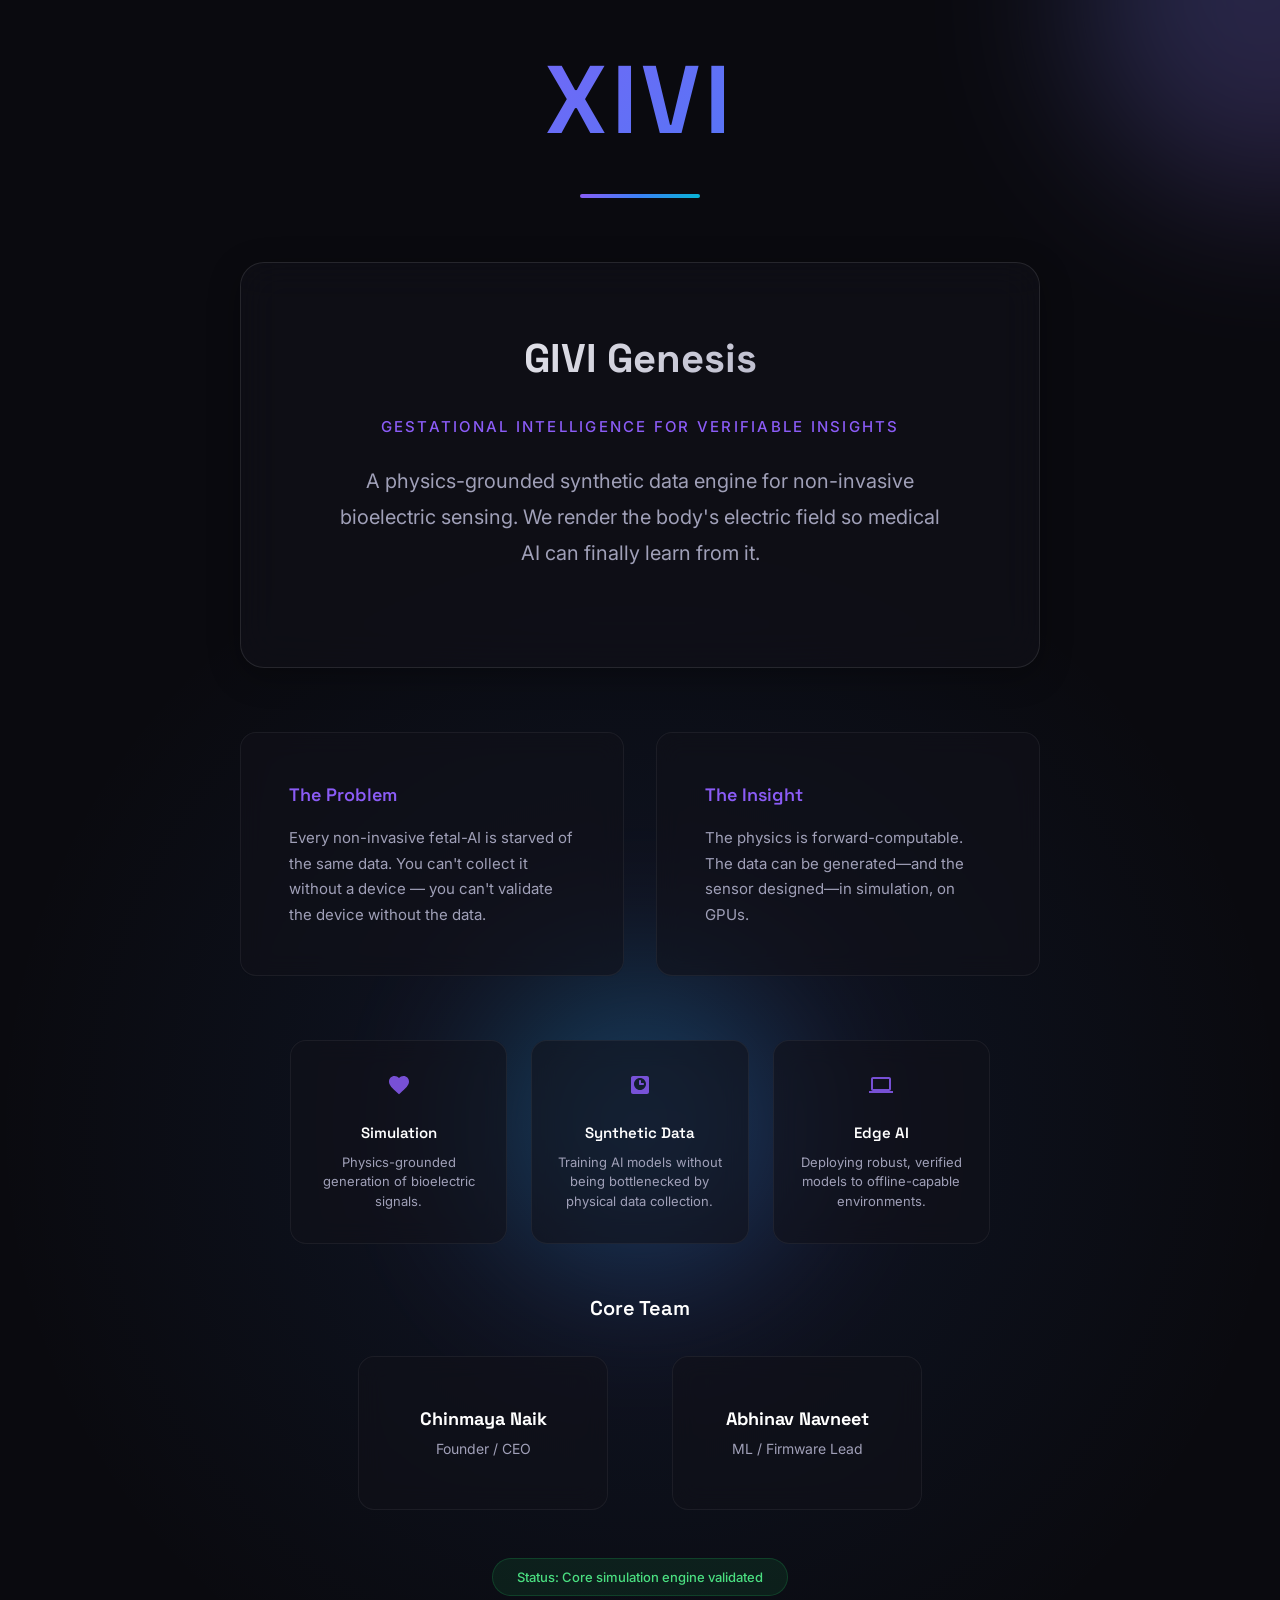
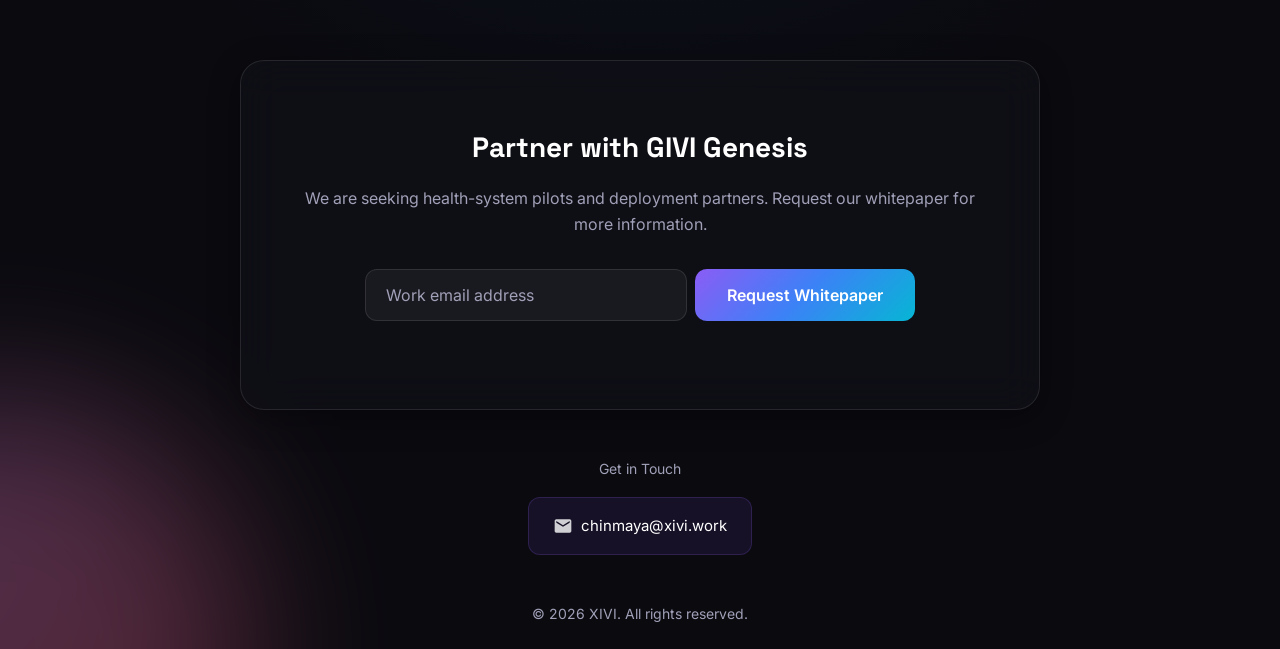
==== index.html @ 490f5619 "UI Refinements: Remove badges and social icons, upgrade section styles - Removed NVIDIA badge and TR" ====
<!DOCTYPE html>
<html lang="en">

<head>
    <meta charset="UTF-8">
    <meta name="viewport" content="width=device-width, initial-scale=1.0">
    <title>XIVI — GIVI Genesis | Healthcare AI · Synthetic Data · Edge</title>

    <!-- SEO Meta Tags -->
    <meta name="description"
        content="XIVI is building GIVI Genesis — a physics-grounded synthetic data engine for non-invasive bioelectric sensing. Healthcare AI, edge deployment, built in India.">
    <meta name="keywords" content="XIVI, GIVI Genesis, healthcare AI, synthetic data, bioelectric sensing, fetal monitoring, edge AI, deep tech, NVIDIA Inception">
    <meta name="author" content="XIVI">
    <meta name="robots" content="index, follow">
    <meta name="theme-color" content="#8b5cf6">

    <!-- Open Graph Meta Tags for Social Sharing -->
    <meta property="og:type" content="website">
    <meta property="og:url" content="https://ajnavneet.github.io/XIVI/">
    <meta property="og:title" content="XIVI — GIVI Genesis | Healthcare AI · Synthetic Data · Edge">
    <meta property="og:description"
        content="GIVI Genesis renders the body's electric field so medical AI can finally learn from it. Healthcare AI, synthetic data, edge deployment.">
    <meta property="og:image" content="https://ajnavneet.github.io/XIVI/og-image.png">
    <meta property="og:site_name" content="XIVI">

    <!-- Twitter Card Meta Tags -->
    <meta name="twitter:card" content="summary_large_image">
    <meta name="twitter:url" content="https://ajnavneet.github.io/XIVI/">
    <meta name="twitter:title" content="XIVI — GIVI Genesis | Healthcare AI · Synthetic Data · Edge">
    <meta name="twitter:description"
        content="GIVI Genesis renders the body's electric field so medical AI can finally learn from it. Healthcare AI, synthetic data, edge deployment.">
    <meta name="twitter:image" content="https://ajnavneet.github.io/XIVI/og-image.png">

    <!-- Favicon -->
    <link rel="icon" type="image/x-icon" href="favicon.ico">

    <!-- Fonts -->
    <link rel="preconnect" href="https://fonts.googleapis.com">
    <link rel="preconnect" href="https://fonts.gstatic.com" crossorigin>
    <link
        href="https://fonts.googleapis.com/css2?family=Inter:wght@300;400;500;600;700&family=Space+Grotesk:wght@500;700&display=swap"
        rel="stylesheet">

    <!-- Stylesheets -->
    <link rel="stylesheet" href="styles.css">

    <!-- Structured Data (JSON-LD) -->
    <script type="application/ld+json">
    {
      "@context": "https://schema.org",
      "@type": "Organization",
      "name": "XIVI",
      "url": "https://ajnavneet.github.io/XIVI/",
      "description": "Building GIVI Genesis — a physics-grounded synthetic data engine for non-invasive bioelectric sensing",
      "foundingDate": "2026",
      "sameAs": [
        "https://linkedin.com/company/xivi",
        "https://twitter.com/xivi",
        "https://github.com/AjNavneet/XIVI"
      ]
    }
    </script>
</head>

<body>
    <div class="container">
        <!-- Animated background elements -->
        <div class="bg-gradient"></div>
        <div class="bg-orb orb-1"></div>
        <div class="bg-orb orb-2"></div>
        <div class="bg-orb orb-3"></div>

        <!-- Main content -->
        <main class="content">
            <div class="logo-container">
                <h1 class="logo">XIVI</h1>
                <div class="logo-underline"></div>
            </div>

            <div class="coming-soon-card">
                <h2 class="tagline">GIVI Genesis</h2>
                <p class="product-subtitle">Gestational Intelligence for Verifiable Insights</p>
                <p class="description">
                    A physics-grounded synthetic data engine for non-invasive bioelectric sensing.
                    We render the body's electric field so medical AI can finally learn from it.
                </p>
            </div>

            <!-- Thesis Section -->
            <div class="thesis-section">
                <div class="thesis-block">
                    <h3 class="thesis-title">The Problem</h3>
                    <p class="thesis-desc">Every non-invasive fetal-AI is starved of the same data. You can't collect it without a device — you can't validate the device without the data.</p>
                </div>
                <div class="thesis-block">
                    <h3 class="thesis-title">The Insight</h3>
                    <p class="thesis-desc">The physics is forward-computable. The data can be generated—and the sensor designed—in simulation, on GPUs.</p>
                </div>
            </div>

            <!-- Focus Areas -->
            <div class="focus-areas">
                <div class="focus-card">
                    <div class="focus-icon">
                        <svg width="24" height="24" viewBox="0 0 24 24" fill="none" xmlns="http://www.w3.org/2000/svg">
                            <path d="M12 21.35l-1.45-1.32C5.4 15.36 2 12.28 2 8.5 2 5.42 4.42 3 7.5 3c1.74 0 3.41.81 4.5 2.09C13.09 3.81 14.76 3 16.5 3 19.58 3 22 5.42 22 8.5c0 3.78-3.4 6.86-8.55 11.54L12 21.35z" fill="currentColor"/>
                        </svg>
                    </div>
                    <h4 class="focus-title">Simulation</h4>
                    <p class="focus-desc">Physics-grounded generation of bioelectric signals.</p>
                </div>
                <div class="focus-card">
                    <div class="focus-icon">
                        <svg width="24" height="24" viewBox="0 0 24 24" fill="none" xmlns="http://www.w3.org/2000/svg">
                            <path d="M19 3H5c-1.1 0-2 .9-2 2v14c0 1.1.9 2 2 2h14c1.1 0 2-.9 2-2V5c0-1.1-.9-2-2-2zm-7 14c-3.31 0-6-2.69-6-6s2.69-6 6-6 6 2.69 6 6-2.69 6-6 6zm3-7h-2V8c0-.55-.45-1-1-1s-1 .45-1 1v3c0 .55.45 1 1 1h3c.55 0 1-.45 1-1s-.45-1-1-1z" fill="currentColor"/>
                        </svg>
                    </div>
                    <h4 class="focus-title">Synthetic Data</h4>
                    <p class="focus-desc">Training AI models without being bottlenecked by physical data collection.</p>
                </div>
                <div class="focus-card">
                    <div class="focus-icon">
                        <svg width="24" height="24" viewBox="0 0 24 24" fill="none" xmlns="http://www.w3.org/2000/svg">
                            <path d="M20 18c1.1 0 1.99-.9 1.99-2L22 6c0-1.1-.9-2-2-2H4c-1.1 0-2 .9-2 2v10c0 1.1.9 2 2 2H0v2h24v-2h-4zM4 6h16v10H4V6z" fill="currentColor"/>
                        </svg>
                    </div>
                    <h4 class="focus-title">Edge AI</h4>
                    <p class="focus-desc">Deploying robust, verified models to offline-capable environments.</p>
                </div>
            </div>



            <!-- Team Section -->
            <div class="team-section">
                <h3 class="section-title">Core Team</h3>
                <div class="team-grid">
                    <div class="team-member">
                        <h4 class="member-name">Chinmaya Naik</h4>
                        <p class="member-role">Founder / CEO</p>
                    </div>
                    <div class="team-member">
                        <h4 class="member-name">Abhinav Navneet</h4>
                        <p class="member-role">ML / Firmware Lead</p>
                    </div>
                </div>
                <div class="traction-badge">
                    <span>Status: Core simulation engine validated</span>
                </div>
            </div>

            <!-- Request Whitepaper Section -->
            <div class="waitlist-section">
                <h3 class="waitlist-title">Partner with GIVI Genesis</h3>
                <p class="waitlist-description">We are seeking health-system pilots and deployment partners. Request our whitepaper for more information.</p>

                <form action="https://formsubmit.co/xivi.tech@gmail.com" method="POST" id="waitlist-form"
                    class="waitlist-form">
                    <!-- FormSubmit Configuration -->
                    <input type="hidden" name="_subject" value="New XIVI Whitepaper Request!">
                    <input type="hidden" name="_captcha" value="false">
                    <input type="hidden" name="_template" value="table">
                    <input type="text" name="_honey" style="display:none">
                    <input type="hidden" name="_next" value="https://xivi-ai.github.io/XIVI/?success=true">

                    <div class="form-group">
                        <input type="email" id="email-input" name="email" placeholder="Work email address" required
                            aria-label="Email address" autocomplete="email">
                        <button type="submit" class="submit-btn" id="submit-btn">
                            <span class="btn-text">Request Whitepaper</span>
                            <span class="btn-loader" style="display: none;">
                                <svg width="20" height="20" viewBox="0 0 24 24" fill="none"
                                    xmlns="http://www.w3.org/2000/svg">
                                    <circle cx="12" cy="12" r="10" stroke="currentColor" stroke-width="3"
                                        stroke-linecap="round" stroke-dasharray="31.4 31.4"
                                        transform="rotate(-90 12 12)">
                                        <animateTransform attributeName="transform" type="rotate" from="0 12 12"
                                            to="360 12 12" dur="1s" repeatCount="indefinite" />
                                    </circle>
                                </svg>
                            </span>
                        </button>
                    </div>
                    <div class="form-message" id="form-message" style="display: none;"></div>
                </form>


            </div>

            <!-- Contact Section -->
            <div class="contact-section">
                <p class="contact-label">Get in Touch</p>
                <a href="mailto:chinmaya@xivi.work" class="contact-email">
                    <svg width="20" height="20" viewBox="0 0 24 24" fill="none" xmlns="http://www.w3.org/2000/svg">
                        <path
                            d="M20 4H4c-1.1 0-1.99.9-1.99 2L2 18c0 1.1.9 2 2 2h16c1.1 0 2-.9 2-2V6c0-1.1-.9-2-2-2zm0 4l-8 5-8-5V6l8 5 8-5v2z"
                            fill="currentColor" />
                    </svg>
                    <span>chinmaya@xivi.work</span>
                </a>
            </div>

            <footer class="footer">
                <p>&copy; 2026 XIVI. All rights reserved.</p>
            </footer>
        </main>
    </div>

    <!-- JavaScript -->
    <script src="script.js"></script>
</body>

</html>
---- styles.css ----
/* ==========================================
   CSS CUSTOM PROPERTIES (Design Tokens)
   ========================================== */
:root {
    /* Color Palette - Deep Tech Inspired */
    --color-bg-primary: #0a0a0f;
    --color-bg-secondary: #12121a;
    --color-text-primary: #ffffff;
    --color-text-secondary: #a0a0b8;
    --color-accent-purple: #8b5cf6;
    --color-accent-blue: #3b82f6;
    --color-accent-cyan: #06b6d4;
    --color-accent-pink: #ec4899;

    /* Gradients */
    --gradient-primary: linear-gradient(135deg, #667eea 0%, #764ba2 100%);
    --gradient-accent: linear-gradient(135deg, #f093fb 0%, #f5576c 100%);
    --gradient-glow: linear-gradient(135deg, #8b5cf6 0%, #3b82f6 50%, #06b6d4 100%);

    /* Spacing */
    --spacing-xs: 0.5rem;
    --spacing-sm: 1rem;
    --spacing-md: 1.5rem;
    --spacing-lg: 2rem;
    --spacing-xl: 3rem;
    --spacing-2xl: 4rem;

    /* Typography */
    --font-primary: 'Inter', -apple-system, BlinkMacSystemFont, 'Segoe UI', sans-serif;
    --font-display: 'Space Grotesk', -apple-system, BlinkMacSystemFont, 'Segoe UI', sans-serif;

    /* Effects */
    --shadow-sm: 0 2px 8px rgba(0, 0, 0, 0.1);
    --shadow-md: 0 4px 16px rgba(0, 0, 0, 0.2);
    --shadow-lg: 0 8px 32px rgba(0, 0, 0, 0.3);
    --shadow-glow: 0 0 40px rgba(139, 92, 246, 0.3);

    /* Transitions */
    --transition-fast: 0.15s ease;
    --transition-base: 0.3s ease;
    --transition-slow: 0.5s ease;
}

/* ==========================================
   BASE STYLES
   ========================================== */
* {
    margin: 0;
    padding: 0;
    box-sizing: border-box;
}

html {
    font-size: 16px;
}

body {
    font-family: var(--font-primary);
    background: var(--color-bg-primary);
    color: var(--color-text-primary);
    line-height: 1.6;
    overflow-x: hidden;
    -webkit-font-smoothing: antialiased;
    -moz-osx-font-smoothing: grayscale;
}

/* ==========================================
   LAYOUT
   ========================================== */
.container {
    position: relative;
    min-height: 100vh;
    display: flex;
    align-items: center;
    justify-content: center;
    padding: var(--spacing-md);
    overflow: hidden;
}

.content {
    position: relative;
    z-index: 10;
    text-align: center;
    max-width: 800px;
    width: 100%;
    animation: fadeInUp 1s ease-out;
}

/* ==========================================
   ANIMATED BACKGROUND
   ========================================== */
.bg-gradient {
    position: absolute;
    top: 0;
    left: 0;
    right: 0;
    bottom: 0;
    background: radial-gradient(circle at 50% 50%,
            rgba(139, 92, 246, 0.1) 0%,
            rgba(59, 130, 246, 0.05) 25%,
            transparent 50%);
    animation: pulse 8s ease-in-out infinite;
}

.bg-orb {
    position: absolute;
    border-radius: 50%;
    filter: blur(80px);
    opacity: 0.3;
    animation: float 20s ease-in-out infinite;
}

.orb-1 {
    width: 400px;
    height: 400px;
    background: var(--gradient-primary);
    top: -200px;
    right: -200px;
    animation-delay: 0s;
}

.orb-2 {
    width: 500px;
    height: 500px;
    background: var(--gradient-accent);
    bottom: -250px;
    left: -250px;
    animation-delay: -5s;
}

.orb-3 {
    width: 300px;
    height: 300px;
    background: linear-gradient(135deg, #06b6d4 0%, #3b82f6 100%);
    top: 50%;
    left: 50%;
    transform: translate(-50%, -50%);
    animation-delay: -10s;
}

/* ==========================================
   LOGO
   ========================================== */
.logo-container {
    margin-bottom: var(--spacing-2xl);
    animation: fadeInDown 1s ease-out;
}

.logo {
    font-family: var(--font-display);
    font-size: clamp(3rem, 8vw, 6rem);
    font-weight: 700;
    letter-spacing: 0.05em;
    background: var(--gradient-glow);
    -webkit-background-clip: text;
    -webkit-text-fill-color: transparent;
    background-clip: text;
    margin-bottom: var(--spacing-sm);
    animation: gradientShift 3s ease infinite;
    background-size: 200% 200%;
}

.logo-underline {
    width: 120px;
    height: 4px;
    background: var(--gradient-glow);
    margin: 0 auto;
    border-radius: 2px;
    animation: expand 1.5s ease-out;
}

/* ==========================================
   COMING SOON CARD
   ========================================== */
.coming-soon-card {
    background: rgba(18, 18, 26, 0.6);
    backdrop-filter: blur(20px);
    border: 1px solid rgba(255, 255, 255, 0.1);
    border-radius: 24px;
    padding: var(--spacing-2xl);
    margin-bottom: var(--spacing-2xl);
    box-shadow: var(--shadow-lg);
    transition: all var(--transition-base);
}

.coming-soon-card:hover {
    transform: translateY(-4px);
    box-shadow: var(--shadow-glow);
    border-color: rgba(139, 92, 246, 0.3);
}

.tagline {
    font-family: var(--font-display);
    font-size: clamp(1.5rem, 4vw, 2.5rem);
    font-weight: 700;
    margin-bottom: var(--spacing-md);
    background: linear-gradient(135deg, #ffffff 0%, #a0a0b8 100%);
    -webkit-background-clip: text;
    -webkit-text-fill-color: transparent;
    background-clip: text;
}

.description {
    font-size: clamp(1rem, 2vw, 1.25rem);
    color: var(--color-text-secondary);
    line-height: 1.8;
    margin-bottom: var(--spacing-lg);
    max-width: 600px;
    margin-left: auto;
    margin-right: auto;
}

.product-subtitle {
    font-size: clamp(0.8125rem, 1.5vw, 0.9375rem);
    font-weight: 500;
    letter-spacing: 0.15em;
    text-transform: uppercase;
    color: var(--color-accent-purple);
    margin-bottom: var(--spacing-md);
}

/* ==========================================
   THESIS SECTION
   ========================================== */
.thesis-section {
    display: grid;
    grid-template-columns: 1fr 1fr;
    gap: var(--spacing-lg);
    max-width: 900px;
    margin: var(--spacing-2xl) auto;
}

.thesis-block {
    background: rgba(18, 18, 26, 0.6);
    backdrop-filter: blur(12px);
    border: 1px solid rgba(255, 255, 255, 0.06);
    border-radius: 16px;
    padding: var(--spacing-xl);
    transition: all var(--transition-base);
    text-align: left;
}

.thesis-block:hover {
    transform: translateY(-3px);
    border-color: rgba(139, 92, 246, 0.25);
    box-shadow: 0 8px 24px rgba(139, 92, 246, 0.1);
}

.thesis-title {
    font-family: var(--font-display);
    font-size: 1.125rem;
    color: var(--color-accent-purple);
    margin-bottom: var(--spacing-sm);
    font-weight: 600;
}

.thesis-desc {
    font-size: 0.9375rem;
    color: var(--color-text-secondary);
    line-height: 1.7;
}

/* ==========================================
   TEAM SECTION
   ========================================== */
.team-section {
    margin-bottom: var(--spacing-2xl);
    text-align: center;
}

.section-title {
    font-family: var(--font-display);
    font-size: 1.25rem;
    color: var(--color-text-primary);
    margin-bottom: var(--spacing-lg);
    font-weight: 600;
}

.team-grid {
    display: flex;
    justify-content: center;
    gap: var(--spacing-2xl);
    margin-bottom: var(--spacing-xl);
}

.team-member {
    background: rgba(18, 18, 26, 0.6);
    backdrop-filter: blur(12px);
    border: 1px solid rgba(255, 255, 255, 0.06);
    border-radius: 16px;
    padding: var(--spacing-xl);
    transition: all var(--transition-base);
    text-align: center;
    min-width: 250px;
}

.team-member:hover {
    transform: translateY(-3px);
    border-color: rgba(139, 92, 246, 0.25);
    box-shadow: 0 8px 24px rgba(139, 92, 246, 0.1);
}

.member-name {
    font-family: var(--font-display);
    font-size: 1.125rem;
    color: var(--color-text-primary);
    margin-bottom: 4px;
}

.member-role {
    font-size: 0.875rem;
    color: var(--color-text-secondary);
}

.traction-badge {
    display: inline-block;
    padding: var(--spacing-xs) var(--spacing-md);
    background: rgba(34, 197, 94, 0.1);
    border: 1px solid rgba(34, 197, 94, 0.2);
    border-radius: 100px;
    color: #4ade80;
    font-size: 0.8125rem;
    font-weight: 500;
}

/* ==========================================
   FOCUS AREAS
   ========================================== */
.focus-areas {
    display: grid;
    grid-template-columns: repeat(3, 1fr);
    gap: var(--spacing-md);
    margin-bottom: var(--spacing-xl);
    max-width: 700px;
    margin-left: auto;
    margin-right: auto;
}

.focus-card {
    background: rgba(18, 18, 26, 0.6);
    backdrop-filter: blur(12px);
    border: 1px solid rgba(255, 255, 255, 0.06);
    border-radius: 16px;
    padding: var(--spacing-lg) var(--spacing-md);
    transition: all var(--transition-base);
}

.focus-card:hover {
    transform: translateY(-3px);
    border-color: rgba(139, 92, 246, 0.25);
    box-shadow: 0 8px 24px rgba(139, 92, 246, 0.1);
}

.focus-icon {
    color: var(--color-accent-purple);
    margin-bottom: var(--spacing-sm);
    opacity: 0.85;
}

.focus-title {
    font-family: var(--font-display);
    font-size: 0.9375rem;
    font-weight: 600;
    color: var(--color-text-primary);
    margin-bottom: var(--spacing-xs);
}

.focus-desc {
    font-size: 0.8125rem;
    color: var(--color-text-secondary);
    line-height: 1.5;
}

/* ==========================================
   RECOGNITION BADGE
   ========================================== */
.recognition-badge {
    margin-bottom: var(--spacing-2xl);
}

.recognition-text {
    display: inline-block;
    font-size: 0.75rem;
    font-weight: 500;
    letter-spacing: 0.08em;
    text-transform: uppercase;
    color: var(--color-text-secondary);
    padding: var(--spacing-xs) var(--spacing-lg);
    border: 1px solid rgba(255, 255, 255, 0.08);
    border-radius: 100px;
    background: rgba(255, 255, 255, 0.02);
}

/* ==========================================
   STATUS BADGE
   ========================================== */
.status-badge {
    display: inline-flex;
    align-items: center;
    gap: var(--spacing-xs);
    background: rgba(139, 92, 246, 0.1);
    border: 1px solid rgba(139, 92, 246, 0.3);
    border-radius: 100px;
    padding: var(--spacing-xs) var(--spacing-md);
    transition: all var(--transition-base);
}

.status-badge:hover {
    background: rgba(139, 92, 246, 0.2);
    transform: scale(1.05);
}

.pulse-dot {
    width: 8px;
    height: 8px;
    background: var(--color-accent-purple);
    border-radius: 50%;
    animation: pulse 2s ease-in-out infinite;
    box-shadow: 0 0 10px var(--color-accent-purple);
}

.status-text {
    font-size: 0.875rem;
    font-weight: 600;
    letter-spacing: 0.05em;
    text-transform: uppercase;
    color: var(--color-text-primary);
}

/* ==========================================
   SOCIAL LINKS
   ========================================== */
.social-links {
    display: flex;
    justify-content: center;
    gap: var(--spacing-md);
    margin-bottom: var(--spacing-xl);
}

.social-link {
    display: flex;
    align-items: center;
    justify-content: center;
    width: 48px;
    height: 48px;
    background: rgba(255, 255, 255, 0.05);
    border: 1px solid rgba(255, 255, 255, 0.1);
    border-radius: 12px;
    color: var(--color-text-secondary);
    transition: all var(--transition-base);
    text-decoration: none;
}

.social-link:hover {
    background: rgba(139, 92, 246, 0.2);
    border-color: var(--color-accent-purple);
    color: var(--color-text-primary);
    transform: translateY(-2px);
    box-shadow: 0 4px 12px rgba(139, 92, 246, 0.3);
}

.social-link svg {
    width: 20px;
    height: 20px;
}

/* ==========================================
   SOCIAL LINKS - COMING SOON
   ========================================== */
.social-section {
    margin-bottom: var(--spacing-xl);
}

.social-pending-badge {
    display: inline-flex;
    align-items: center;
    gap: var(--spacing-xs);
    background: rgba(59, 130, 246, 0.1);
    border: 1px solid rgba(59, 130, 246, 0.3);
    border-radius: 100px;
    padding: var(--spacing-xs) var(--spacing-md);
    margin-bottom: var(--spacing-md);
    transition: all var(--transition-base);
}

.pulse-dot-small {
    width: 6px;
    height: 6px;
    background: var(--color-accent-blue);
    border-radius: 50%;
    animation: pulse 2s ease-in-out infinite;
    box-shadow: 0 0 8px var(--color-accent-blue);
}

.pending-text {
    font-size: 0.75rem;
    font-weight: 600;
    letter-spacing: 0.05em;
    text-transform: uppercase;
    color: var(--color-text-primary);
}

.social-links-disabled {
    display: flex;
    flex-direction: row;
    justify-content: center;
    align-items: center;
    gap: var(--spacing-md);
    flex-wrap: wrap;
}

.social-link-disabled {
    display: flex;
    align-items: center;
    justify-content: center;
    width: 48px;
    height: 48px;
    background: rgba(255, 255, 255, 0.03);
    border: 1px solid rgba(255, 255, 255, 0.05);
    border-radius: 12px;
    color: var(--color-text-secondary);
    opacity: 0.4;
    cursor: not-allowed;
    transition: all var(--transition-base);
}

.social-link-disabled svg {
    width: 20px;
    height: 20px;
}

/* ==========================================
   CONTACT SECTION
   ========================================== */
.contact-section {
    margin-bottom: var(--spacing-xl);
}

.contact-label {
    font-size: 0.875rem;
    color: var(--color-text-secondary);
    margin-bottom: var(--spacing-sm);
}

.contact-email {
    display: inline-flex;
    align-items: center;
    gap: var(--spacing-xs);
    padding: var(--spacing-sm) var(--spacing-md);
    background: rgba(139, 92, 246, 0.1);
    border: 1px solid rgba(139, 92, 246, 0.2);
    border-radius: 12px;
    color: var(--color-text-primary);
    text-decoration: none;
    font-size: 0.9375rem;
    transition: all var(--transition-base);
}

.contact-email:hover {
    background: rgba(139, 92, 246, 0.2);
    border-color: var(--color-accent-purple);
    transform: translateY(-2px);
    box-shadow: 0 4px 12px rgba(139, 92, 246, 0.3);
}

.contact-email svg {
    width: 20px;
    height: 20px;
    opacity: 0.8;
}

/* ==========================================
   WAITLIST SECTION
   ========================================== */
.waitlist-section {
    background: rgba(18, 18, 26, 0.6);
    backdrop-filter: blur(20px);
    border: 1px solid rgba(255, 255, 255, 0.1);
    border-radius: 24px;
    padding: var(--spacing-2xl);
    margin-bottom: var(--spacing-xl);
    box-shadow: var(--shadow-lg);
    transition: all var(--transition-base);
}

.waitlist-section:hover {
    transform: translateY(-2px);
    box-shadow: var(--shadow-glow);
    border-color: rgba(139, 92, 246, 0.3);
}

.waitlist-title {
    font-family: var(--font-display);
    font-size: clamp(1.25rem, 3vw, 1.75rem);
    font-weight: 700;
    margin-bottom: var(--spacing-sm);
    color: var(--color-text-primary);
}

.waitlist-description {
    font-size: clamp(0.875rem, 1.5vw, 1rem);
    color: var(--color-text-secondary);
    margin-bottom: var(--spacing-lg);
}

.waitlist-form {
    margin-bottom: var(--spacing-md);
}

.form-group {
    display: flex;
    flex-direction: row;
    gap: 8px;
    max-width: 550px;
    margin: 0 auto;
    align-items: stretch;
}

#email-input {
    flex: 1;
    padding: 0 1.25rem;
    background: rgba(255, 255, 255, 0.05);
    border: 1px solid rgba(255, 255, 255, 0.1);
    border-radius: 12px;
    color: var(--color-text-primary);
    font-family: var(--font-primary);
    font-size: 1rem;
    transition: all var(--transition-base);
    outline: none;
    height: 52px;
    line-height: 1.5;
}

#email-input::placeholder {
    color: var(--color-text-secondary);
}

#email-input:focus {
    background: rgba(255, 255, 255, 0.08);
    border-color: var(--color-accent-purple);
    box-shadow: 0 0 0 3px rgba(139, 92, 246, 0.1);
}

#email-input:invalid:not(:placeholder-shown) {
    border-color: rgba(236, 72, 153, 0.5);
}

.submit-btn {
    padding: 0 2rem;
    background: var(--gradient-glow);
    border: none;
    border-radius: 12px;
    color: var(--color-text-primary);
    font-family: var(--font-primary);
    font-size: 1rem;
    font-weight: 600;
    cursor: pointer;
    transition: all var(--transition-base);
    white-space: nowrap;
    position: relative;
    overflow: hidden;
    height: 52px;
    display: flex;
    align-items: center;
    justify-content: center;
    flex-shrink: 0;
}

.submit-btn::before {
    content: '';
    position: absolute;
    top: 0;
    left: 0;
    right: 0;
    bottom: 0;
    background: linear-gradient(135deg, #a78bfa 0%, #60a5fa 50%, #22d3ee 100%);
    opacity: 0;
    transition: opacity var(--transition-base);
}

.submit-btn:hover::before {
    opacity: 1;
}

.submit-btn:hover {
    transform: translateY(-2px);
    box-shadow: 0 4px 16px rgba(139, 92, 246, 0.4);
}

.submit-btn:active {
    transform: translateY(0);
}

.submit-btn:disabled {
    opacity: 0.6;
    cursor: not-allowed;
}

.btn-text,
.btn-loader {
    position: relative;
    z-index: 1;
}

.form-message {
    margin-top: var(--spacing-md);
    padding: var(--spacing-sm) var(--spacing-md);
    border-radius: 8px;
    font-size: 0.875rem;
    text-align: center;
    animation: fadeInUp 0.3s ease-out;
}

.form-message.success {
    background: rgba(34, 197, 94, 0.1);
    border: 1px solid rgba(34, 197, 94, 0.3);
    color: #4ade80;
}

.form-message.error {
    background: rgba(239, 68, 68, 0.1);
    border: 1px solid rgba(239, 68, 68, 0.3);
    color: #f87171;
}

.privacy-note {
    font-size: 0.75rem;
    color: var(--color-text-secondary);
    margin-top: var(--spacing-sm);
}

/* ==========================================
   SHARE SECTION
   ========================================== */
.share-section {
    margin-bottom: var(--spacing-xl);
}

.share-text {
    font-size: 0.875rem;
    color: var(--color-text-secondary);
    margin-bottom: var(--spacing-sm);
}

.share-buttons {
    display: flex;
    flex-direction: row;
    justify-content: center;
    align-items: center;
    gap: var(--spacing-sm);
    flex-wrap: wrap;
}

.share-btn {
    display: flex;
    align-items: center;
    justify-content: center;
    width: 44px;
    height: 44px;
    background: rgba(255, 255, 255, 0.05);
    border: 1px solid rgba(255, 255, 255, 0.1);
    border-radius: 12px;
    color: var(--color-text-secondary);
    cursor: pointer;
    transition: all var(--transition-base);
}

.share-btn:hover {
    background: rgba(139, 92, 246, 0.2);
    border-color: var(--color-accent-purple);
    color: var(--color-text-primary);
    transform: translateY(-2px);
    box-shadow: 0 4px 12px rgba(139, 92, 246, 0.3);
}

.share-btn svg {
    width: 20px;
    height: 20px;
}

/* ==========================================
   FOOTER
   ========================================== */
.footer {
    color: var(--color-text-secondary);
    font-size: 0.875rem;
}

/* ==========================================
   ANIMATIONS
   ========================================== */
@keyframes fadeInUp {
    from {
        opacity: 0;
        transform: translateY(30px);
    }

    to {
        opacity: 1;
        transform: translateY(0);
    }
}

@keyframes fadeInDown {
    from {
        opacity: 0;
        transform: translateY(-30px);
    }

    to {
        opacity: 1;
        transform: translateY(0);
    }
}

@keyframes pulse {

    0%,
    100% {
        opacity: 0.3;
        transform: scale(1);
    }

    50% {
        opacity: 0.5;
        transform: scale(1.05);
    }
}

@keyframes float {

    0%,
    100% {
        transform: translate(0, 0) rotate(0deg);
    }

    33% {
        transform: translate(30px, -30px) rotate(120deg);
    }

    66% {
        transform: translate(-20px, 20px) rotate(240deg);
    }
}

@keyframes gradientShift {

    0%,
    100% {
        background-position: 0% 50%;
    }

    50% {
        background-position: 100% 50%;
    }
}

@keyframes expand {
    from {
        width: 0;
    }

    to {
        width: 120px;
    }
}

/* ==========================================
   RESPONSIVE DESIGN
   ========================================== */
@media (max-width: 768px) {
    .container {
        padding: var(--spacing-sm);
    }

    .coming-soon-card {
        padding: var(--spacing-lg);
    }

    .waitlist-section {
        padding: var(--spacing-lg);
    }

    .form-group {
        flex-direction: column;
    }

    .submit-btn {
        width: 100%;
    }

    .focus-areas {
        grid-template-columns: 1fr;
        max-width: 320px;
    }

    .thesis-section {
        grid-template-columns: 1fr;
        gap: var(--spacing-lg);
        padding: var(--spacing-lg);
    }

    .team-grid {
        flex-direction: column;
        gap: var(--spacing-lg);
    }

    .orb-1,
    .orb-2,
    .orb-3 {
        opacity: 0.2;
    }
}

@media (max-width: 480px) {
    .social-links {
        gap: var(--spacing-sm);
    }

    .social-link {
        width: 44px;
        height: 44px;
    }

    .logo-underline {
        width: 80px;
    }

    .waitlist-section {
        padding: var(--spacing-md);
    }
}

/* ==========================================
   ACCESSIBILITY
   ========================================== */
@media (prefers-reduced-motion: reduce) {

    *,
    *::before,
    *::after {
        animation-duration: 0.01ms !important;
        animation-iteration-count: 1 !important;
        transition-duration: 0.01ms !important;
    }
}

/* Focus styles for keyboard navigation */
a:focus-visible,
button:focus-visible {
    outline: 2px solid var(--color-accent-purple);
    outline-offset: 4px;
}
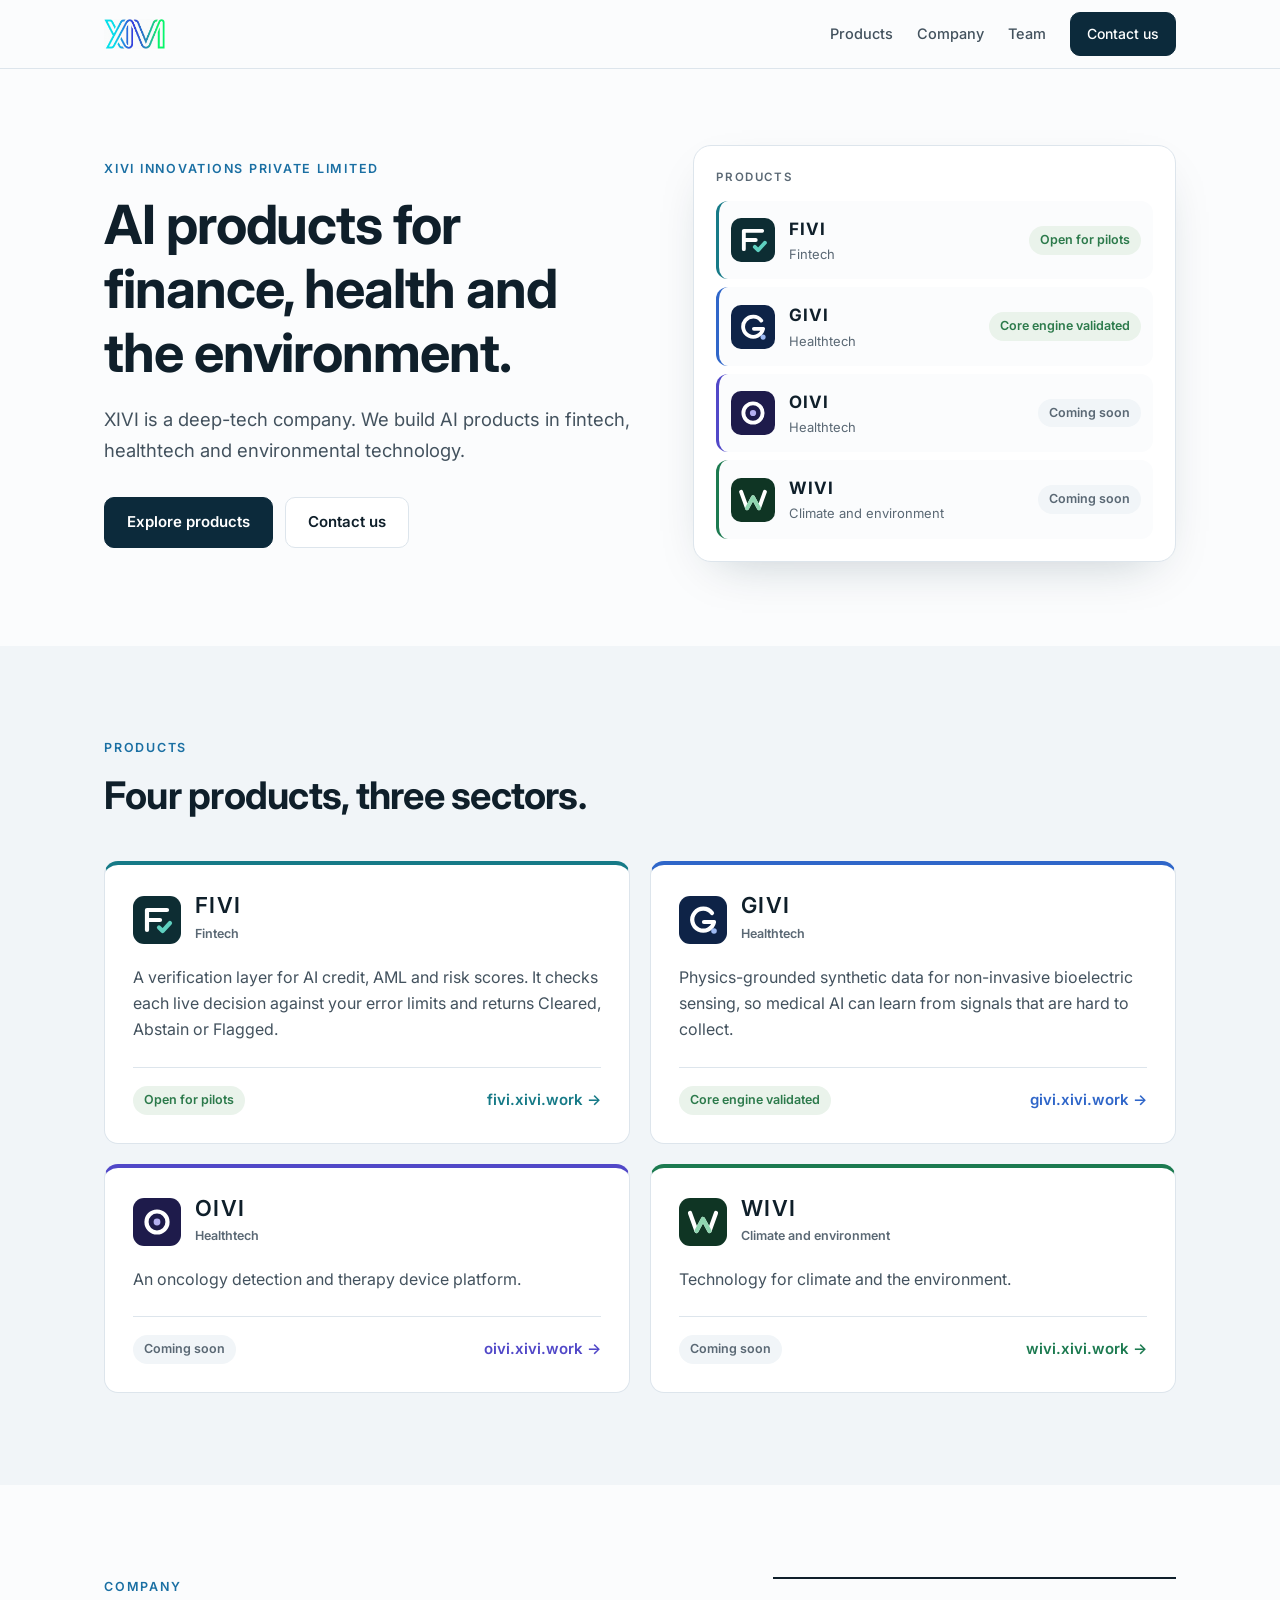
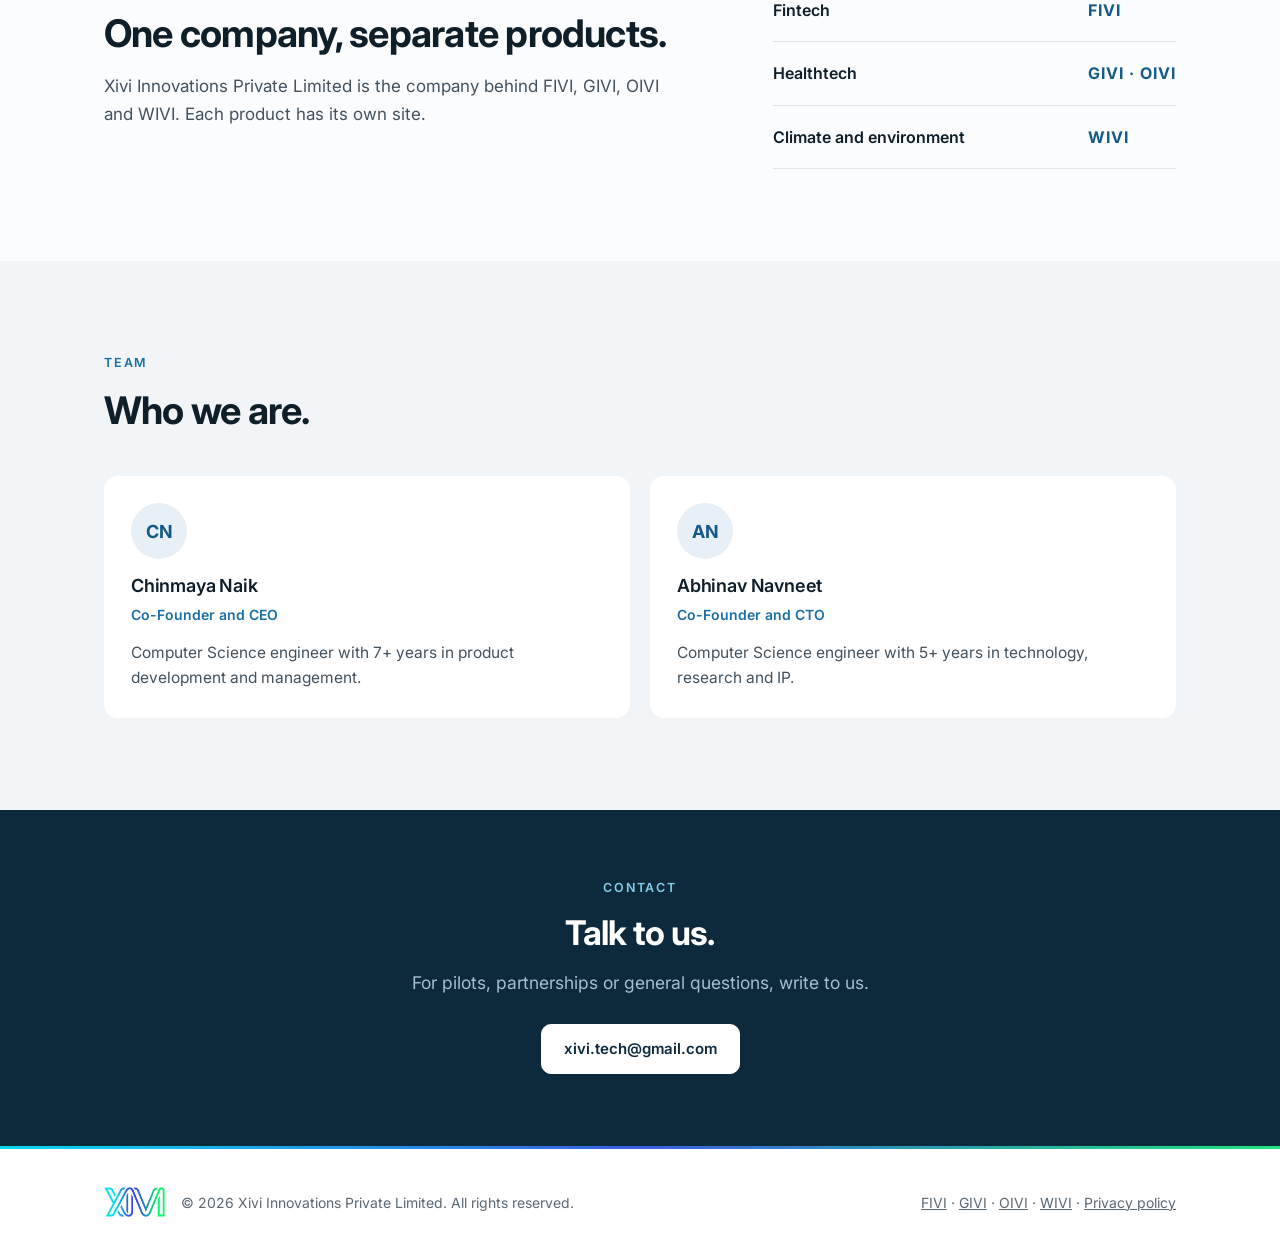
==== commit 346198f1: "Redesign xivi.work as parent site for FIVI, GIVI, OIVI and WIVI GIVI Genesis content moved to givi.x" ====
--- a/index.html
+++ b/index.html
@@ -1,213 +1,161 @@
-<!DOCTYPE html>
+<!doctype html>
 <html lang="en">
+<head>
+<meta charset="utf-8">
+<meta name="viewport" content="width=device-width, initial-scale=1">
+<meta name="color-scheme" content="only light">
+<title>XIVI — AI products for finance, health and the environment</title>
+<meta name="description" content="Xivi Innovations is a deep-tech company building AI products in fintech, healthtech and climate and environment technology: FIVI, GIVI, OIVI and WIVI.">
+<meta property="og:title" content="XIVI — AI products for finance, health and the environment">
+<meta property="og:description" content="FIVI, GIVI, OIVI and WIVI: four products across fintech, healthtech and environmental technology.">
+<meta property="og:url" content="https://xivi.work/">
+<link rel="icon" href="assets/xivi-logo.png" type="image/png">
+<link rel="preconnect" href="https://fonts.googleapis.com">
+<link rel="preconnect" href="https://fonts.gstatic.com" crossorigin>
+<link href="https://fonts.googleapis.com/css2?family=Inter:wght@400;500;600;700&display=swap" rel="stylesheet">
+<link rel="stylesheet" href="assets/site.css?v=1">
+<link rel="stylesheet" href="assets/page.css?v=1">
+</head>
+<body>
 
-<head>
-    <meta charset="UTF-8">
-    <meta name="viewport" content="width=device-width, initial-scale=1.0">
-    <title>XIVI — GIVI Genesis | Healthcare AI · Synthetic Data · Edge</title>
+<header>
+  <div class="wrap nav">
+    <a class="brand logo-brand" href="#top" aria-label="XIVI home"><img src="assets/xivi-logo.png" alt="XIVI"></a>
+    <nav class="links">
+      <a href="#products">Products</a>
+      <a href="#company">Company</a>
+      <a href="#team">Team</a>
+      <a class="btn primary sm" href="#contact">Contact us</a>
+    </nav>
+  </div>
+</header>
 
-    <!-- SEO Meta Tags -->
-    <meta name="description"
-        content="XIVI is building GIVI Genesis — a physics-grounded synthetic data engine for non-invasive bioelectric sensing. Healthcare AI, edge deployment, built in India.">
-    <meta name="keywords" content="XIVI, GIVI Genesis, healthcare AI, synthetic data, bioelectric sensing, fetal monitoring, edge AI, deep tech, NVIDIA Inception">
-    <meta name="author" content="XIVI">
-    <meta name="robots" content="index, follow">
-    <meta name="theme-color" content="#8b5cf6">
+<main id="top">
 
-    <!-- Open Graph Meta Tags for Social Sharing -->
-    <meta property="og:type" content="website">
-    <meta property="og:url" content="https://ajnavneet.github.io/XIVI/">
-    <meta property="og:title" content="XIVI — GIVI Genesis | Healthcare AI · Synthetic Data · Edge">
-    <meta property="og:description"
-        content="GIVI Genesis renders the body's electric field so medical AI can finally learn from it. Healthcare AI, synthetic data, edge deployment.">
-    <meta property="og:image" content="https://ajnavneet.github.io/XIVI/og-image.png">
-    <meta property="og:site_name" content="XIVI">
-
-    <!-- Twitter Card Meta Tags -->
-    <meta name="twitter:card" content="summary_large_image">
-    <meta name="twitter:url" content="https://ajnavneet.github.io/XIVI/">
-    <meta name="twitter:title" content="XIVI — GIVI Genesis | Healthcare AI · Synthetic Data · Edge">
-    <meta name="twitter:description"
-        content="GIVI Genesis renders the body's electric field so medical AI can finally learn from it. Healthcare AI, synthetic data, edge deployment.">
-    <meta name="twitter:image" content="https://ajnavneet.github.io/XIVI/og-image.png">
-
-    <!-- Favicon -->
-    <link rel="icon" type="image/x-icon" href="favicon.ico">
-
-    <!-- Fonts -->
-    <link rel="preconnect" href="https://fonts.googleapis.com">
-    <link rel="preconnect" href="https://fonts.gstatic.com" crossorigin>
-    <link
-        href="https://fonts.googleapis.com/css2?family=Inter:wght@300;400;500;600;700&family=Space+Grotesk:wght@500;700&display=swap"
-        rel="stylesheet">
-
-    <!-- Stylesheets -->
-    <link rel="stylesheet" href="styles.css">
-
-    <!-- Structured Data (JSON-LD) -->
-    <script type="application/ld+json">
-    {
-      "@context": "https://schema.org",
-      "@type": "Organization",
-      "name": "XIVI",
-      "url": "https://ajnavneet.github.io/XIVI/",
-      "description": "Building GIVI Genesis — a physics-grounded synthetic data engine for non-invasive bioelectric sensing",
-      "foundingDate": "2026",
-      "sameAs": [
-        "https://linkedin.com/company/xivi",
-        "https://twitter.com/xivi",
-        "https://github.com/AjNavneet/XIVI"
-      ]
-    }
-    </script>
-</head>
-
-<body>
-    <div class="container">
-        <!-- Animated background elements -->
-        <div class="bg-gradient"></div>
-        <div class="bg-orb orb-1"></div>
-        <div class="bg-orb orb-2"></div>
-        <div class="bg-orb orb-3"></div>
-
-        <!-- Main content -->
-        <main class="content">
-            <div class="logo-container">
-                <h1 class="logo">XIVI</h1>
-                <div class="logo-underline"></div>
-            </div>
-
-            <div class="coming-soon-card">
-                <h2 class="tagline">GIVI Genesis</h2>
-                <p class="product-subtitle">Gestational Intelligence for Verifiable Insights</p>
-                <p class="description">
-                    A physics-grounded synthetic data engine for non-invasive bioelectric sensing.
-                    We render the body's electric field so medical AI can finally learn from it.
-                </p>
-            </div>
-
-            <!-- Thesis Section -->
-            <div class="thesis-section">
-                <div class="thesis-block">
-                    <h3 class="thesis-title">The Problem</h3>
-                    <p class="thesis-desc">Every non-invasive fetal-AI is starved of the same data. You can't collect it without a device — you can't validate the device without the data.</p>
-                </div>
-                <div class="thesis-block">
-                    <h3 class="thesis-title">The Insight</h3>
-                    <p class="thesis-desc">The physics is forward-computable. The data can be generated—and the sensor designed—in simulation, on GPUs.</p>
-                </div>
-            </div>
-
-            <!-- Focus Areas -->
-            <div class="focus-areas">
-                <div class="focus-card">
-                    <div class="focus-icon">
-                        <svg width="24" height="24" viewBox="0 0 24 24" fill="none" xmlns="http://www.w3.org/2000/svg">
-                            <path d="M12 21.35l-1.45-1.32C5.4 15.36 2 12.28 2 8.5 2 5.42 4.42 3 7.5 3c1.74 0 3.41.81 4.5 2.09C13.09 3.81 14.76 3 16.5 3 19.58 3 22 5.42 22 8.5c0 3.78-3.4 6.86-8.55 11.54L12 21.35z" fill="currentColor"/>
-                        </svg>
-                    </div>
-                    <h4 class="focus-title">Simulation</h4>
-                    <p class="focus-desc">Physics-grounded generation of bioelectric signals.</p>
-                </div>
-                <div class="focus-card">
-                    <div class="focus-icon">
-                        <svg width="24" height="24" viewBox="0 0 24 24" fill="none" xmlns="http://www.w3.org/2000/svg">
-                            <path d="M19 3H5c-1.1 0-2 .9-2 2v14c0 1.1.9 2 2 2h14c1.1 0 2-.9 2-2V5c0-1.1-.9-2-2-2zm-7 14c-3.31 0-6-2.69-6-6s2.69-6 6-6 6 2.69 6 6-2.69 6-6 6zm3-7h-2V8c0-.55-.45-1-1-1s-1 .45-1 1v3c0 .55.45 1 1 1h3c.55 0 1-.45 1-1s-.45-1-1-1z" fill="currentColor"/>
-                        </svg>
-                    </div>
-                    <h4 class="focus-title">Synthetic Data</h4>
-                    <p class="focus-desc">Training AI models without being bottlenecked by physical data collection.</p>
-                </div>
-                <div class="focus-card">
-                    <div class="focus-icon">
-                        <svg width="24" height="24" viewBox="0 0 24 24" fill="none" xmlns="http://www.w3.org/2000/svg">
-                            <path d="M20 18c1.1 0 1.99-.9 1.99-2L22 6c0-1.1-.9-2-2-2H4c-1.1 0-2 .9-2 2v10c0 1.1.9 2 2 2H0v2h24v-2h-4zM4 6h16v10H4V6z" fill="currentColor"/>
-                        </svg>
-                    </div>
-                    <h4 class="focus-title">Edge AI</h4>
-                    <p class="focus-desc">Deploying robust, verified models to offline-capable environments.</p>
-                </div>
-            </div>
-
-
-
-            <!-- Team Section -->
-            <div class="team-section">
-                <h3 class="section-title">Core Team</h3>
-                <div class="team-grid">
-                    <div class="team-member">
-                        <h4 class="member-name">Chinmaya Naik</h4>
-                        <p class="member-role">Founder / CEO</p>
-                    </div>
-                    <div class="team-member">
-                        <h4 class="member-name">Abhinav Navneet</h4>
-                        <p class="member-role">ML / Firmware Lead</p>
-                    </div>
-                </div>
-                <div class="traction-badge">
-                    <span>Status: Core simulation engine validated</span>
-                </div>
-            </div>
-
-            <!-- Request Whitepaper Section -->
-            <div class="waitlist-section">
-                <h3 class="waitlist-title">Partner with GIVI Genesis</h3>
-                <p class="waitlist-description">We are seeking health-system pilots and deployment partners. Request our whitepaper for more information.</p>
-
-                <form action="https://formsubmit.co/xivi.tech@gmail.com" method="POST" id="waitlist-form"
-                    class="waitlist-form">
-                    <!-- FormSubmit Configuration -->
-                    <input type="hidden" name="_subject" value="New XIVI Whitepaper Request!">
-                    <input type="hidden" name="_captcha" value="false">
-                    <input type="hidden" name="_template" value="table">
-                    <input type="text" name="_honey" style="display:none">
-                    <input type="hidden" name="_next" value="https://xivi-ai.github.io/XIVI/?success=true">
-
-                    <div class="form-group">
-                        <input type="email" id="email-input" name="email" placeholder="Work email address" required
-                            aria-label="Email address" autocomplete="email">
-                        <button type="submit" class="submit-btn" id="submit-btn">
-                            <span class="btn-text">Request Whitepaper</span>
-                            <span class="btn-loader" style="display: none;">
-                                <svg width="20" height="20" viewBox="0 0 24 24" fill="none"
-                                    xmlns="http://www.w3.org/2000/svg">
-                                    <circle cx="12" cy="12" r="10" stroke="currentColor" stroke-width="3"
-                                        stroke-linecap="round" stroke-dasharray="31.4 31.4"
-                                        transform="rotate(-90 12 12)">
-                                        <animateTransform attributeName="transform" type="rotate" from="0 12 12"
-                                            to="360 12 12" dur="1s" repeatCount="indefinite" />
-                                    </circle>
-                                </svg>
-                            </span>
-                        </button>
-                    </div>
-                    <div class="form-message" id="form-message" style="display: none;"></div>
-                </form>
-
-
-            </div>
-
-            <!-- Contact Section -->
-            <div class="contact-section">
-                <p class="contact-label">Get in Touch</p>
-                <a href="mailto:chinmaya@xivi.work" class="contact-email">
-                    <svg width="20" height="20" viewBox="0 0 24 24" fill="none" xmlns="http://www.w3.org/2000/svg">
-                        <path
-                            d="M20 4H4c-1.1 0-1.99.9-1.99 2L2 18c0 1.1.9 2 2 2h16c1.1 0 2-.9 2-2V6c0-1.1-.9-2-2-2zm0 4l-8 5-8-5V6l8 5 8-5v2z"
-                            fill="currentColor" />
-                    </svg>
-                    <span>chinmaya@xivi.work</span>
-                </a>
-            </div>
-
-            <footer class="footer">
-                <p>&copy; 2026 XIVI. All rights reserved.</p>
-            </footer>
-        </main>
+<section class="hero">
+  <div class="wrap">
+    <div>
+      <p class="eyebrow">Xivi Innovations Private Limited</p>
+      <h1>AI products for finance, health and the environment.</h1>
+      <p class="lead">XIVI is a deep-tech company. We build AI products in fintech, healthtech and environmental technology.</p>
+      <div class="cta">
+        <a class="btn primary" href="#products">Explore products</a>
+        <a class="btn" href="#contact">Contact us</a>
+      </div>
     </div>
 
-    <!-- JavaScript -->
-    <script src="script.js"></script>
+    <div class="panel pindex" aria-label="XIVI products">
+      <div class="panel-label">Products</div>
+      <a class="prow2" href="https://fivi.xivi.work" style="--acc:#167a87">
+        <img src="assets/fivi-mark.svg" alt="">
+        <span><b>FIVI</b><small>Fintech</small></span>
+        <em>Open for pilots</em>
+      </a>
+      <a class="prow2" href="https://givi.xivi.work" style="--acc:#2f66c9">
+        <img src="assets/givi-mark.svg" alt="">
+        <span><b>GIVI</b><small>Healthtech</small></span>
+        <em>Core engine validated</em>
+      </a>
+      <a class="prow2" href="https://oivi.xivi.work" style="--acc:#5148c8">
+        <img src="assets/oivi-mark.svg" alt="">
+        <span><b>OIVI</b><small>Healthtech</small></span>
+        <em class="soon">Coming soon</em>
+      </a>
+      <a class="prow2" href="https://wivi.xivi.work" style="--acc:#1c7a50">
+        <img src="assets/wivi-mark.svg" alt="">
+        <span><b>WIVI</b><small>Climate and environment</small></span>
+        <em class="soon">Coming soon</em>
+      </a>
+    </div>
+  </div>
+</section>
+
+<section id="products" class="tint">
+  <div class="wrap">
+    <p class="eyebrow">Products</p>
+    <h2>Four products, three sectors.</h2>
+    <div class="grid g2">
+
+      <article class="pcard" style="--acc:#167a87">
+        <div class="ph"><img src="assets/fivi-mark.svg" alt=""><div><h3>FIVI</h3><span class="tag">Fintech</span></div></div>
+        <p>A verification layer for AI credit, AML and risk scores. It checks each live decision against your error limits and returns Cleared, Abstain or Flagged.</p>
+        <div class="pf"><span class="status">Open for pilots</span><a href="https://fivi.xivi.work">fivi.xivi.work →</a></div>
+      </article>
+
+      <article class="pcard" style="--acc:#2f66c9">
+        <div class="ph"><img src="assets/givi-mark.svg" alt=""><div><h3>GIVI</h3><span class="tag">Healthtech</span></div></div>
+        <p>Physics-grounded synthetic data for non-invasive bioelectric sensing, so medical AI can learn from signals that are hard to collect.</p>
+        <div class="pf"><span class="status">Core engine validated</span><a href="https://givi.xivi.work">givi.xivi.work →</a></div>
+      </article>
+
+      <article class="pcard" style="--acc:#5148c8">
+        <div class="ph"><img src="assets/oivi-mark.svg" alt=""><div><h3>OIVI</h3><span class="tag">Healthtech</span></div></div>
+        <p>An oncology detection and therapy device platform.</p>
+        <div class="pf"><span class="status soon">Coming soon</span><a href="https://oivi.xivi.work">oivi.xivi.work →</a></div>
+      </article>
+
+      <article class="pcard" style="--acc:#1c7a50">
+        <div class="ph"><img src="assets/wivi-mark.svg" alt=""><div><h3>WIVI</h3><span class="tag">Climate and environment</span></div></div>
+        <p>Technology for climate and the environment.</p>
+        <div class="pf"><span class="status soon">Coming soon</span><a href="https://wivi.xivi.work">wivi.xivi.work →</a></div>
+      </article>
+
+    </div>
+  </div>
+</section>
+
+<section id="company">
+  <div class="wrap">
+    <div class="two">
+      <div>
+        <p class="eyebrow">Company</p>
+        <h2>One company, separate products.</h2>
+        <p>Xivi Innovations Private Limited is the company behind FIVI, GIVI, OIVI and WIVI. Each product has its own site.</p>
+      </div>
+      <div class="sectors">
+        <dl>
+          <dt>Fintech</dt><dd>FIVI</dd>
+          <dt>Healthtech</dt><dd>GIVI · OIVI</dd>
+          <dt>Climate and environment</dt><dd>WIVI</dd>
+        </dl>
+      </div>
+    </div>
+  </div>
+</section>
+
+<section id="team" class="tint">
+  <div class="wrap">
+    <p class="eyebrow">Team</p>
+    <h2>Who we are.</h2>
+    <div class="grid g2">
+      <div class="card person"><div class="avatar">CN</div><h3>Chinmaya Naik</h3><div class="role">Co-Founder and CEO</div>
+        <p>Computer Science engineer with 7+ years in product development and management.</p></div>
+      <div class="card person"><div class="avatar">AN</div><h3>Abhinav Navneet</h3><div class="role">Co-Founder and CTO</div>
+        <p>Computer Science engineer with 5+ years in technology, research and IP.</p></div>
+    </div>
+  </div>
+</section>
+
+<section id="contact" class="dark contact">
+  <div class="wrap">
+    <p class="eyebrow">Contact</p>
+    <h2>Talk to us.</h2>
+    <p class="sec-intro">For pilots, partnerships or general questions, write to us.</p>
+    <div class="cta"><a class="btn primary" href="mailto:xivi.tech@gmail.com">xivi.tech@gmail.com</a></div>
+  </div>
+</section>
+
+</main>
+
+<footer>
+  <div class="wrap">
+    <div class="logo">
+      <img src="assets/xivi-logo.png" alt="XIVI">
+      <p>© 2026 Xivi Innovations Private Limited. All rights reserved.</p>
+    </div>
+    <p><a href="https://fivi.xivi.work">FIVI</a> · <a href="https://givi.xivi.work">GIVI</a> · <a href="https://oivi.xivi.work">OIVI</a> · <a href="https://wivi.xivi.work">WIVI</a> · <a href="privacy.html">Privacy policy</a></p>
+  </div>
+</footer>
+
 </body>
-
-</html>+</html>
--- a/assets/site.css
+++ b/assets/site.css
@@ -0,0 +1,285 @@
+:root{
+  --ink:#0f1f2a; --ink2:#43525e; --mute:#5a6874;
+  --bg:#fbfcfd; --tint:#f1f5f8; --tealtint:#e7f0f6; --line:#dde5ec;
+  --deep:#0c2a3b; --teal:#1a6fa3; --teal2:#135a86;
+  --ok:#2c7a4b; --okbg:#eaf3eb;
+  --warn:#85590b; --warnbg:#f7efe1;
+  --bad:#b0392f; --badbg:#f7e9e7;
+  --r:14px;
+  --surface:#fff; --headbg:rgba(251,252,253,.92); --strong:#0c2a3b;
+  --btn:#0c2a3b; --btnink:#fff; --btnhover:#123f57;
+  --okink:#1f4d33; --warnink:#5e430c; --badink:#702620;
+  color-scheme:only light;
+}
+*{box-sizing:border-box}
+html{scroll-behavior:smooth;scroll-padding-top:76px}
+body{margin:0;background:var(--bg);color:var(--ink);font:16px/1.65 Inter,system-ui,-apple-system,"Segoe UI",Roboto,sans-serif;-webkit-font-smoothing:antialiased}
+img{max-width:100%;display:block}
+a{color:var(--teal2)}
+.wrap{max-width:1120px;margin:0 auto;padding:0 24px}
+.eyebrow{font-size:12.5px;font-weight:600;letter-spacing:.14em;text-transform:uppercase;color:var(--teal);margin:0 0 14px}
+h1,h2,h3{margin:0;line-height:1.18;letter-spacing:-.02em;color:var(--ink)}
+h1{font-size:clamp(34px,4.6vw,54px);font-weight:700}
+h2{font-size:clamp(28px,3.4vw,38px);font-weight:700;max-width:760px}
+h3{font-size:18px;font-weight:600;letter-spacing:-.01em}
+p{margin:0}
+.lead{font-size:18.5px;color:var(--ink2);max-width:600px;margin-top:20px}
+.sec-intro{font-size:17.5px;color:var(--ink2);max-width:680px;margin-top:16px}
+
+/* header */
+header{position:sticky;top:0;z-index:20;background:var(--headbg);backdrop-filter:blur(10px);border-bottom:1px solid var(--line)}
+.nav{display:flex;align-items:center;justify-content:space-between;height:68px}
+.brand{display:flex;align-items:center;gap:11px;text-decoration:none;color:var(--ink)}
+.brand img{width:34px;height:34px}
+.brand b{font-size:19px;letter-spacing:.14em;font-weight:700}
+.brand span{font-size:12.5px;color:var(--mute);border-left:1px solid var(--line);padding-left:11px;margin-left:2px}
+.links{display:flex;align-items:center;gap:30px}
+.links a{font-size:14.5px;color:var(--ink2);text-decoration:none;font-weight:500}
+.links a:hover{color:var(--ink)}
+.btn{display:inline-flex;align-items:center;gap:8px;padding:12px 22px;border-radius:10px;font-weight:600;font-size:15px;text-decoration:none;border:1px solid var(--line);color:var(--ink);background:var(--surface)}
+.btn.primary{background:var(--btn);border-color:var(--btn);color:var(--btnink)}
+.btn.primary:hover{background:var(--btnhover);box-shadow:0 0 0 3px rgba(26,111,163,.28)}
+.btn:not(.primary):hover{border-color:var(--teal);color:var(--teal2)}
+.btn:focus-visible,a:focus-visible{outline:3px solid #86cdea;outline-offset:2px}
+.btn.sm{padding:9px 16px;font-size:14px}
+@media(max-width:900px){.links a:not(.btn){display:none}.brand span{display:none}}
+
+/* hero */
+.hero{padding:76px 0 84px}
+.hero .wrap{display:grid;grid-template-columns:1.05fr .95fr;gap:56px;align-items:center}
+.cta{display:flex;gap:12px;flex-wrap:wrap;margin-top:32px}
+.assure{display:flex;gap:22px;flex-wrap:wrap;margin-top:30px;font-size:14px;color:var(--mute)}
+.assure span::before{content:"";display:inline-block;width:6px;height:6px;border-radius:50%;background:var(--teal);margin-right:8px;vertical-align:middle}
+@media(max-width:900px){.hero .wrap{grid-template-columns:1fr;gap:44px}.hero{padding:48px 0 56px}}
+
+/* hero flow card */
+.panel{background:var(--surface);border:1px solid var(--line);border-radius:18px;padding:26px;box-shadow:0 18px 50px -24px rgba(12,42,59,.28)}
+.panel-label{font-size:11.5px;letter-spacing:.14em;text-transform:uppercase;color:var(--mute);font-weight:600;margin-bottom:14px}
+.flow{display:grid;gap:10px}
+.node{border:1px solid var(--line);border-radius:12px;padding:14px 16px;background:var(--surface)}
+.node small{display:block;color:var(--mute);font-size:13px;margin-top:2px}
+.node b{font-size:15px;font-weight:600}
+.node.core{background:var(--deep);border-color:var(--deep);color:#fff}
+.node.core small{color:#a7bfcc}
+.arrow{justify-self:center;color:var(--teal);font-size:18px;line-height:1}
+.verdicts{display:flex;gap:8px;margin-top:16px;flex-wrap:wrap}
+.chip{font-size:13px;font-weight:600;padding:6px 12px;border-radius:99px}
+.chip.ok{background:var(--okbg);color:var(--ok)}
+.chip.warn{background:var(--warnbg);color:var(--warn)}
+.chip.bad{background:var(--badbg);color:var(--bad)}
+.record{margin-top:16px;border-top:1px dashed var(--line);padding-top:14px;display:grid;grid-template-columns:auto 1fr;gap:6px 14px;font-size:13.5px}
+.record dt{color:var(--mute)} .record dd{margin:0;font-weight:500}
+.record code{font:12.5px ui-monospace,Consolas,monospace;color:var(--teal2)}
+.note{font-size:12.5px;color:var(--mute);margin-top:12px}
+.pbar{display:flex;align-items:center;gap:8px;font-size:12.5px;font-weight:600;color:var(--ink2);padding-bottom:14px;border-bottom:1px solid var(--line)}
+.pbar-r{margin-left:auto;font-weight:500;color:var(--mute)}
+.dot{width:8px;height:8px;border-radius:50%;background:var(--ok)}
+.pflow{display:flex;align-items:center;justify-content:center;gap:10px;margin:18px 0;font-size:13px;color:var(--ink2)}
+.pflow span{padding:6px 12px;border:1px solid var(--line);border-radius:8px;background:var(--surface)}
+.pflow span.core{background:var(--deep);border-color:var(--deep);color:#fff;font-weight:700;letter-spacing:.08em}
+.pflow i{font-style:normal;color:var(--teal)}
+.pcase{display:flex;justify-content:space-between;gap:16px;font-size:14px}
+.pcase small,.pverdict small,.mrow small{display:block;font-size:11.5px;letter-spacing:.1em;text-transform:uppercase;color:var(--mute);font-weight:600;margin-bottom:3px}
+.pcase b{font-weight:600}
+.pverdict{margin-top:18px;padding:16px 18px;border-radius:12px;background:var(--warnbg)}
+.pverdict small{color:var(--warn)}
+.vrow{display:flex;align-items:center;gap:12px;flex-wrap:wrap}
+.chip.big{font-size:16px;padding:6px 16px;background:var(--surface);box-shadow:inset 0 0 0 1px rgba(154,106,18,.25)}
+.rc{font-size:13px;font-weight:600;color:var(--warn)}
+.pverdict p{margin-top:8px;font-size:14px;color:var(--warnink)}
+.meter{margin-top:18px}
+.mrow{display:flex;justify-content:space-between}
+.track{position:relative;height:8px;border-radius:99px;background:var(--tint);margin-top:2px}
+.fill{height:100%;width:78%;border-radius:99px;background:linear-gradient(90deg,#8cc7c0,#e0b04f)}
+.lim{position:absolute;top:-4px;left:68%;width:2px;height:16px;background:var(--strong)}
+.panel .record{margin-top:18px}
+
+/* proof strip */
+.proof{border-top:1px solid var(--line);border-bottom:1px solid var(--line);background:var(--surface);padding:26px 0}
+.proof .wrap{display:grid;gap:14px}
+.prow{display:flex;align-items:center;gap:14px 28px;flex-wrap:wrap}
+.plabel{font-size:12px;letter-spacing:.12em;text-transform:uppercase;color:var(--mute);font-weight:600;min-width:150px}
+.pitems{display:flex;gap:10px;flex-wrap:wrap;color:var(--ink2);font-size:14px}
+.pitems span{font-weight:500;border:1px solid var(--line);border-radius:99px;padding:5px 15px;background:var(--bg)}
+.pitems.tested span{font-weight:600;color:var(--ink);background:var(--tealtint);border-color:transparent}
+@media(max-width:700px){.plabel{min-width:0;width:100%}}
+
+/* sections */
+section{padding:92px 0}
+section.tint{background:var(--tint)}
+section.dark{background:var(--deep);color:#e6eef3}
+section.dark h2,section.dark h3{color:#fff}
+section.dark .eyebrow{color:#86cdea}
+section.dark .sec-intro{color:#a7bfcc}
+.grid{display:grid;gap:20px;margin-top:44px}
+.g2{grid-template-columns:repeat(2,1fr)}.g3{grid-template-columns:repeat(3,1fr)}.g4{grid-template-columns:repeat(4,1fr)}
+@media(max-width:900px){.g3,.g4{grid-template-columns:1fr 1fr}}
+@media(max-width:620px){.g2,.g3,.g4{grid-template-columns:1fr}}
+.card{background:var(--surface);border:1px solid var(--line);border-radius:var(--r);padding:26px}
+.card p{color:var(--ink2);font-size:15.5px;margin-top:8px}
+.tint .card{border-color:transparent}
+.num{font-size:40px;font-weight:700;letter-spacing:-.03em;color:var(--strong);line-height:1.1}
+.num .to{color:var(--mute);font-weight:500;padding:0 6px}
+.cap{font-size:14.5px;color:var(--ink2);margin-top:10px}
+.src{font-size:12.5px;color:var(--mute);margin-top:26px}
+
+/* verdict cards */
+.vc{border-radius:var(--r);padding:26px;border:1px solid transparent}
+.vc h3{font-size:20px}
+.vc p{margin-top:8px;font-size:15.5px}
+.vc.ok{background:var(--okbg);color:var(--okink)}.vc.ok h3{color:var(--ok)}
+.vc.warn{background:var(--warnbg);color:var(--warnink)}.vc.warn h3{color:var(--warn)}
+.vc.bad{background:var(--badbg);color:var(--badink)}.vc.bad h3{color:var(--bad)}
+.codes{display:flex;gap:8px;flex-wrap:wrap;margin-top:26px;align-items:center;font-size:14px;color:var(--ink2)}
+.codes span.t{background:var(--surface);border:1px solid var(--line);padding:5px 12px;border-radius:99px;font-size:13.5px}
+
+/* steps */
+.steps{list-style:none;margin:44px 0 0;padding:0;display:grid;grid-template-columns:repeat(4,1fr);gap:20px;counter-reset:s}
+.steps li{counter-increment:s;position:relative;padding-top:20px;border-top:2px solid var(--teal)}
+.steps li::before{content:"0" counter(s);display:block;font-size:13px;font-weight:700;color:var(--teal);letter-spacing:.1em;margin-bottom:8px}
+.steps b{display:block;font-size:17px;font-weight:600;margin-bottom:6px}
+.steps span{font-size:15px;color:var(--ink2)}
+@media(max-width:900px){.steps{grid-template-columns:1fr 1fr}}
+@media(max-width:560px){.steps{grid-template-columns:1fr}}
+
+/* split lists */
+.split{display:grid;grid-template-columns:1fr 1fr;gap:20px;margin-top:44px}
+@media(max-width:760px){.split{grid-template-columns:1fr}}
+.list{list-style:none;margin:14px 0 0;padding:0;display:grid;gap:11px}
+.list li{padding-left:28px;position:relative;font-size:15.5px;color:var(--ink2)}
+.list.yes li::before{content:"✓";position:absolute;left:0;color:var(--ok);font-weight:700}
+.list.no li::before{content:"–";position:absolute;left:4px;color:var(--mute);font-weight:700}
+
+/* callout */
+.callout{margin-top:44px;background:var(--deep);color:#e6eef3;border-radius:var(--r);padding:30px 34px;display:grid;grid-template-columns:1fr 1.2fr;gap:30px;align-items:center}
+.callout h3{color:#fff;font-size:22px}
+.callout p{color:#b8ccd7;font-size:15.5px}
+@media(max-width:760px){.callout{grid-template-columns:1fr;padding:26px}}
+.state{display:flex;gap:10px;margin-top:14px;flex-wrap:wrap}
+.state span{font-size:13px;font-weight:600;padding:5px 12px;border-radius:99px;background:rgba(255,255,255,.1);color:#fff}
+
+/* traction */
+.ds{margin-top:44px;border:1px solid var(--line);border-radius:var(--r);overflow:hidden;background:var(--surface)}
+.dsr{display:grid;grid-template-columns:260px 1fr;gap:24px;padding:22px 26px;border-bottom:1px solid var(--line)}
+.dsr:last-child{border-bottom:0}
+.dsr b{display:block;font-size:16px;font-weight:600}
+.dsr small{color:var(--mute);font-size:13.5px}
+.dsr p{color:var(--ink2);font-size:15.5px}
+@media(max-width:760px){.dsr{grid-template-columns:1fr;gap:6px}}
+
+/* timeline */
+.tl{display:grid;grid-template-columns:repeat(4,1fr);gap:0;margin-top:44px}
+.tl div{padding:0 22px 0 0;position:relative}
+.tl div::before{content:"";display:block;height:2px;background:#4c9cc6;margin-bottom:22px}
+.tl div::after{content:"";position:absolute;top:-4px;left:0;width:10px;height:10px;border-radius:50%;background:#86cdea}
+.tl small{display:block;font-size:12.5px;font-weight:600;letter-spacing:.12em;text-transform:uppercase;color:#86cdea;margin-bottom:6px}
+.tl b{display:block;font-size:18px;color:#fff;font-weight:600;margin-bottom:6px}
+.tl span{font-size:15px;color:#a7bfcc}
+@media(max-width:900px){.tl{grid-template-columns:1fr 1fr;row-gap:36px}}
+@media(max-width:560px){.tl{grid-template-columns:1fr}}
+
+/* team */
+.person{display:flex;flex-direction:column;gap:6px}
+.avatar{width:56px;height:56px;border-radius:50%;background:var(--tealtint);color:var(--teal2);font-weight:700;display:grid;place-items:center;font-size:18px;margin-bottom:10px}
+.role{font-size:14px;color:var(--teal);font-weight:600}
+
+/* contact + footer */
+.contact{text-align:center}
+.contact h2{margin:0 auto}
+.contact .sec-intro{margin-left:auto;margin-right:auto}
+.contact .cta{justify-content:center}
+footer{position:relative;border-top:1px solid var(--line);padding:40px 0;background:var(--surface)}
+footer::before{content:"";position:absolute;left:0;right:0;top:-1px;height:3px;background:linear-gradient(90deg,#08d9ea,#3b5fe0 50%,#1ee57a)}
+footer .wrap{display:flex;justify-content:space-between;align-items:center;gap:20px;flex-wrap:wrap}
+footer .logo{display:flex;align-items:center;gap:16px}
+footer .logo img{height:30px;width:auto;mix-blend-mode:multiply}
+footer p{font-size:14px;color:var(--mute)}
+
+/* founders line */
+.founders{margin-top:18px;font-size:14px;color:var(--mute)}
+
+/* proprietary core */
+section.dark .grid{margin-top:40px}
+.dcard{background:rgba(255,255,255,.06);border:1px solid rgba(255,255,255,.14);border-radius:var(--r);padding:26px}
+.dcard .k{display:block;font-size:13px;font-weight:700;letter-spacing:.1em;color:#86cdea;margin-bottom:10px}
+.dcard p{margin-top:10px;font-size:15.5px;color:#b8ccd7}
+.defend{display:grid;grid-template-columns:repeat(3,1fr);gap:0;margin-top:28px;border-top:1px solid rgba(255,255,255,.18)}
+.defend div{padding:22px 24px 0 0}
+.defend b{display:block;color:#fff;font-size:16px;font-weight:600;margin-bottom:4px}
+.defend em{font-style:normal;font-size:11.5px;font-weight:600;letter-spacing:.06em;text-transform:uppercase;color:#86cdea;border:1px solid rgba(134,205,234,.5);border-radius:99px;padding:1px 8px;margin-left:6px;vertical-align:middle}
+.defend span{font-size:14.5px;color:#a7bfcc}
+@media(max-width:760px){.defend{grid-template-columns:1fr}}
+
+/* legal pages */
+.legal{padding:64px 0 90px}
+.legal .wrap{max-width:760px}
+.legal h1{font-size:clamp(30px,4vw,40px);margin-bottom:8px}
+.legal .upd{color:var(--mute);font-size:14px;margin-bottom:36px}
+.legal h2{font-size:21px;margin:36px 0 10px;letter-spacing:-.01em}
+.legal p,.legal li{color:var(--ink2);font-size:16px}
+.legal p+p{margin-top:12px}
+.legal ul{padding-left:22px;margin:10px 0}
+.legal li{margin:6px 0}
+footer a{color:var(--mute)}
+
+/* nav fit */
+.btn,.brand span,.links a{white-space:nowrap}
+.links{gap:24px}
+@media(max-width:1060px){.links a:not(.btn){display:none}.brand span{display:inline}}
+@media(max-width:520px){.brand span{display:none}}
+
+/* text columns (replace card grids) */
+.cols{display:grid;gap:36px;margin-top:44px}
+.cols.c3{grid-template-columns:repeat(3,1fr)}
+.cols.c4{grid-template-columns:repeat(4,1fr)}
+.cols>div{border-top:2px solid var(--ink);padding-top:18px}
+.cols p{margin-top:8px;font-size:15.5px;color:var(--ink2)}
+.split+.cols{margin-top:56px}
+@media(max-width:900px){.cols.c4{grid-template-columns:1fr 1fr}.cols.c3{grid-template-columns:1fr}}
+@media(max-width:560px){.cols.c4{grid-template-columns:1fr}}
+
+/* flow diagram */
+.diagram{display:grid;grid-template-columns:1fr 44px 1.25fr 44px 1.1fr;align-items:center;margin-top:48px;padding:30px;background:var(--surface);border:1px solid var(--line);border-radius:18px}
+.d-box{border:1px solid var(--line);border-radius:12px;padding:18px 20px;background:var(--bg)}
+.d-box small{display:block;font-size:11.5px;letter-spacing:.12em;text-transform:uppercase;font-weight:600;color:var(--mute);margin-bottom:6px}
+.d-box b{display:block;font-size:17px;font-weight:600}
+.d-box>span{font-size:14.5px;color:var(--ink2)}
+.d-box.core{background:var(--deep);border-color:var(--deep);color:#fff;padding:22px}
+.d-box.core small{color:#86cdea}
+.d-box.core ul{list-style:none;margin:0;padding:0;display:grid;gap:8px;font-size:15px}
+.d-box.core li{padding-left:20px;position:relative}
+.d-box.core li::before{content:"";position:absolute;left:0;top:.5em;width:8px;height:8px;border-radius:50%;background:#86cdea}
+.seal{margin-top:16px;padding-top:14px;border-top:1px solid rgba(255,255,255,.2);font-size:12.5px;color:#a7bfcc;font-family:ui-monospace,Consolas,monospace}
+.d-arrow{height:2px;background:var(--teal);position:relative;margin:0 6px}
+.d-arrow::after{content:"";position:absolute;right:-1px;top:-4px;border-left:8px solid var(--teal);border-top:5px solid transparent;border-bottom:5px solid transparent}
+.d-outs{display:grid;gap:10px}
+.d-out{border-radius:10px;padding:12px 16px}
+.d-out b{display:block;font-size:16px}
+.d-out span{font-size:14px}
+.d-out.ok{background:var(--okbg);color:var(--okink)}.d-out.ok b{color:var(--ok)}
+.d-out.warn{background:var(--warnbg);color:var(--warnink)}.d-out.warn b{color:var(--warn)}
+.d-out.bad{background:var(--badbg);color:var(--badink)}.d-out.bad b{color:var(--bad)}
+@media(max-width:900px){
+  .diagram{grid-template-columns:1fr;gap:0;padding:20px}
+  .d-arrow{width:2px;height:30px;margin:6px auto}
+  .d-arrow::after{right:auto;left:-4px;top:auto;bottom:-1px;border-left:5px solid transparent;border-right:5px solid transparent;border-top:8px solid var(--teal);border-bottom:0}
+}
+
+/* traction stat column */
+.dsr{grid-template-columns:240px 170px 1fr;align-items:center}
+.st{font-size:22px;font-weight:700;letter-spacing:-.02em;color:var(--strong);line-height:1.2}
+.st small{display:block;font-size:12.5px;font-weight:500;letter-spacing:0;color:var(--mute);margin-top:2px}
+@media(max-width:900px){.dsr{grid-template-columns:200px 1fr}.dsr p{grid-column:1/-1}}
+@media(max-width:760px){.dsr{grid-template-columns:1fr}}
+
+/* contact tighten */
+section.contact{padding:68px 0 72px}
+.contact h2{font-size:clamp(26px,3vw,34px)}
+.contact .cta{margin-top:26px}
+
+/* proprietary strip */
+.defend.solo{margin-top:36px;border-top:0}
+.defend.solo div{padding:0 28px 0 0}
+.defend.solo b{font-size:18px;margin-bottom:6px}
+
+:root{--lt:#86cdea;--m1:#a7bfcc;--on:#e6eef3}
--- a/assets/page.css
+++ b/assets/page.css
@@ -0,0 +1,42 @@
+/* XIVI hub */
+.logo-brand img{height:30px;width:auto;mix-blend-mode:multiply}
+.hero h1{max-width:560px}
+
+/* product index in hero */
+.pindex{padding:22px}
+.prow2{display:grid;grid-template-columns:44px 1fr auto;gap:14px;align-items:center;padding:14px 12px;border-radius:12px;text-decoration:none;color:var(--ink);border-left:3px solid var(--acc);margin-top:8px;background:var(--bg);transition:background .15s}
+.prow2:hover{background:var(--tealtint)}
+.prow2 img{width:44px;height:44px}
+.prow2 b{display:block;font-size:17px;letter-spacing:.06em}
+.prow2 small{display:block;font-size:13px;color:var(--mute);margin-top:1px}
+.prow2 em{font-style:normal;font-size:12.5px;font-weight:600;color:var(--ok);background:var(--okbg);padding:4px 11px;border-radius:99px;white-space:nowrap}
+.prow2 em.soon{color:var(--mute);background:var(--tint)}
+@media(max-width:480px){.prow2{grid-template-columns:40px 1fr}.prow2 em{grid-column:2;justify-self:start}}
+
+/* product cards */
+.pcard{background:var(--surface);border:1px solid var(--line);border-top:4px solid var(--acc);border-radius:var(--r);padding:28px;display:flex;flex-direction:column}
+.ph{display:flex;align-items:center;gap:14px}
+.ph img{width:48px;height:48px}
+.ph h3{font-size:22px;letter-spacing:.06em}
+.tag{display:inline-block;font-size:12.5px;font-weight:600;color:var(--mute);margin-top:2px}
+.pcard>p{margin-top:18px;font-size:16px;color:var(--ink2);flex:1}
+.pf{display:flex;justify-content:space-between;align-items:center;gap:12px;flex-wrap:wrap;margin-top:24px;padding-top:18px;border-top:1px solid var(--line)}
+.pf a{font-weight:600;font-size:15px;color:var(--acc);text-decoration:none}
+.pf a:hover{text-decoration:underline}
+.status{font-size:12.5px;font-weight:600;color:var(--ok);background:var(--okbg);padding:4px 11px;border-radius:99px}
+.status.soon{color:var(--mute);background:var(--tint)}
+
+/* company */
+.two{display:grid;grid-template-columns:1.2fr .8fr;gap:64px;align-items:start}
+.two p:not(.eyebrow){margin-top:16px;font-size:17px;color:var(--ink2);max-width:560px}
+.sectors dl{margin:0;display:grid;grid-template-columns:1fr auto;border-top:2px solid var(--ink)}
+.sectors dt,.sectors dd{margin:0;padding:18px 0;border-bottom:1px solid var(--line)}
+.sectors dt{font-weight:600}
+.sectors dd{font-weight:700;letter-spacing:.06em;color:var(--teal2)}
+@media(max-width:860px){.two{grid-template-columns:1fr;gap:36px}}
+
+/* dark contact */
+section.contact.dark .btn.primary{background:#fff;border-color:#fff;color:var(--deep)}
+section.contact.dark .btn.primary:hover{background:var(--on);box-shadow:none}
+footer .logo img{mix-blend-mode:multiply}
+footer .wrap>p a{color:var(--mute)}
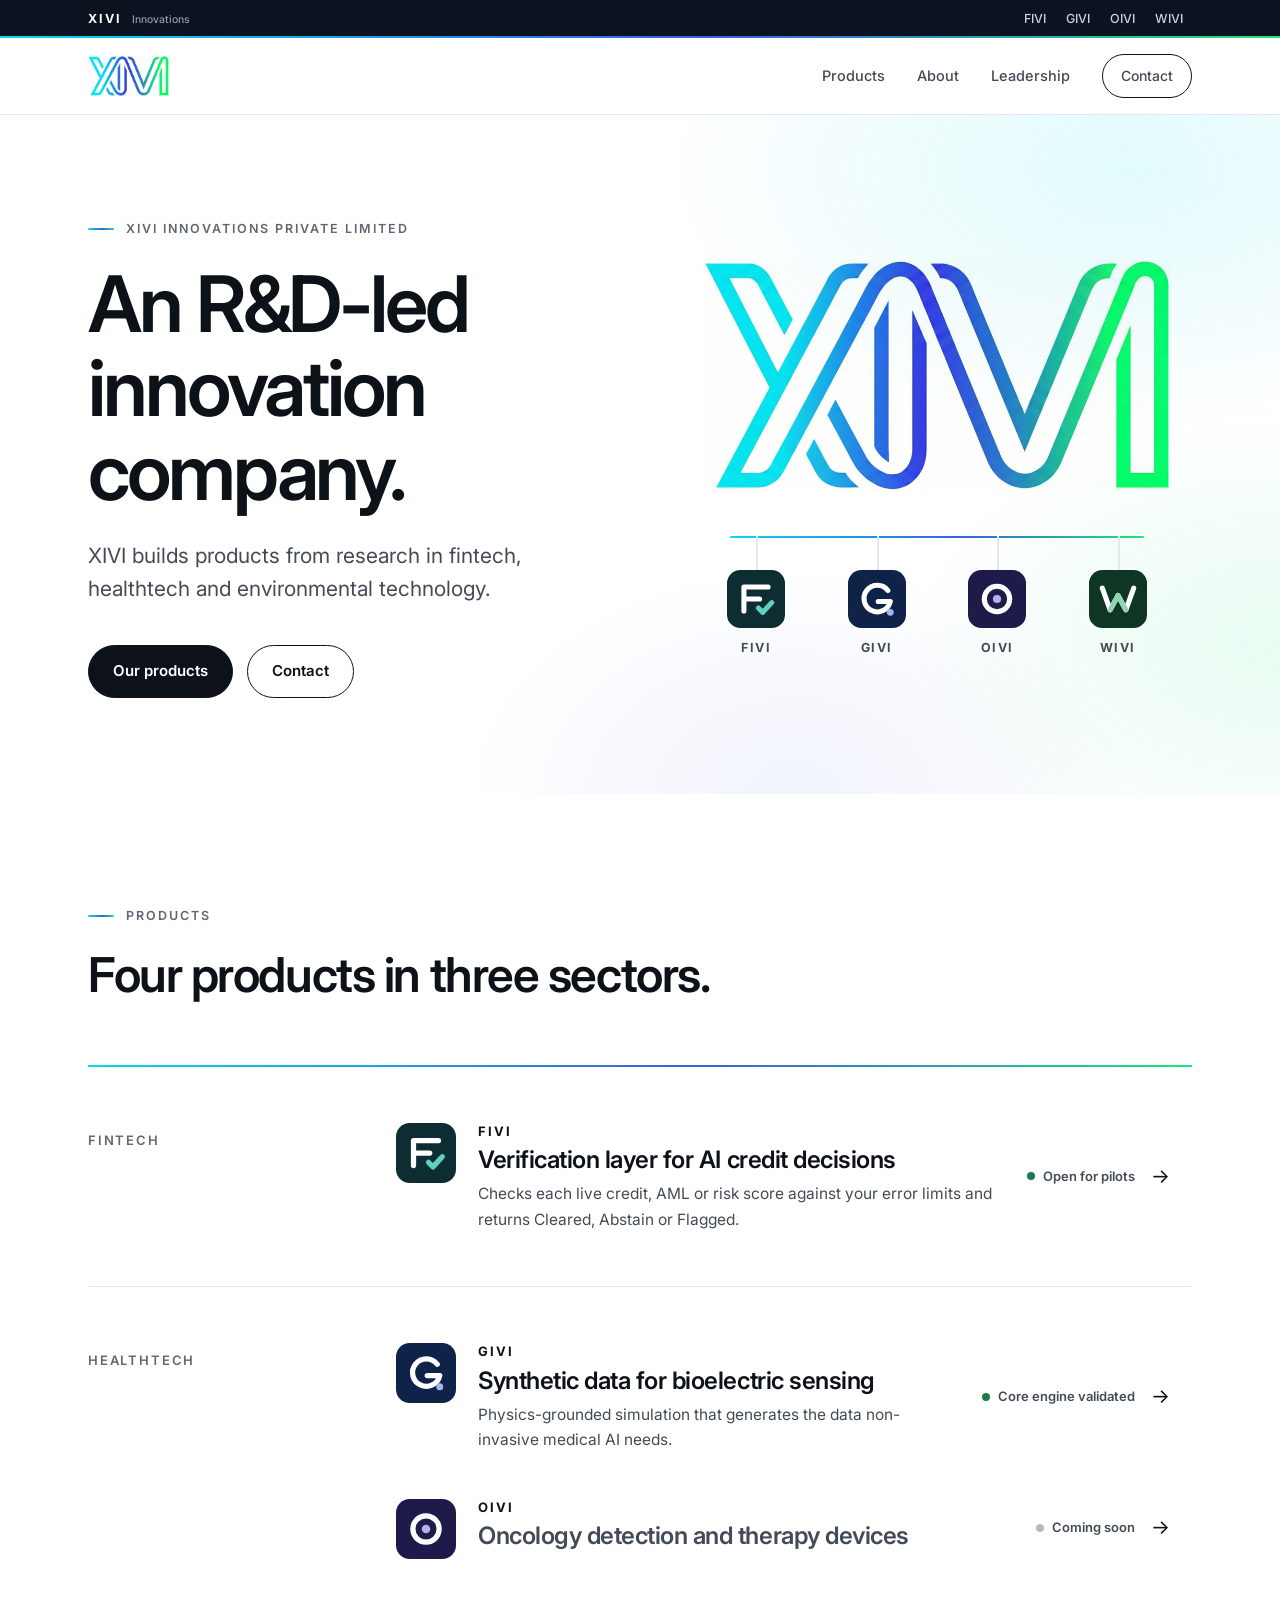
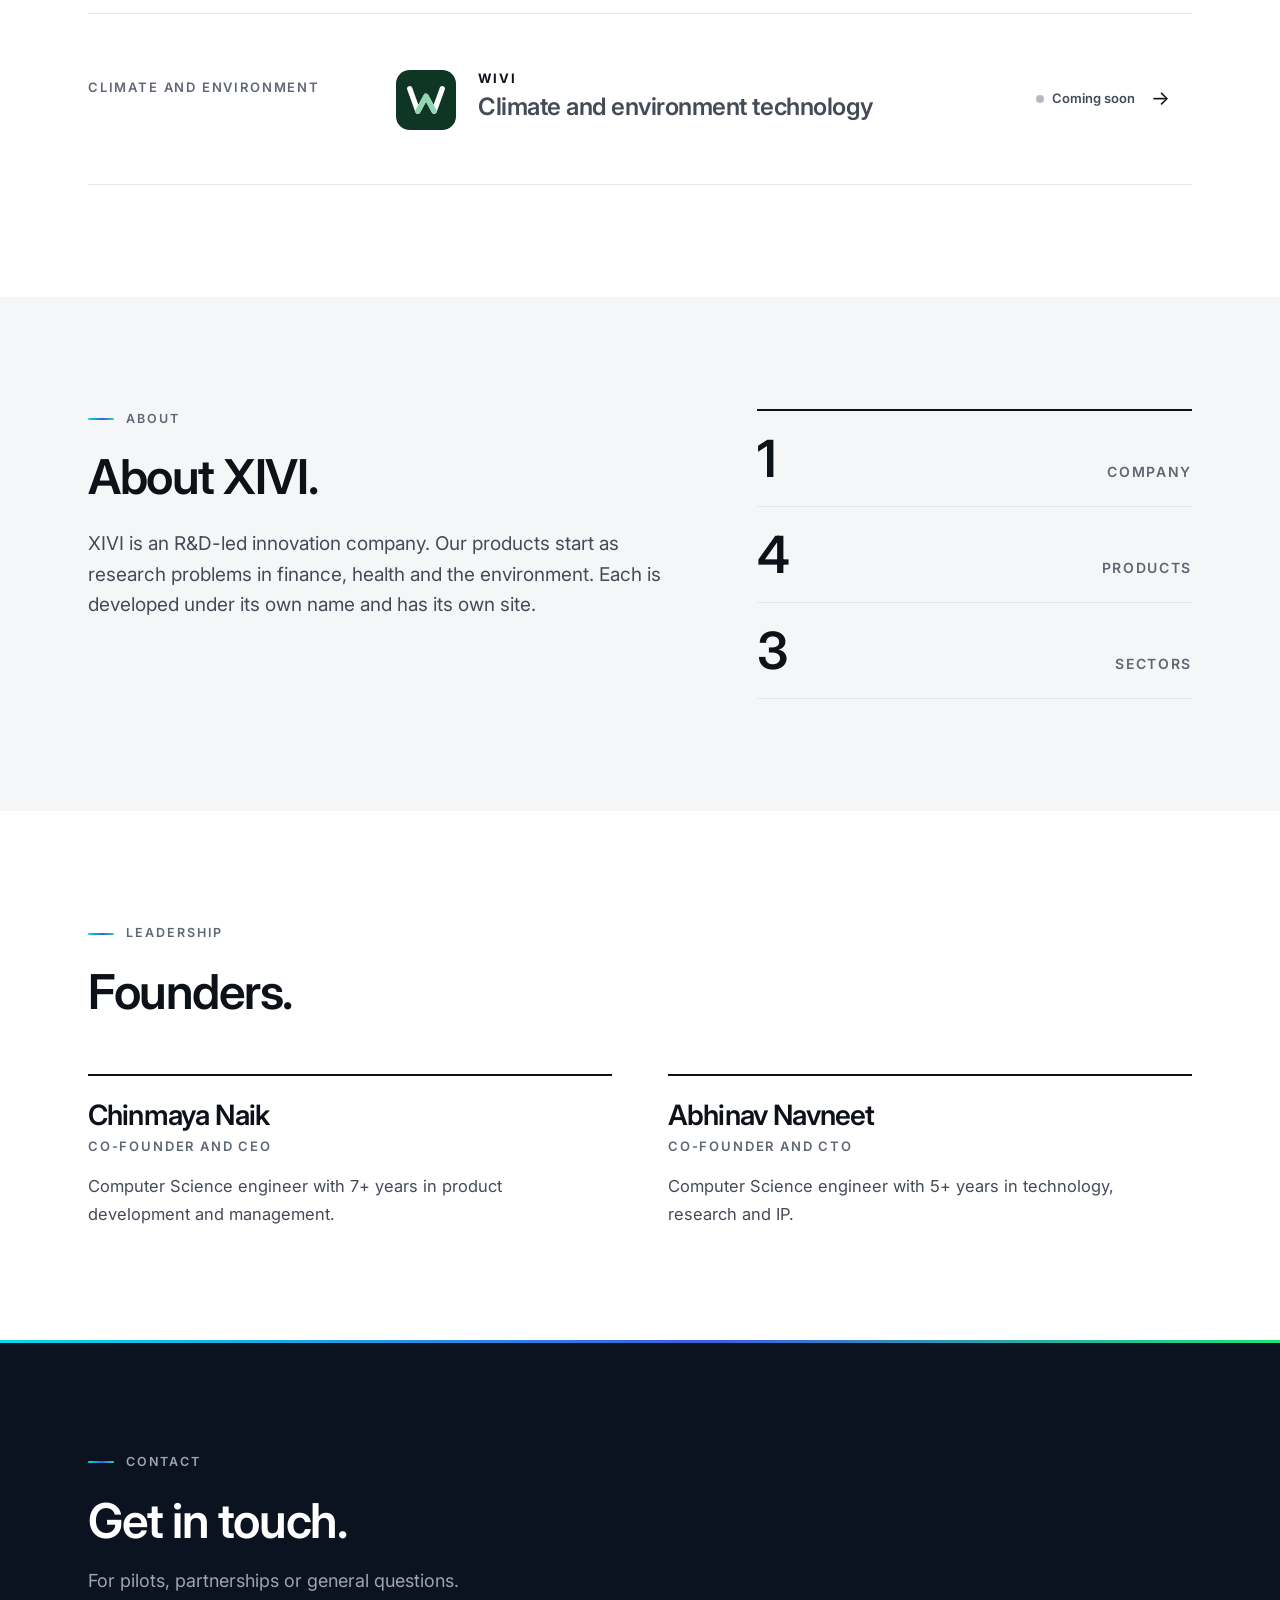
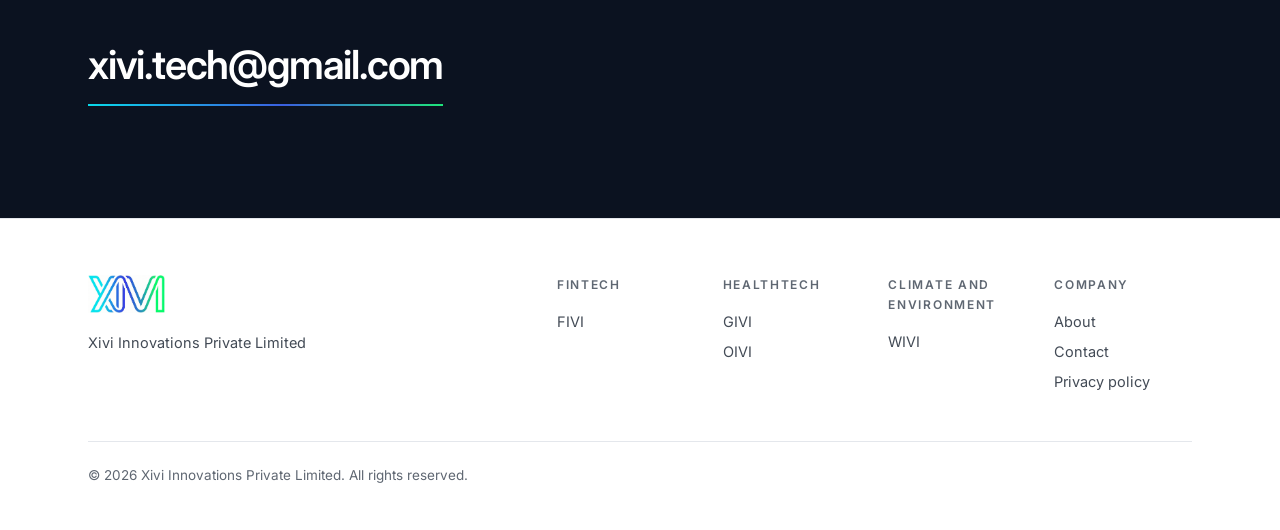
==== commit 782c314a: "Redesign xivi.work as the XIVI parent site Co-Authored-By: Claude Sonnet 5.5 <noreply@anthropic.com>" ====
--- a/index.html
+++ b/index.html
@@ -4,28 +4,39 @@
 <meta charset="utf-8">
 <meta name="viewport" content="width=device-width, initial-scale=1">
 <meta name="color-scheme" content="only light">
-<title>XIVI — AI products for finance, health and the environment</title>
-<meta name="description" content="Xivi Innovations is a deep-tech company building AI products in fintech, healthtech and climate and environment technology: FIVI, GIVI, OIVI and WIVI.">
-<meta property="og:title" content="XIVI — AI products for finance, health and the environment">
-<meta property="og:description" content="FIVI, GIVI, OIVI and WIVI: four products across fintech, healthtech and environmental technology.">
+<title>XIVI — R&D-led innovation company</title>
+<meta name="description" content="XIVI is an R&D-led innovation company building products in fintech, healthtech and environmental technology: FIVI, GIVI, OIVI and WIVI.">
+<meta property="og:type" content="website">
+<meta property="og:site_name" content="XIVI">
+<meta property="og:title" content="XIVI — R&D-led innovation company">
+<meta property="og:description" content="Products in fintech, healthtech and environmental technology: FIVI, GIVI, OIVI and WIVI.">
 <meta property="og:url" content="https://xivi.work/">
-<link rel="icon" href="assets/xivi-logo.png" type="image/png">
+<meta property="og:image" content="https://xivi.work/assets/og.png">
+<meta name="twitter:card" content="summary_large_image">
+<link rel="icon" href="assets/xivi-mark.svg" type="image/svg+xml">
 <link rel="preconnect" href="https://fonts.googleapis.com">
 <link rel="preconnect" href="https://fonts.gstatic.com" crossorigin>
 <link href="https://fonts.googleapis.com/css2?family=Inter:wght@400;500;600;700&display=swap" rel="stylesheet">
-<link rel="stylesheet" href="assets/site.css?v=1">
-<link rel="stylesheet" href="assets/page.css?v=1">
+<link rel="stylesheet" href="assets/family.css?v=1">
+<link rel="stylesheet" href="assets/hub.css?v=1">
 </head>
 <body>
 
+<div class="fam"><div class="in">
+  <a class="parent" href="https://xivi.work" aria-current="page">XIVI<small>Innovations</small></a>
+  <nav aria-label="XIVI products">
+    <a href="https://fivi.xivi.work">FIVI</a><a href="https://givi.xivi.work">GIVI</a><a href="https://oivi.xivi.work">OIVI</a><a href="https://wivi.xivi.work">WIVI</a>
+  </nav>
+</div></div>
+
 <header>
   <div class="wrap nav">
-    <a class="brand logo-brand" href="#top" aria-label="XIVI home"><img src="assets/xivi-logo.png" alt="XIVI"></a>
+    <a class="brand" href="#top" aria-label="XIVI home"><img src="assets/xivi-logo.png" alt="XIVI"></a>
     <nav class="links">
       <a href="#products">Products</a>
-      <a href="#company">Company</a>
-      <a href="#team">Team</a>
-      <a class="btn primary sm" href="#contact">Contact us</a>
+      <a href="#about">About</a>
+      <a href="#leadership">Leadership</a>
+      <a class="btn sm" href="#contact">Contact</a>
     </nav>
   </div>
 </header>
@@ -36,112 +47,113 @@
   <div class="wrap">
     <div>
       <p class="eyebrow">Xivi Innovations Private Limited</p>
-      <h1>AI products for finance, health and the environment.</h1>
-      <p class="lead">XIVI is a deep-tech company. We build AI products in fintech, healthtech and environmental technology.</p>
+      <h1>An R&amp;D-led innovation company.</h1>
+      <p class="lead">XIVI builds products from research in fintech, healthtech and environmental technology.</p>
       <div class="cta">
-        <a class="btn primary" href="#products">Explore products</a>
-        <a class="btn" href="#contact">Contact us</a>
+        <a class="btn solid" href="#products">Our products</a>
+        <a class="btn" href="#contact">Contact</a>
       </div>
     </div>
 
-    <div class="panel pindex" aria-label="XIVI products">
-      <div class="panel-label">Products</div>
-      <a class="prow2" href="https://fivi.xivi.work" style="--acc:#167a87">
-        <img src="assets/fivi-mark.svg" alt="">
-        <span><b>FIVI</b><small>Fintech</small></span>
-        <em>Open for pilots</em>
-      </a>
-      <a class="prow2" href="https://givi.xivi.work" style="--acc:#2f66c9">
-        <img src="assets/givi-mark.svg" alt="">
-        <span><b>GIVI</b><small>Healthtech</small></span>
-        <em>Core engine validated</em>
-      </a>
-      <a class="prow2" href="https://oivi.xivi.work" style="--acc:#5148c8">
-        <img src="assets/oivi-mark.svg" alt="">
-        <span><b>OIVI</b><small>Healthtech</small></span>
-        <em class="soon">Coming soon</em>
-      </a>
-      <a class="prow2" href="https://wivi.xivi.work" style="--acc:#1c7a50">
-        <img src="assets/wivi-mark.svg" alt="">
-        <span><b>WIVI</b><small>Climate and environment</small></span>
-        <em class="soon">Coming soon</em>
-      </a>
+    <div class="family" aria-label="XIVI and its four products">
+      <img class="big" src="assets/xivi-logo.png" alt="XIVI">
+      <div class="rail">
+        <a href="https://fivi.xivi.work"><img src="assets/fivi-mark.svg" alt="">FIVI</a>
+        <a href="https://givi.xivi.work"><img src="assets/givi-mark.svg" alt="">GIVI</a>
+        <a href="https://oivi.xivi.work"><img src="assets/oivi-mark.svg" alt="">OIVI</a>
+        <a href="https://wivi.xivi.work"><img src="assets/wivi-mark.svg" alt="">WIVI</a>
+      </div>
     </div>
   </div>
 </section>
 
-<section id="products" class="tint">
+<section id="products">
   <div class="wrap">
     <p class="eyebrow">Products</p>
-    <h2>Four products, three sectors.</h2>
-    <div class="grid g2">
+    <h2>Four products in three sectors.</h2>
 
-      <article class="pcard" style="--acc:#167a87">
-        <div class="ph"><img src="assets/fivi-mark.svg" alt=""><div><h3>FIVI</h3><span class="tag">Fintech</span></div></div>
-        <p>A verification layer for AI credit, AML and risk scores. It checks each live decision against your error limits and returns Cleared, Abstain or Flagged.</p>
-        <div class="pf"><span class="status">Open for pilots</span><a href="https://fivi.xivi.work">fivi.xivi.work →</a></div>
-      </article>
+    <div class="plist">
 
-      <article class="pcard" style="--acc:#2f66c9">
-        <div class="ph"><img src="assets/givi-mark.svg" alt=""><div><h3>GIVI</h3><span class="tag">Healthtech</span></div></div>
-        <p>Physics-grounded synthetic data for non-invasive bioelectric sensing, so medical AI can learn from signals that are hard to collect.</p>
-        <div class="pf"><span class="status">Core engine validated</span><a href="https://givi.xivi.work">givi.xivi.work →</a></div>
-      </article>
+      <div class="sector">
+        <h3>Fintech</h3>
+        <div class="prods">
+          <a class="prod" href="https://fivi.xivi.work" style="--acc:#167a87">
+            <img src="assets/fivi-mark.svg" alt="">
+            <span><span class="n">FIVI</span><span class="t">Verification layer for AI credit decisions</span><span class="d">Checks each live credit, AML or risk score against your error limits and returns Cleared, Abstain or Flagged.</span></span>
+            <span class="go"><span class="status">Open for pilots</span><span class="arrow" aria-hidden="true">→</span></span>
+          </a>
+        </div>
+      </div>
 
-      <article class="pcard" style="--acc:#5148c8">
-        <div class="ph"><img src="assets/oivi-mark.svg" alt=""><div><h3>OIVI</h3><span class="tag">Healthtech</span></div></div>
-        <p>An oncology detection and therapy device platform.</p>
-        <div class="pf"><span class="status soon">Coming soon</span><a href="https://oivi.xivi.work">oivi.xivi.work →</a></div>
-      </article>
+      <div class="sector">
+        <h3>Healthtech</h3>
+        <div class="prods">
+          <a class="prod" href="https://givi.xivi.work" style="--acc:#2f66c9">
+            <img src="assets/givi-mark.svg" alt="">
+            <span><span class="n">GIVI</span><span class="t">Synthetic data for bioelectric sensing</span><span class="d">Physics-grounded simulation that generates the data non-invasive medical AI needs.</span></span>
+            <span class="go"><span class="status">Core engine validated</span><span class="arrow" aria-hidden="true">→</span></span>
+          </a>
+          <a class="prod soon" href="https://oivi.xivi.work" style="--acc:#5148c8">
+            <img src="assets/oivi-mark.svg" alt="">
+            <span><span class="n">OIVI</span><span class="t">Oncology detection and therapy devices</span></span>
+            <span class="go"><span class="status soon">Coming soon</span><span class="arrow" aria-hidden="true">→</span></span>
+          </a>
+        </div>
+      </div>
 
-      <article class="pcard" style="--acc:#1c7a50">
-        <div class="ph"><img src="assets/wivi-mark.svg" alt=""><div><h3>WIVI</h3><span class="tag">Climate and environment</span></div></div>
-        <p>Technology for climate and the environment.</p>
-        <div class="pf"><span class="status soon">Coming soon</span><a href="https://wivi.xivi.work">wivi.xivi.work →</a></div>
-      </article>
+      <div class="sector">
+        <h3>Climate and environment</h3>
+        <div class="prods">
+          <a class="prod soon" href="https://wivi.xivi.work" style="--acc:#1c7a50">
+            <img src="assets/wivi-mark.svg" alt="">
+            <span><span class="n">WIVI</span><span class="t">Climate and environment technology</span></span>
+            <span class="go"><span class="status soon">Coming soon</span><span class="arrow" aria-hidden="true">→</span></span>
+          </a>
+        </div>
+      </div>
 
     </div>
   </div>
 </section>
 
-<section id="company">
+<section id="about" class="tint">
+  <div class="wrap about">
+    <div>
+      <p class="eyebrow">About</p>
+      <h2>About XIVI.</h2>
+      <p class="body">XIVI is an R&amp;D-led innovation company. Our products start as research problems in finance, health and the environment. Each is developed under its own name and has its own site.</p>
+    </div>
+    <div class="facts">
+      <div><b>1</b><span>Company</span></div>
+      <div><b>4</b><span>Products</span></div>
+      <div><b>3</b><span>Sectors</span></div>
+    </div>
+  </div>
+</section>
+
+<section id="leadership">
   <div class="wrap">
-    <div class="two">
-      <div>
-        <p class="eyebrow">Company</p>
-        <h2>One company, separate products.</h2>
-        <p>Xivi Innovations Private Limited is the company behind FIVI, GIVI, OIVI and WIVI. Each product has its own site.</p>
+    <p class="eyebrow">Leadership</p>
+    <h2>Founders.</h2>
+    <div class="people">
+      <div class="person">
+        <h3>Chinmaya Naik</h3><span class="role">Co-Founder and CEO</span>
+        <p>Computer Science engineer with 7+ years in product development and management.</p>
       </div>
-      <div class="sectors">
-        <dl>
-          <dt>Fintech</dt><dd>FIVI</dd>
-          <dt>Healthtech</dt><dd>GIVI · OIVI</dd>
-          <dt>Climate and environment</dt><dd>WIVI</dd>
-        </dl>
+      <div class="person">
+        <h3>Abhinav Navneet</h3><span class="role">Co-Founder and CTO</span>
+        <p>Computer Science engineer with 5+ years in technology, research and IP.</p>
       </div>
     </div>
   </div>
 </section>
 
-<section id="team" class="tint">
-  <div class="wrap">
-    <p class="eyebrow">Team</p>
-    <h2>Who we are.</h2>
-    <div class="grid g2">
-      <div class="card person"><div class="avatar">CN</div><h3>Chinmaya Naik</h3><div class="role">Co-Founder and CEO</div>
-        <p>Computer Science engineer with 7+ years in product development and management.</p></div>
-      <div class="card person"><div class="avatar">AN</div><h3>Abhinav Navneet</h3><div class="role">Co-Founder and CTO</div>
-        <p>Computer Science engineer with 5+ years in technology, research and IP.</p></div>
-    </div>
-  </div>
-</section>
-
-<section id="contact" class="dark contact">
+<section id="contact" class="contact">
   <div class="wrap">
     <p class="eyebrow">Contact</p>
-    <h2>Talk to us.</h2>
-    <p class="sec-intro">For pilots, partnerships or general questions, write to us.</p>
-    <div class="cta"><a class="btn primary" href="mailto:xivi.tech@gmail.com">xivi.tech@gmail.com</a></div>
+    <h2>Get in touch.</h2>
+    <p class="sub">For pilots, partnerships or general questions.</p>
+    <a class="mail" href="mailto:xivi.tech@gmail.com">xivi.tech@gmail.com</a>
   </div>
 </section>
 
@@ -149,11 +161,19 @@
 
 <footer>
   <div class="wrap">
-    <div class="logo">
-      <img src="assets/xivi-logo.png" alt="XIVI">
-      <p>© 2026 Xivi Innovations Private Limited. All rights reserved.</p>
+    <div class="fgrid">
+      <div class="fbrand">
+        <img src="assets/xivi-logo.png" alt="XIVI">
+        <p>Xivi Innovations Private Limited</p>
+      </div>
+      <div class="fcols">
+        <div><h4>Fintech</h4><a href="https://fivi.xivi.work">FIVI</a></div>
+        <div><h4>Healthtech</h4><a href="https://givi.xivi.work">GIVI</a><a href="https://oivi.xivi.work">OIVI</a></div>
+        <div><h4>Climate and environment</h4><a href="https://wivi.xivi.work">WIVI</a></div>
+        <div><h4>Company</h4><a href="#about">About</a><a href="#contact">Contact</a><a href="privacy.html">Privacy policy</a></div>
+      </div>
     </div>
-    <p><a href="https://fivi.xivi.work">FIVI</a> · <a href="https://givi.xivi.work">GIVI</a> · <a href="https://oivi.xivi.work">OIVI</a> · <a href="https://wivi.xivi.work">WIVI</a> · <a href="privacy.html">Privacy policy</a></p>
+    <div class="fbottom">© 2026 Xivi Innovations Private Limited. All rights reserved.</div>
   </div>
 </footer>
 
--- a/assets/family.css
+++ b/assets/family.css
@@ -0,0 +1,12 @@
+/* XIVI family bar: shared across fivi, givi, oivi, wivi and xivi */
+.fam{position:relative;background:#0b1220;color:#c9d1dc;font:500 12.5px/1 Inter,system-ui,-apple-system,"Segoe UI",Roboto,sans-serif}
+.fam::after{content:"";position:absolute;left:0;right:0;bottom:0;height:2px;background:linear-gradient(90deg,#08d9ea,#3b5fe0 55%,#1ee57a)}
+.fam .in{max-width:1160px;margin:0 auto;padding:0 28px;height:38px;display:flex;align-items:center;justify-content:space-between;gap:16px}
+.fam a{color:#c9d1dc;text-decoration:none;padding:7px 9px;border-radius:6px;white-space:nowrap}
+.fam a:hover{color:#fff;background:rgba(255,255,255,.08)}
+.fam .parent{padding-left:0;color:#fff;font-weight:700;letter-spacing:.16em}
+.fam .parent small{font-weight:500;letter-spacing:0;color:#8f9bad;margin-left:10px}
+.fam nav{display:flex;gap:2px;align-items:center}
+.fam nav [aria-current]{color:#fff;background:rgba(255,255,255,.12)}
+.fam :focus-visible{outline:2px solid #7fd3d1;outline-offset:1px}
+@media(max-width:560px){.fam .in{padding:0 16px}.fam .parent small{display:none}.fam a{padding:7px 7px}}
--- a/assets/hub.css
+++ b/assets/hub.css
@@ -0,0 +1,138 @@
+/* XIVI parent site: neutral system, the XIVI gradient is the only brand colour */
+:root{
+  --bg:#fff; --tint:#f5f6f8; --line:#e4e7ec;
+  --ink:#0d1118; --ink2:#434b56; --mute:#5f6772;
+  --dark:#0b1220; --dark2:#131c2e; --onDark:#e7ecf3; --muteDark:#9aa6b8;
+  --grad:linear-gradient(90deg,#08d9ea,#3b5fe0 55%,#1ee57a);
+  --ok:#1f7a4a;
+  color-scheme:only light;
+}
+*{box-sizing:border-box}
+html{scroll-behavior:smooth;scroll-padding-top:90px}
+body{margin:0;background:var(--bg);color:var(--ink);font:16px/1.65 Inter,system-ui,-apple-system,"Segoe UI",Roboto,sans-serif;-webkit-font-smoothing:antialiased}
+img{max-width:100%;display:block}
+a{color:inherit}
+p{margin:0}
+.wrap{max-width:1160px;margin:0 auto;padding:0 28px}
+:focus-visible{outline:3px solid #3b5fe0;outline-offset:3px;border-radius:4px}
+
+.eyebrow{display:flex;align-items:center;gap:12px;margin:0 0 22px;font-size:12.5px;font-weight:600;letter-spacing:.16em;text-transform:uppercase;color:var(--mute)}
+.eyebrow::before{content:"";width:26px;height:2px;background:var(--grad);border-radius:2px}
+h1,h2,h3{margin:0;letter-spacing:-.03em;line-height:1.08;color:var(--ink)}
+h1{font-size:clamp(42px,6.2vw,78px);font-weight:600;letter-spacing:-.04em}
+h2{font-size:clamp(30px,4vw,48px);font-weight:600}
+.lead{font-size:clamp(18px,2vw,21px);color:var(--ink2);max-width:520px;margin-top:26px;line-height:1.55}
+
+/* header */
+header{position:sticky;top:0;z-index:20;background:rgba(255,255,255,.92);backdrop-filter:blur(10px);border-bottom:1px solid var(--line)}
+.nav{display:flex;align-items:center;justify-content:space-between;height:76px}
+.brand{display:block;line-height:0}
+.brand img{height:40px;width:auto;mix-blend-mode:multiply}
+.links{display:flex;align-items:center;gap:32px}
+.links a{font-size:14.5px;font-weight:500;color:var(--ink2);text-decoration:none;white-space:nowrap}
+.links a:hover{color:var(--ink)}
+.btn{display:inline-flex;align-items:center;gap:8px;padding:13px 24px;border-radius:999px;font-weight:600;font-size:15px;text-decoration:none;border:1px solid var(--ink);color:var(--ink);background:transparent;white-space:nowrap}
+.btn:hover{background:var(--ink);color:#fff}
+.btn.solid{background:var(--ink);color:#fff}
+.btn.solid:hover{background:#262d38;border-color:#262d38}
+.btn.sm{padding:9px 18px;font-size:14px}
+@media(max-width:860px){.links a:not(.btn){display:none}}
+
+/* hero */
+.hero{position:relative;overflow:hidden;padding:104px 0 96px;
+  background:radial-gradient(760px 420px at 88% 8%,rgba(8,217,234,.12),transparent 62%),radial-gradient(640px 400px at 100% 78%,rgba(30,229,122,.10),transparent 60%),radial-gradient(520px 360px at 62% 100%,rgba(59,95,224,.07),transparent 65%)}
+.hero .wrap{display:grid;grid-template-columns:1.05fr .95fr;gap:72px;align-items:center}
+.hero .cta{display:flex;gap:14px;flex-wrap:wrap;margin-top:40px}
+.family{display:grid;gap:44px}
+.family .big{width:100%;max-width:470px;mix-blend-mode:multiply;justify-self:start}
+.rail{position:relative;display:grid;grid-template-columns:repeat(4,1fr);gap:12px;padding-top:34px;max-width:470px}
+.rail::before{content:"";position:absolute;left:28px;right:28px;top:0;height:2px;background:var(--grad);border-radius:2px}
+.rail a{position:relative;display:flex;flex-direction:column;align-items:center;gap:10px;text-decoration:none;font-size:12.5px;font-weight:700;letter-spacing:.12em;color:var(--ink2)}
+.rail a::before{content:"";position:absolute;top:-34px;left:50%;width:2px;height:34px;background:var(--line)}
+.rail img{width:58px;height:58px;transition:transform .18s}
+.rail a:hover img{transform:translateY(-3px)}
+.rail a:hover{color:var(--ink)}
+@media(max-width:900px){.hero{padding:56px 0 64px}.hero .wrap{grid-template-columns:1fr;gap:56px}}
+
+/* sections */
+section{padding:112px 0}
+section.tint{background:var(--tint)}
+@media(max-width:700px){section{padding:72px 0}}
+
+/* product list grouped by sector */
+.plist{margin-top:64px;border-top:2px solid transparent;border-image:var(--grad) 1}
+.sector{display:grid;grid-template-columns:250px 1fr;gap:36px;padding:34px 0;border-bottom:1px solid var(--line)}
+.sector>h3{font-size:13px;font-weight:600;letter-spacing:.14em;text-transform:uppercase;color:var(--mute);padding-top:30px;line-height:1.4}
+.prods{display:grid;gap:4px}
+.prod{display:grid;grid-template-columns:60px 1fr auto;gap:22px;align-items:start;padding:20px 22px;border-radius:16px;text-decoration:none;position:relative;transition:background .15s}
+.prod::before{content:"";position:absolute;left:0;top:18px;bottom:18px;width:3px;border-radius:3px;background:var(--acc);opacity:0;transition:opacity .15s}
+.prod:hover{background:var(--tint)}
+.prod:hover::before{opacity:1}
+.prod img{width:60px;height:60px;margin-top:2px}
+.prod .n{display:block;font-size:13px;font-weight:700;letter-spacing:.16em;color:var(--ink)}
+.prod .t{display:block;font-size:clamp(19px,2.2vw,24px);font-weight:600;letter-spacing:-.02em;line-height:1.25;margin-top:3px}
+.prod .d{display:block;font-size:15.5px;color:var(--ink2);margin-top:6px;max-width:560px}
+.prod .go{display:flex;align-items:center;gap:16px;align-self:center}
+.status{display:inline-flex;align-items:center;gap:8px;font-size:13px;font-weight:600;color:var(--ink2);white-space:nowrap}
+.status::before{content:"";width:8px;height:8px;border-radius:50%;background:var(--ok)}
+.status.soon::before{background:#b4bac4}
+.arrow{font-size:20px;color:var(--ink);transition:transform .15s}
+.prod:hover .arrow{transform:translateX(4px)}
+.prod.soon .t{color:var(--ink2)}
+@media(max-width:900px){
+  .sector{grid-template-columns:1fr;gap:6px;padding:28px 0}
+  .sector>h3{padding-top:0}
+}
+@media(max-width:620px){
+  .prod{grid-template-columns:48px 1fr;gap:16px;padding:18px 14px}
+  .prod img{width:48px;height:48px}
+  .prod .go{grid-column:2;justify-content:space-between}
+}
+
+/* about */
+.about{display:grid;grid-template-columns:1.15fr .85fr;gap:80px;align-items:start}
+.about p.body{font-size:19px;color:var(--ink2);margin-top:26px;max-width:600px;line-height:1.6}
+.facts{display:grid;gap:0;border-top:2px solid var(--ink)}
+.facts div{display:flex;align-items:baseline;justify-content:space-between;gap:20px;padding:22px 0;border-bottom:1px solid var(--line)}
+.facts b{font-size:clamp(34px,4vw,52px);font-weight:600;letter-spacing:-.04em;line-height:1}
+.facts span{font-size:14px;font-weight:600;letter-spacing:.12em;text-transform:uppercase;color:var(--mute)}
+@media(max-width:860px){.about{grid-template-columns:1fr;gap:48px}}
+
+/* leadership */
+.people{display:grid;grid-template-columns:repeat(2,1fr);gap:56px;margin-top:56px}
+.person{border-top:2px solid var(--ink);padding-top:24px}
+.person h3{font-size:28px;font-weight:600;letter-spacing:-.03em}
+.person .role{display:block;margin-top:6px;font-size:13px;font-weight:600;letter-spacing:.14em;text-transform:uppercase;color:var(--mute)}
+.person p{margin-top:16px;font-size:16.5px;color:var(--ink2);max-width:460px}
+@media(max-width:760px){.people{grid-template-columns:1fr;gap:40px}}
+
+/* contact */
+.contact{position:relative;background:var(--dark);color:var(--onDark)}
+.contact::before{content:"";position:absolute;left:0;right:0;top:0;height:3px;background:var(--grad)}
+.contact .eyebrow{color:var(--muteDark)}
+.contact h2{color:#fff}
+.contact p.sub{margin-top:20px;color:var(--muteDark);font-size:18px;max-width:520px}
+.mail{display:inline-block;margin-top:36px;font-size:clamp(24px,4vw,40px);font-weight:600;letter-spacing:-.03em;color:#fff;text-decoration:none;border-bottom:2px solid transparent;border-image:var(--grad) 1;padding-bottom:6px}
+.mail:hover{opacity:.85}
+
+/* footer */
+footer{background:#fff;border-top:1px solid var(--line);padding:56px 0 44px}
+.fgrid{display:grid;grid-template-columns:1.3fr 2fr;gap:56px}
+.fbrand img{height:38px;width:auto;mix-blend-mode:multiply}
+.fbrand p{margin-top:18px;font-size:14.5px;color:var(--ink2);max-width:320px}
+.fcols{display:grid;grid-template-columns:repeat(4,1fr);gap:28px}
+.fcols h4{margin:0 0 12px;font-size:12px;font-weight:600;letter-spacing:.14em;text-transform:uppercase;color:var(--mute)}
+.fcols a{display:block;font-size:14.5px;color:var(--ink2);text-decoration:none;padding:3px 0}
+.fcols a:hover{color:var(--ink);text-decoration:underline}
+.fbottom{margin-top:44px;padding-top:22px;border-top:1px solid var(--line);font-size:13.5px;color:var(--mute)}
+@media(max-width:860px){.fgrid{grid-template-columns:1fr;gap:36px}.fcols{grid-template-columns:repeat(2,1fr)}}
+
+/* legal pages */
+.legal{padding:72px 0 100px}
+.legal .wrap{max-width:780px}
+.legal h1{font-size:clamp(34px,5vw,48px);margin-bottom:10px}
+.legal .upd{color:var(--mute);font-size:14px;margin-bottom:36px}
+.legal h2{font-size:21px;letter-spacing:-.01em;margin:38px 0 10px}
+.legal p{color:var(--ink2);font-size:16.5px}
+.legal p+p{margin-top:12px}
+.legal a{color:var(--ink)}
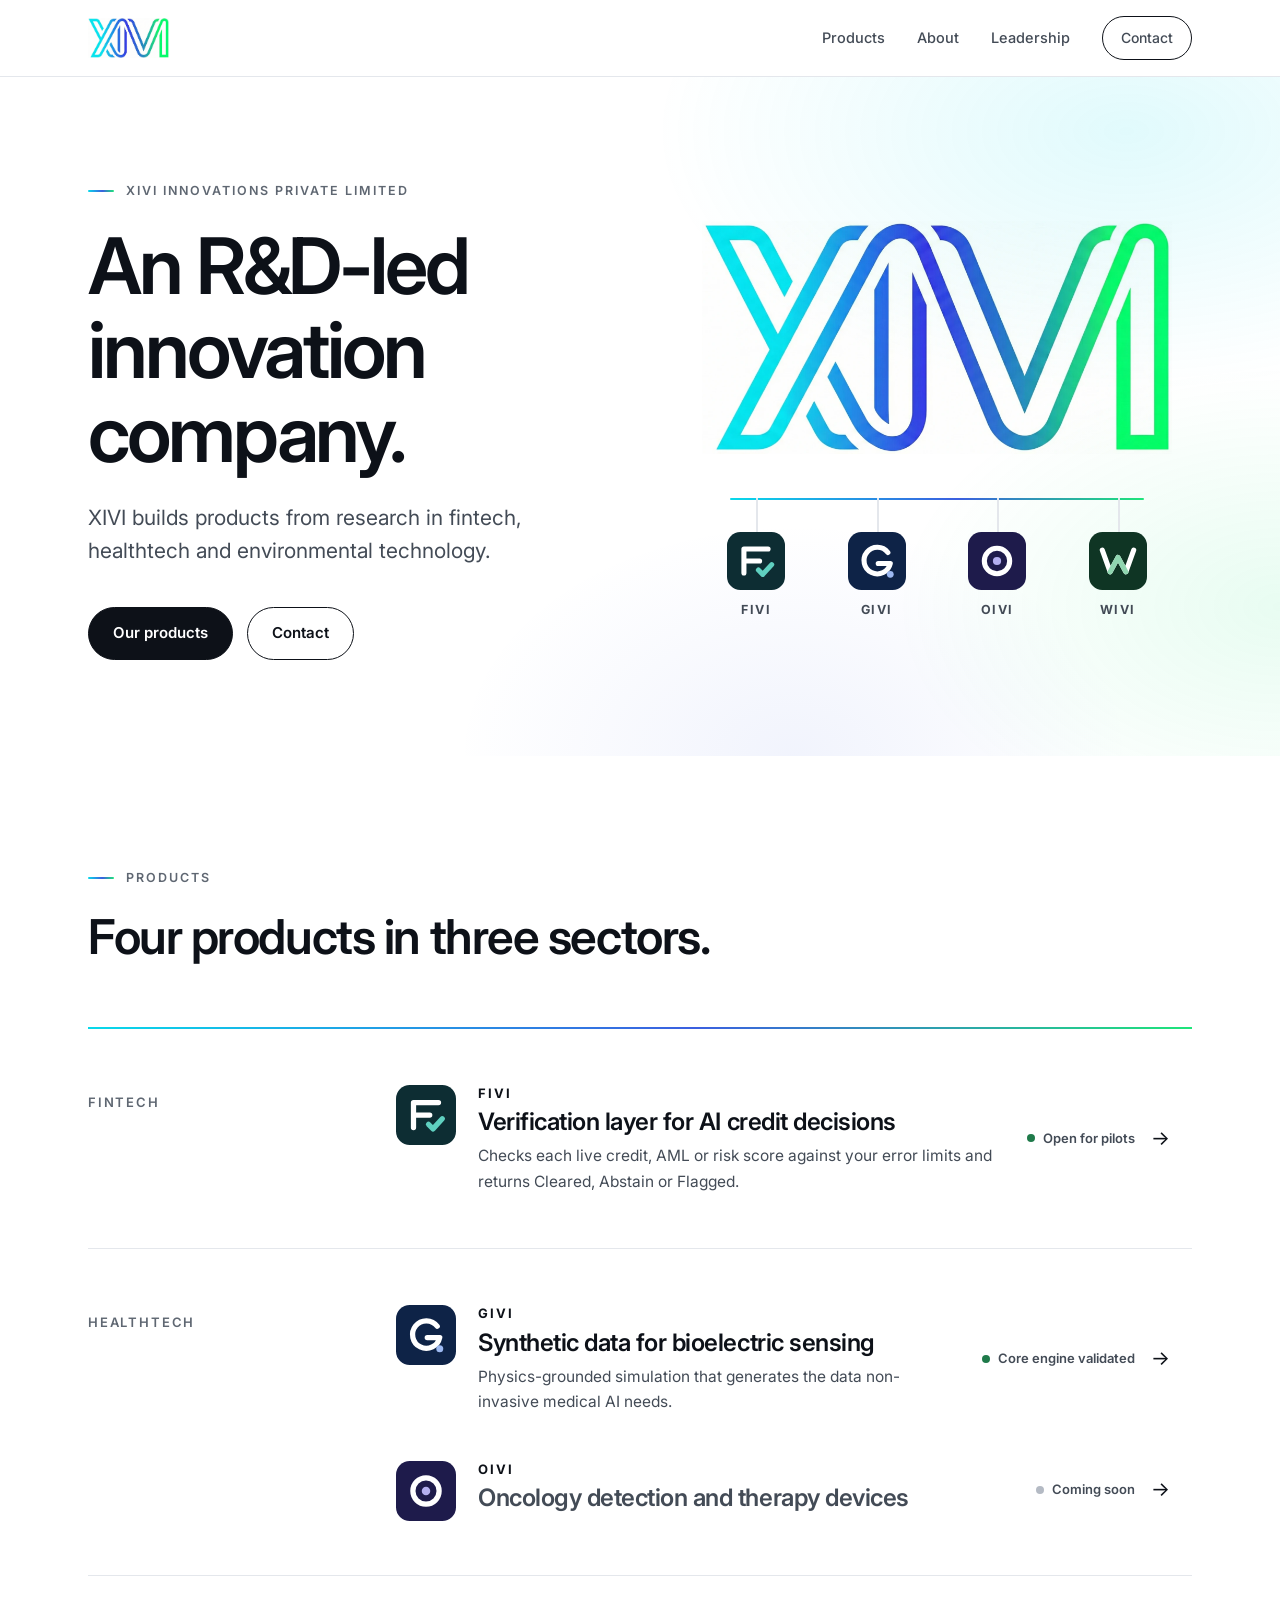
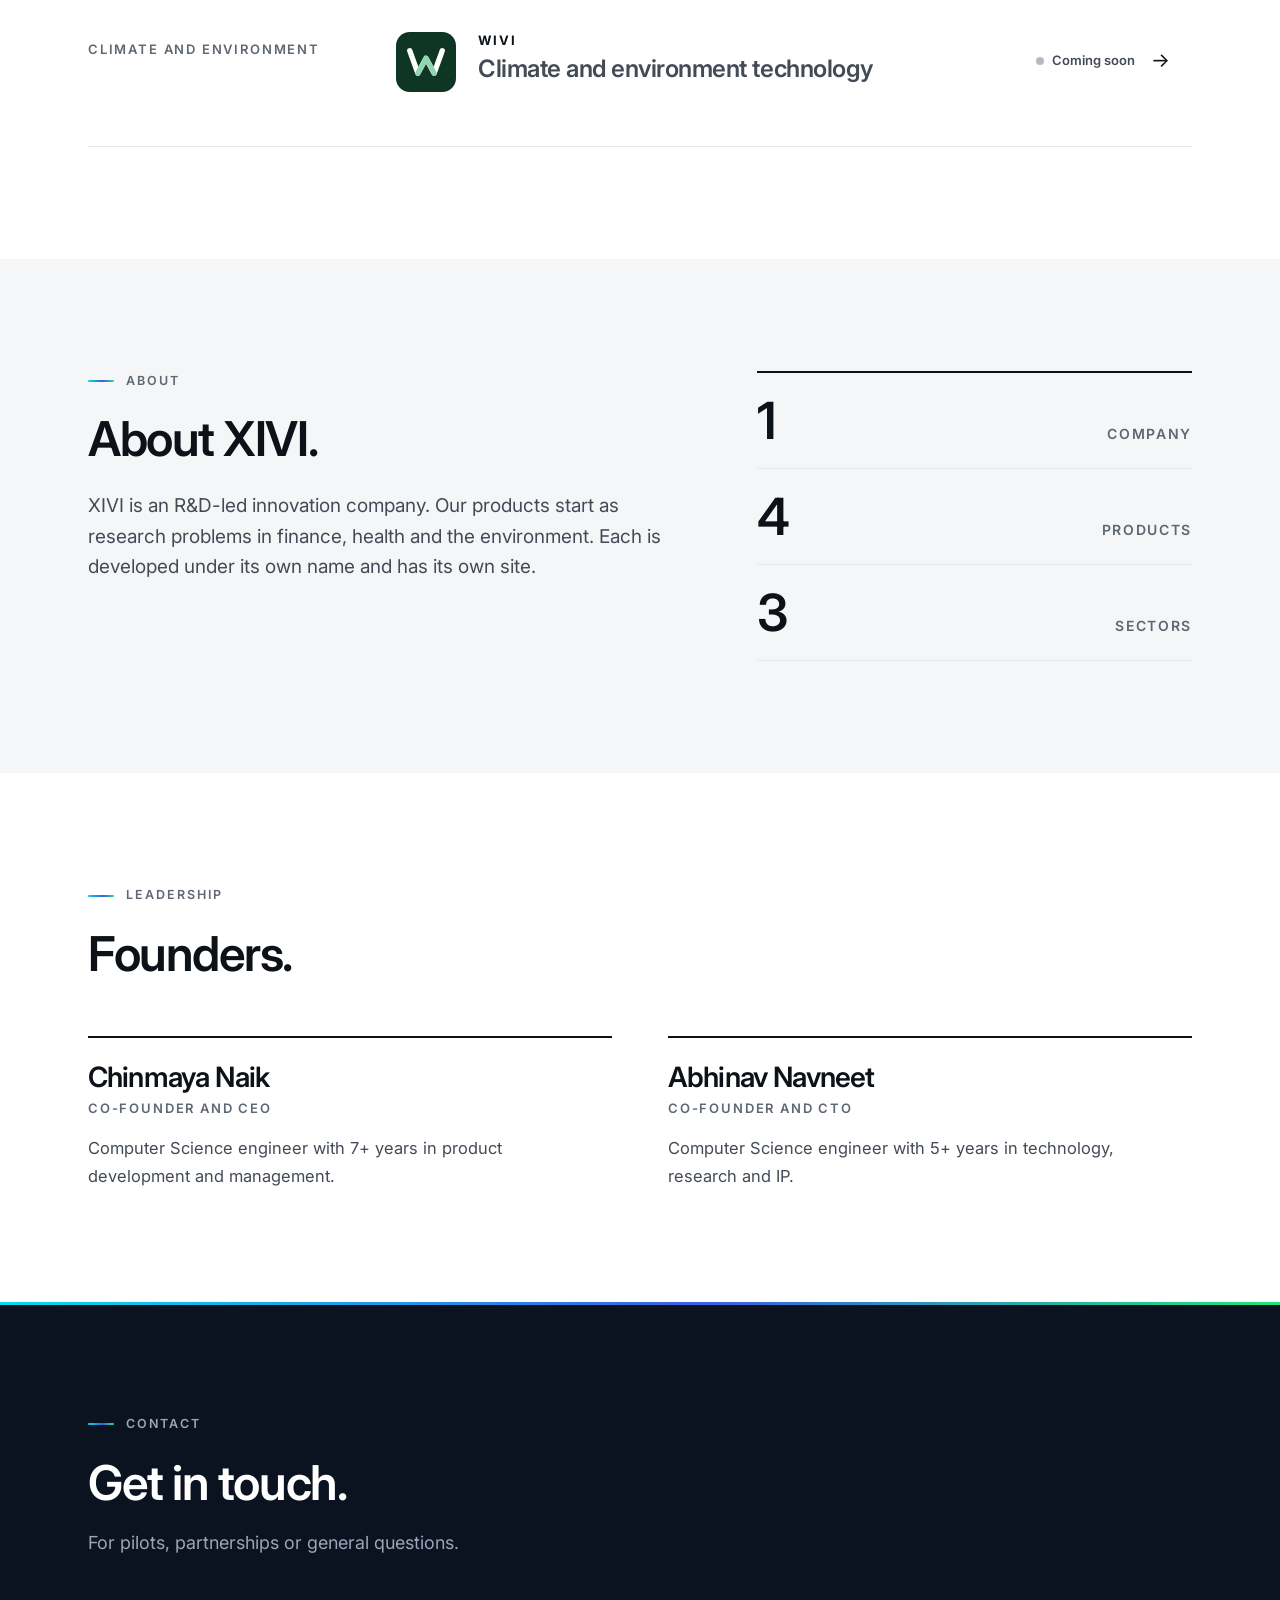
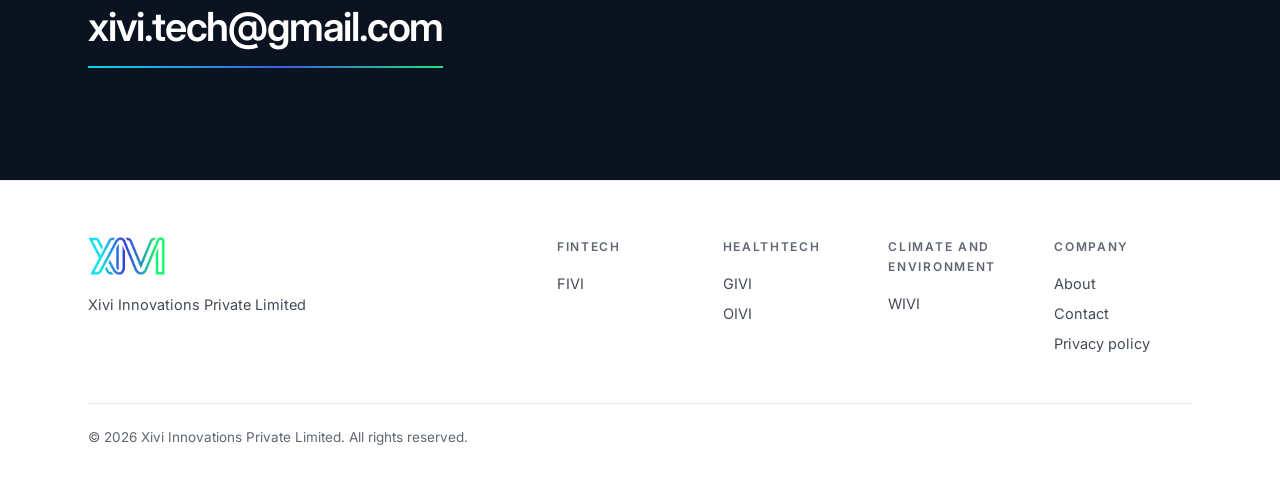
==== commit 9b87785e: "Remove family bar Co-Authored-By: Claude Sonnet 5.5 <noreply@anthropic.com>" ====
--- a/index.html
+++ b/index.html
@@ -17,17 +17,10 @@
 <link rel="preconnect" href="https://fonts.googleapis.com">
 <link rel="preconnect" href="https://fonts.gstatic.com" crossorigin>
 <link href="https://fonts.googleapis.com/css2?family=Inter:wght@400;500;600;700&display=swap" rel="stylesheet">
-<link rel="stylesheet" href="assets/family.css?v=1">
-<link rel="stylesheet" href="assets/hub.css?v=1">
+<link rel="stylesheet" href="assets/hub.css?v=2">
 </head>
 <body>
 
-<div class="fam"><div class="in">
-  <a class="parent" href="https://xivi.work" aria-current="page">XIVI<small>Innovations</small></a>
-  <nav aria-label="XIVI products">
-    <a href="https://fivi.xivi.work">FIVI</a><a href="https://givi.xivi.work">GIVI</a><a href="https://oivi.xivi.work">OIVI</a><a href="https://wivi.xivi.work">WIVI</a>
-  </nav>
-</div></div>
 
 <header>
   <div class="wrap nav">
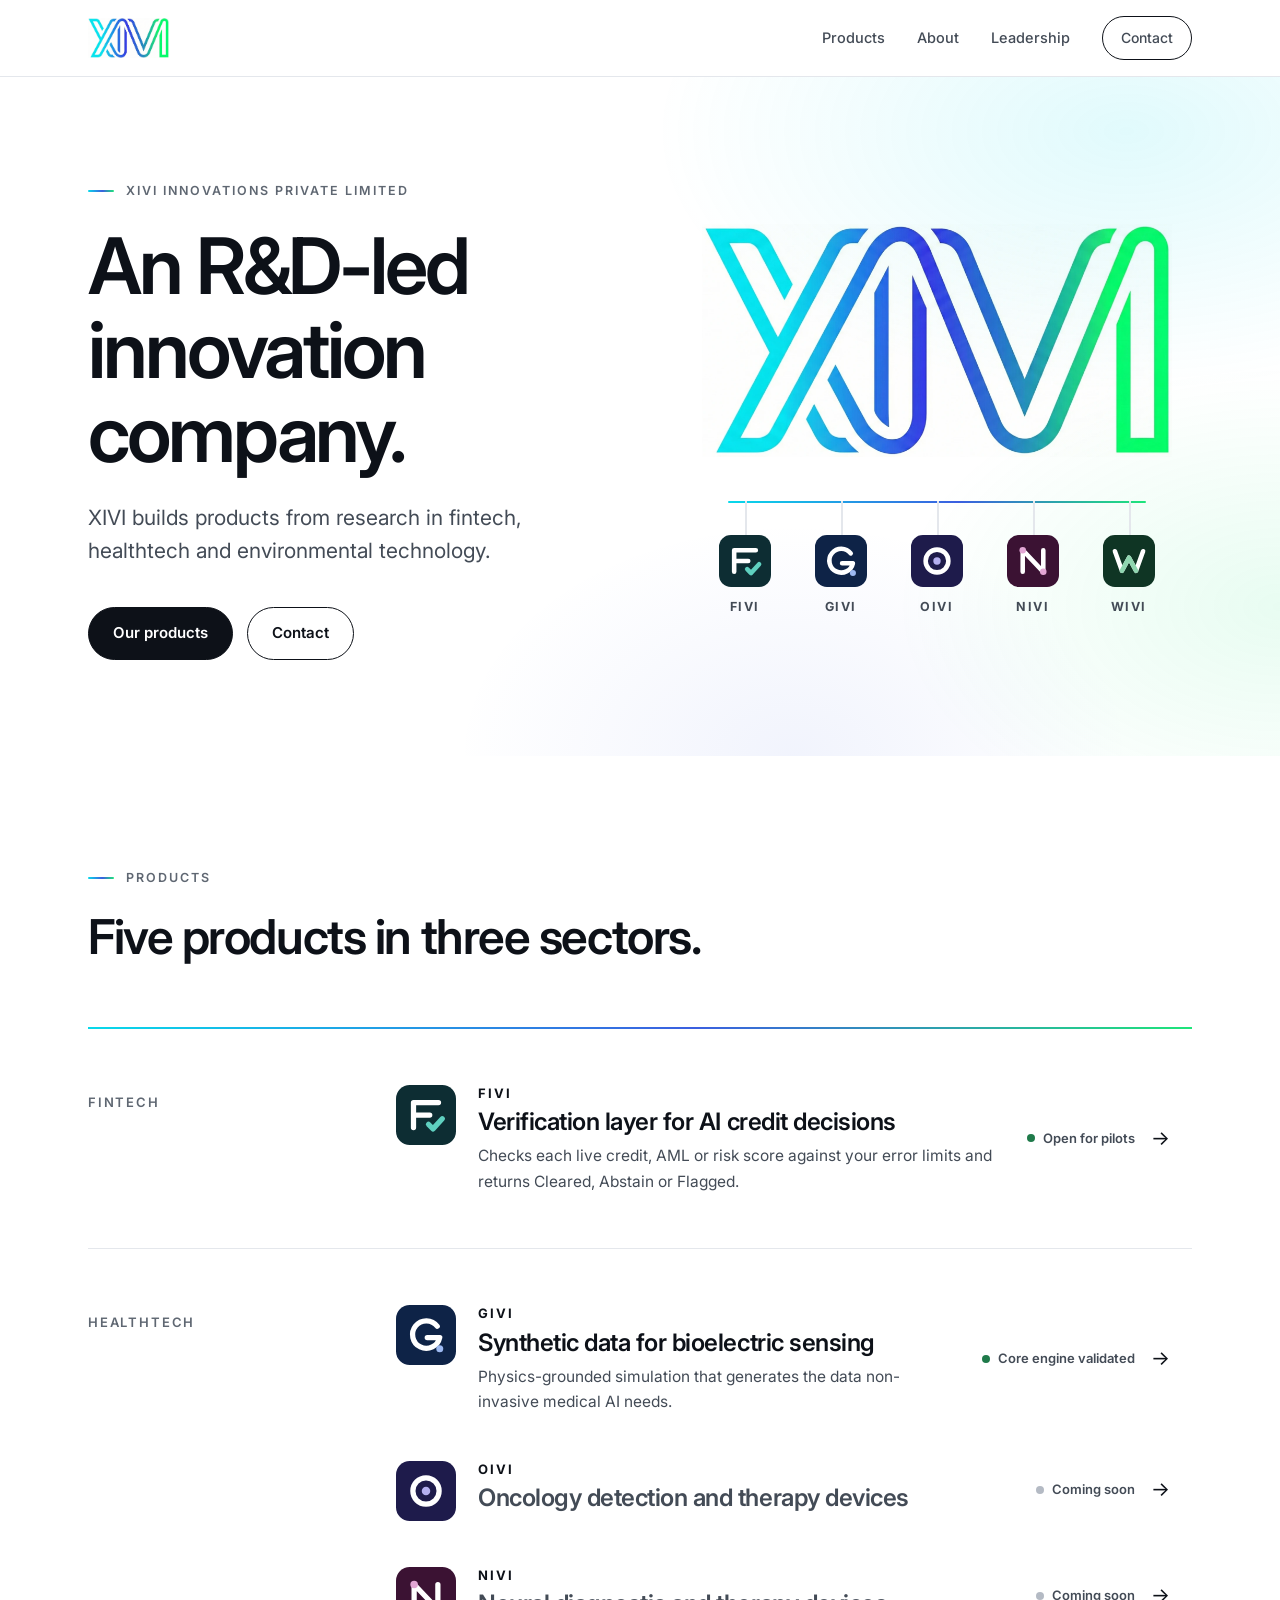
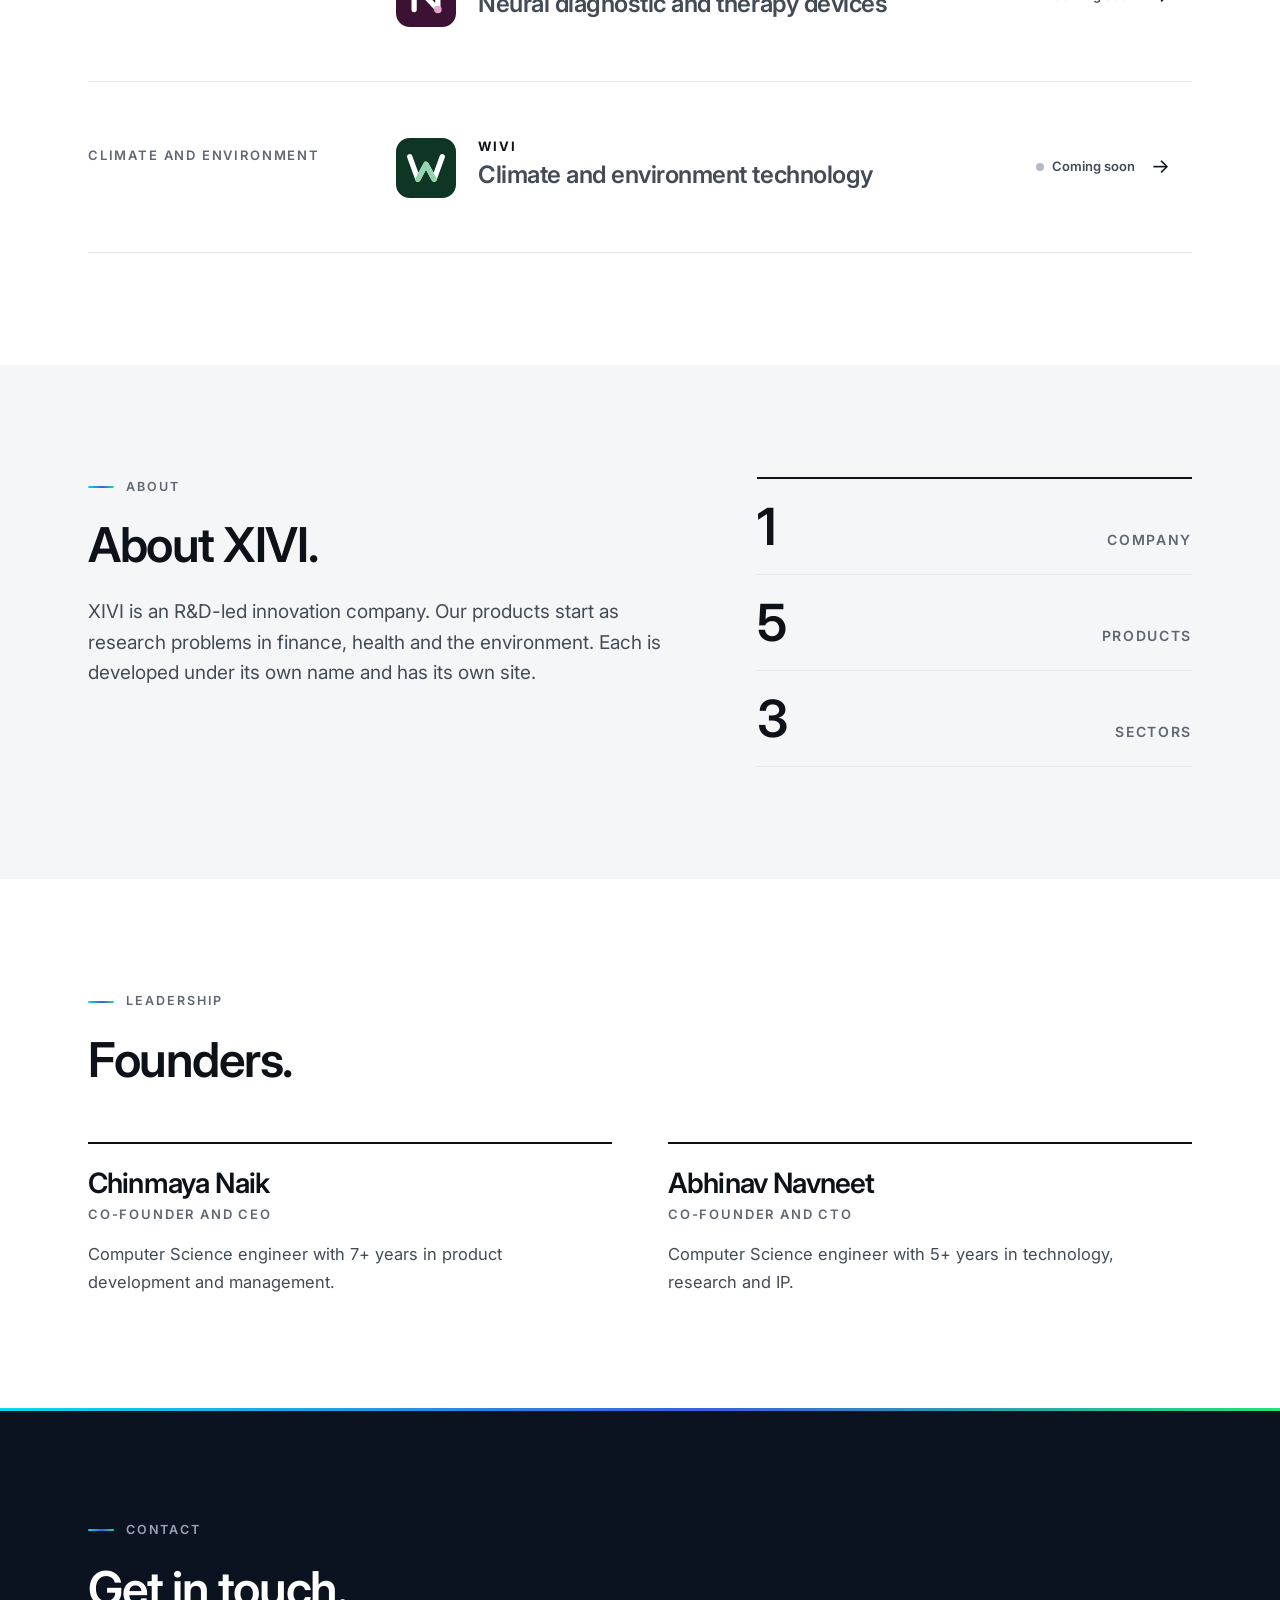
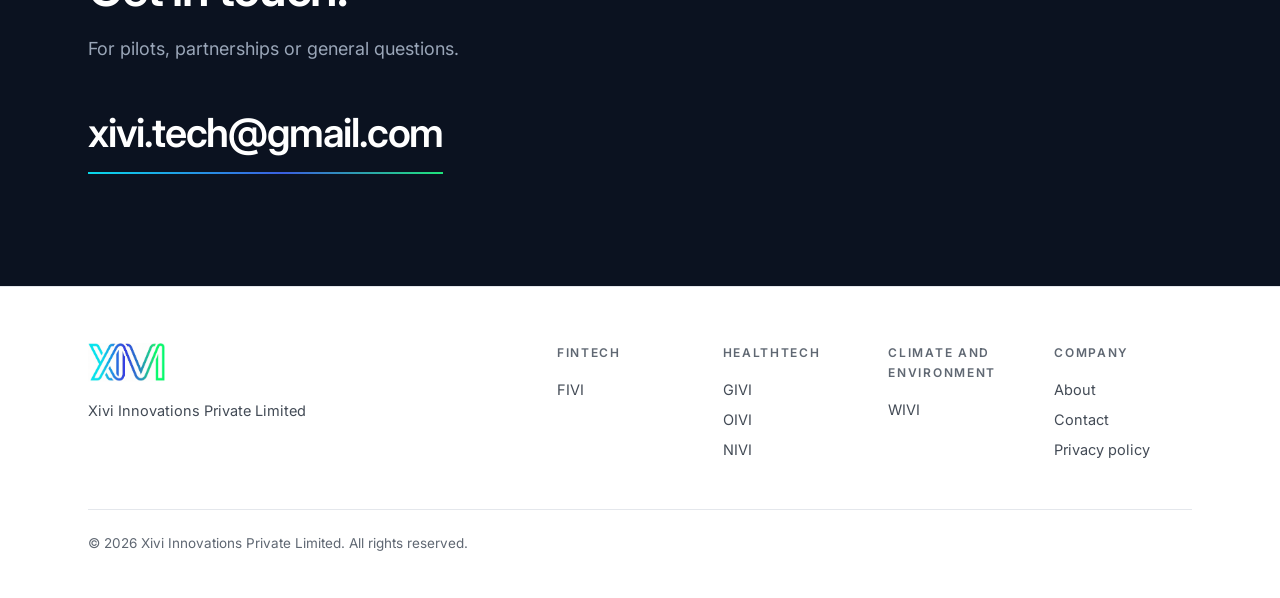
==== commit 3cb9ab6e: "Add NIVI to the XIVI parent site Co-Authored-By: Claude Sonnet 5.5 <noreply@anthropic.com>" ====
--- a/index.html
+++ b/index.html
@@ -5,11 +5,11 @@
 <meta name="viewport" content="width=device-width, initial-scale=1">
 <meta name="color-scheme" content="only light">
 <title>XIVI — R&D-led innovation company</title>
-<meta name="description" content="XIVI is an R&D-led innovation company building products in fintech, healthtech and environmental technology: FIVI, GIVI, OIVI and WIVI.">
+<meta name="description" content="XIVI is an R&D-led innovation company building products in fintech, healthtech and environmental technology: FIVI, GIVI, OIVI, NIVI and WIVI.">
 <meta property="og:type" content="website">
 <meta property="og:site_name" content="XIVI">
 <meta property="og:title" content="XIVI — R&D-led innovation company">
-<meta property="og:description" content="Products in fintech, healthtech and environmental technology: FIVI, GIVI, OIVI and WIVI.">
+<meta property="og:description" content="Products in fintech, healthtech and environmental technology: FIVI, GIVI, OIVI, NIVI and WIVI.">
 <meta property="og:url" content="https://xivi.work/">
 <meta property="og:image" content="https://xivi.work/assets/og.png">
 <meta name="twitter:card" content="summary_large_image">
@@ -17,7 +17,7 @@
 <link rel="preconnect" href="https://fonts.googleapis.com">
 <link rel="preconnect" href="https://fonts.gstatic.com" crossorigin>
 <link href="https://fonts.googleapis.com/css2?family=Inter:wght@400;500;600;700&display=swap" rel="stylesheet">
-<link rel="stylesheet" href="assets/hub.css?v=2">
+<link rel="stylesheet" href="assets/hub.css?v=3">
 </head>
 <body>
 
@@ -48,12 +48,13 @@
       </div>
     </div>
 
-    <div class="family" aria-label="XIVI and its four products">
+    <div class="family" aria-label="XIVI and its five products">
       <img class="big" src="assets/xivi-logo.png" alt="XIVI">
       <div class="rail">
         <a href="https://fivi.xivi.work"><img src="assets/fivi-mark.svg" alt="">FIVI</a>
         <a href="https://givi.xivi.work"><img src="assets/givi-mark.svg" alt="">GIVI</a>
         <a href="https://oivi.xivi.work"><img src="assets/oivi-mark.svg" alt="">OIVI</a>
+        <a href="https://nivi.xivi.work"><img src="assets/nivi-mark.svg" alt="">NIVI</a>
         <a href="https://wivi.xivi.work"><img src="assets/wivi-mark.svg" alt="">WIVI</a>
       </div>
     </div>
@@ -63,7 +64,7 @@
 <section id="products">
   <div class="wrap">
     <p class="eyebrow">Products</p>
-    <h2>Four products in three sectors.</h2>
+    <h2>Five products in three sectors.</h2>
 
     <div class="plist">
 
@@ -89,6 +90,11 @@
           <a class="prod soon" href="https://oivi.xivi.work" style="--acc:#5148c8">
             <img src="assets/oivi-mark.svg" alt="">
             <span><span class="n">OIVI</span><span class="t">Oncology detection and therapy devices</span></span>
+            <span class="go"><span class="status soon">Coming soon</span><span class="arrow" aria-hidden="true">→</span></span>
+          </a>
+          <a class="prod soon" href="https://nivi.xivi.work" style="--acc:#a3358a">
+            <img src="assets/nivi-mark.svg" alt="">
+            <span><span class="n">NIVI</span><span class="t">Neural diagnostic and therapy devices</span></span>
             <span class="go"><span class="status soon">Coming soon</span><span class="arrow" aria-hidden="true">→</span></span>
           </a>
         </div>
@@ -118,7 +124,7 @@
     </div>
     <div class="facts">
       <div><b>1</b><span>Company</span></div>
-      <div><b>4</b><span>Products</span></div>
+      <div><b>5</b><span>Products</span></div>
       <div><b>3</b><span>Sectors</span></div>
     </div>
   </div>
@@ -161,7 +167,7 @@
       </div>
       <div class="fcols">
         <div><h4>Fintech</h4><a href="https://fivi.xivi.work">FIVI</a></div>
-        <div><h4>Healthtech</h4><a href="https://givi.xivi.work">GIVI</a><a href="https://oivi.xivi.work">OIVI</a></div>
+        <div><h4>Healthtech</h4><a href="https://givi.xivi.work">GIVI</a><a href="https://oivi.xivi.work">OIVI</a><a href="https://nivi.xivi.work">NIVI</a></div>
         <div><h4>Climate and environment</h4><a href="https://wivi.xivi.work">WIVI</a></div>
         <div><h4>Company</h4><a href="#about">About</a><a href="#contact">Contact</a><a href="privacy.html">Privacy policy</a></div>
       </div>
--- a/assets/hub.css
+++ b/assets/hub.css
@@ -45,11 +45,11 @@
 .hero .cta{display:flex;gap:14px;flex-wrap:wrap;margin-top:40px}
 .family{display:grid;gap:44px}
 .family .big{width:100%;max-width:470px;mix-blend-mode:multiply;justify-self:start}
-.rail{position:relative;display:grid;grid-template-columns:repeat(4,1fr);gap:12px;padding-top:34px;max-width:470px}
-.rail::before{content:"";position:absolute;left:28px;right:28px;top:0;height:2px;background:var(--grad);border-radius:2px}
+.rail{position:relative;display:grid;grid-template-columns:repeat(5,1fr);gap:10px;padding-top:34px;max-width:470px}
+.rail::before{content:"";position:absolute;left:26px;right:26px;top:0;height:2px;background:var(--grad);border-radius:2px}
 .rail a{position:relative;display:flex;flex-direction:column;align-items:center;gap:10px;text-decoration:none;font-size:12.5px;font-weight:700;letter-spacing:.12em;color:var(--ink2)}
 .rail a::before{content:"";position:absolute;top:-34px;left:50%;width:2px;height:34px;background:var(--line)}
-.rail img{width:58px;height:58px;transition:transform .18s}
+.rail img{width:52px;height:52px;transition:transform .18s}
 .rail a:hover img{transform:translateY(-3px)}
 .rail a:hover{color:var(--ink)}
 @media(max-width:900px){.hero{padding:56px 0 64px}.hero .wrap{grid-template-columns:1fr;gap:56px}}
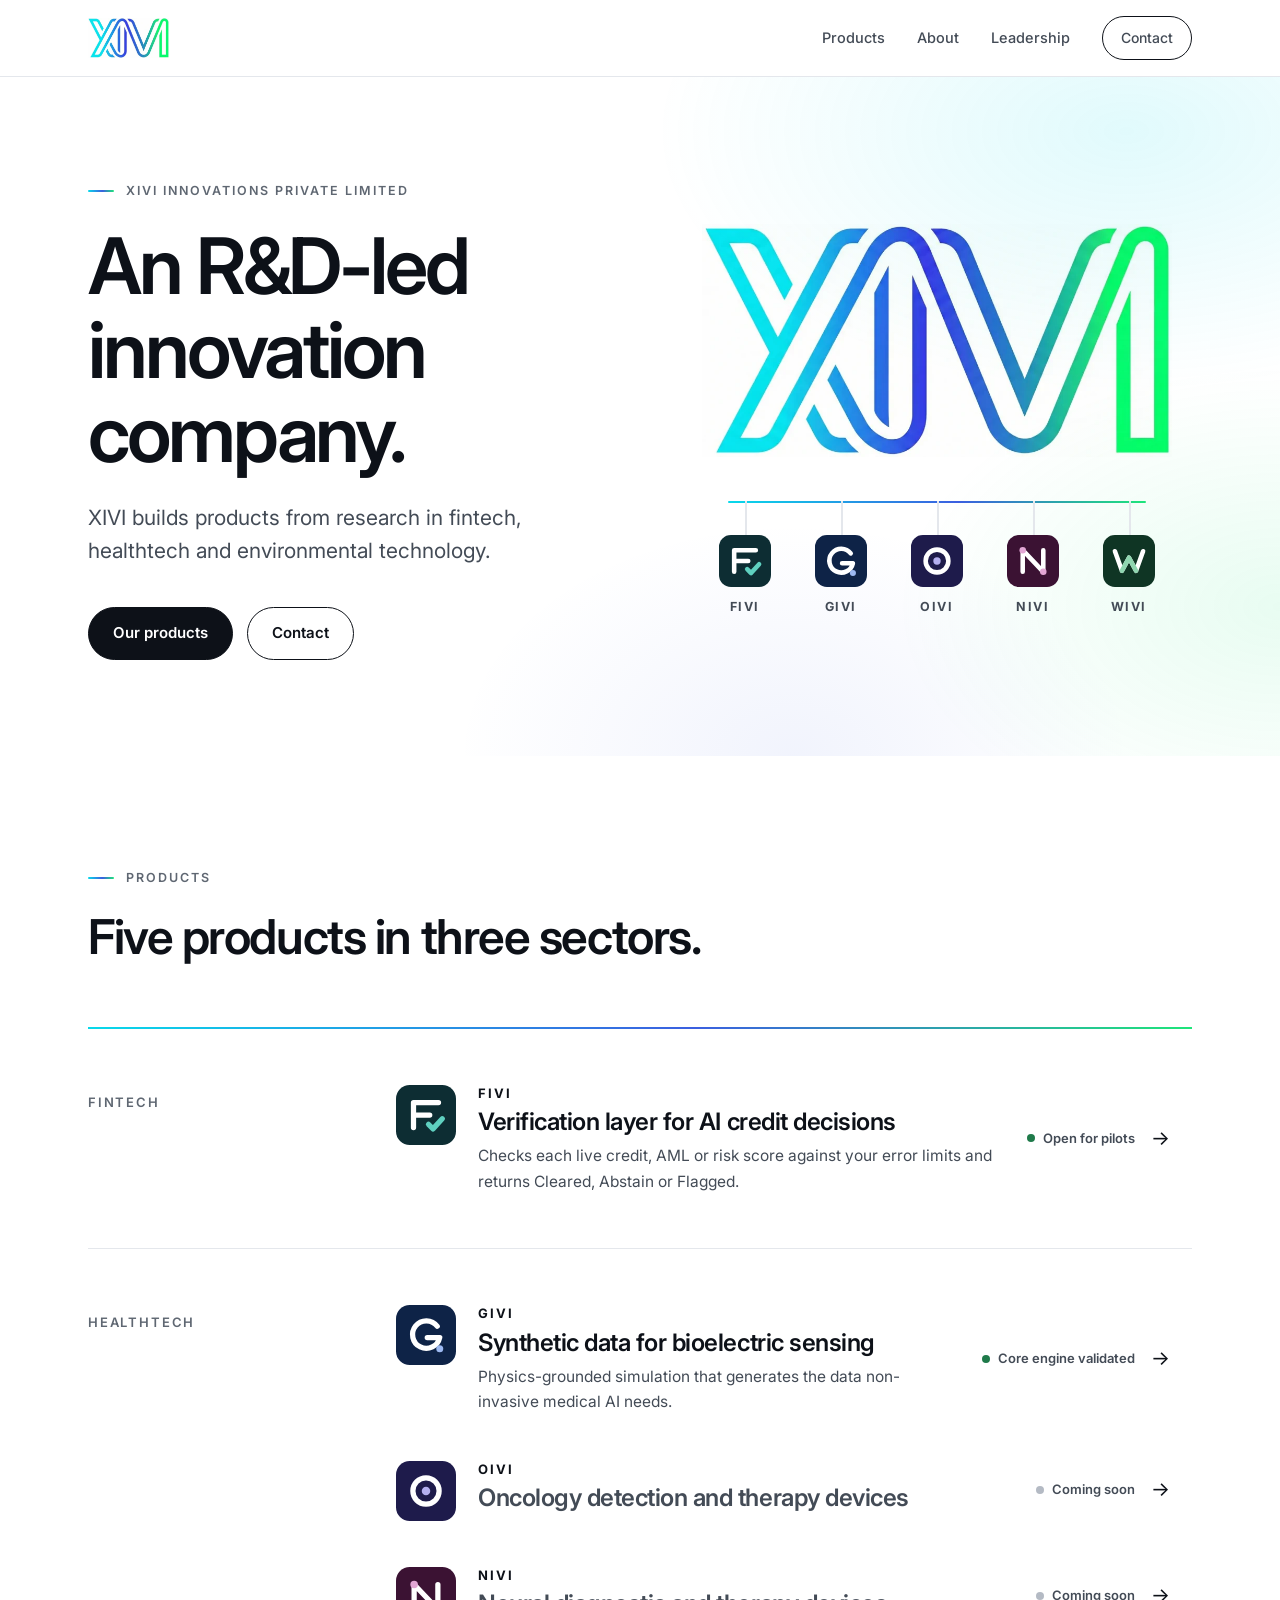
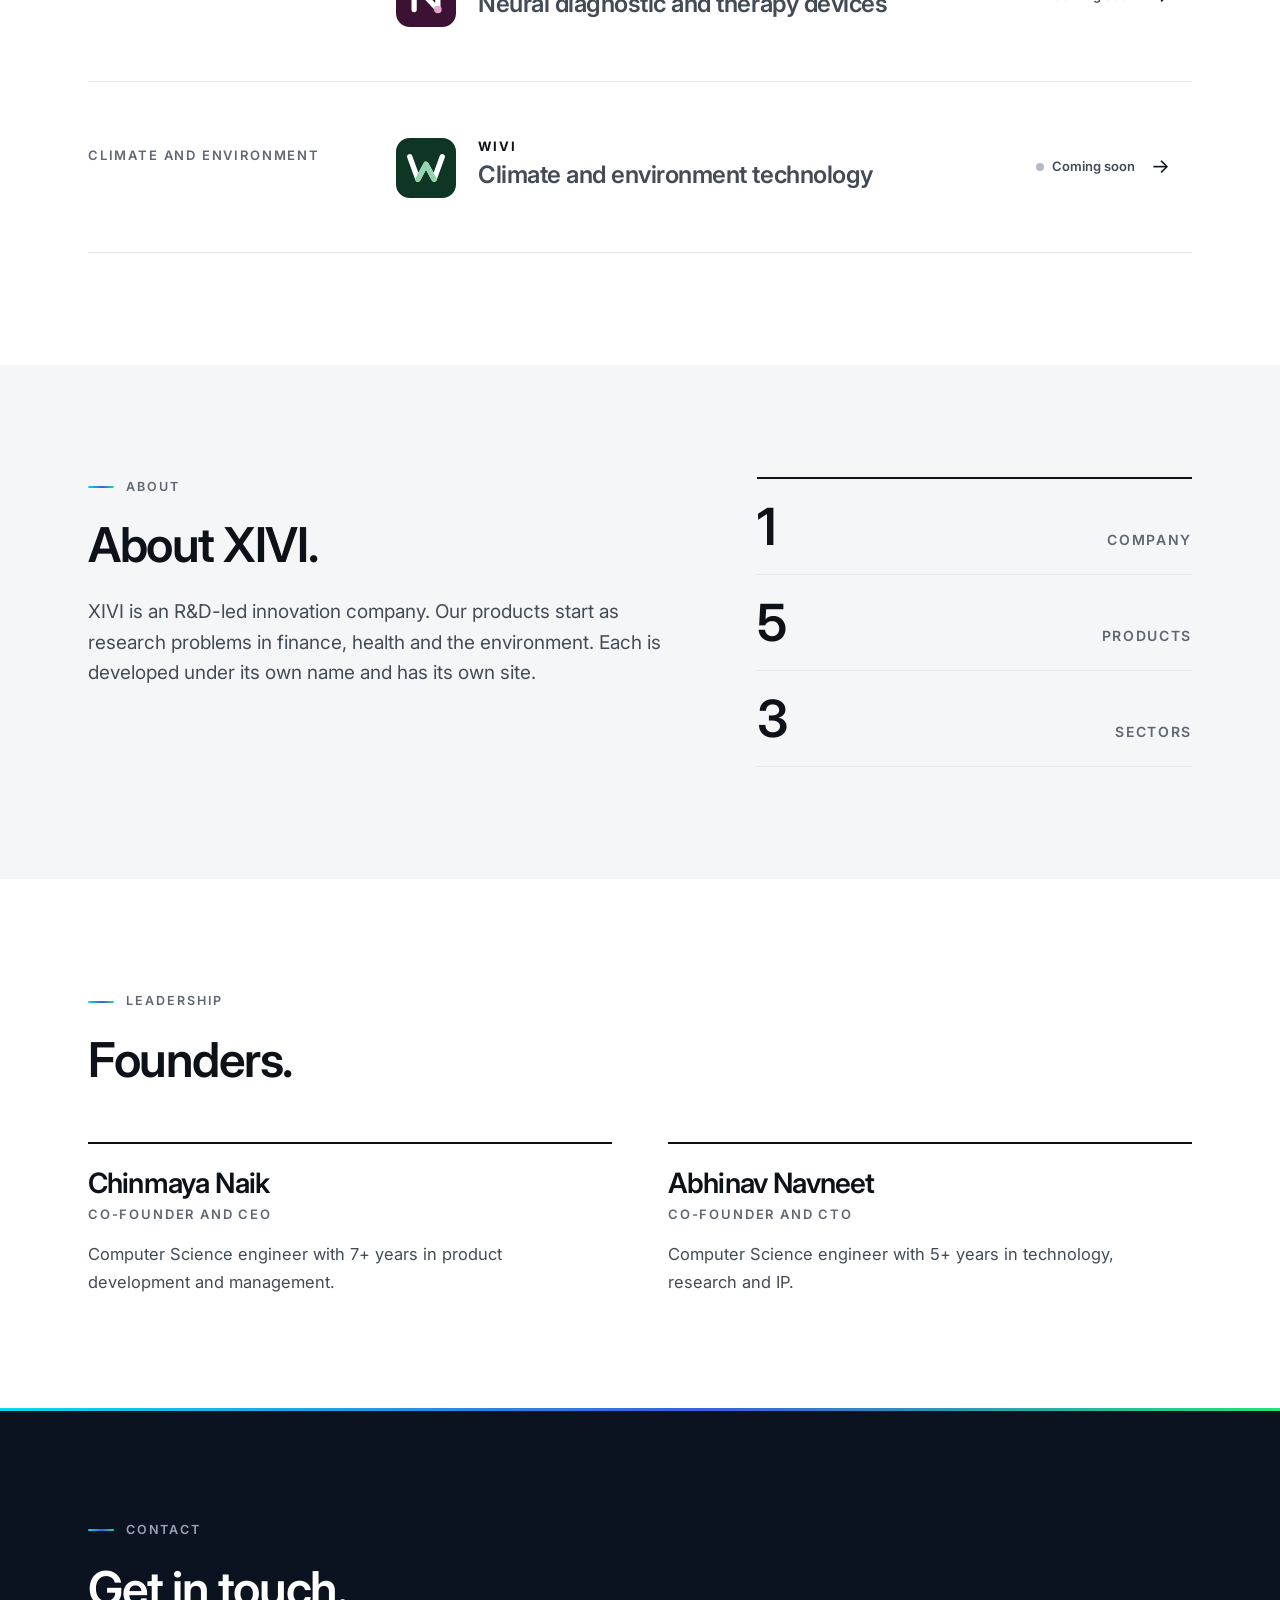
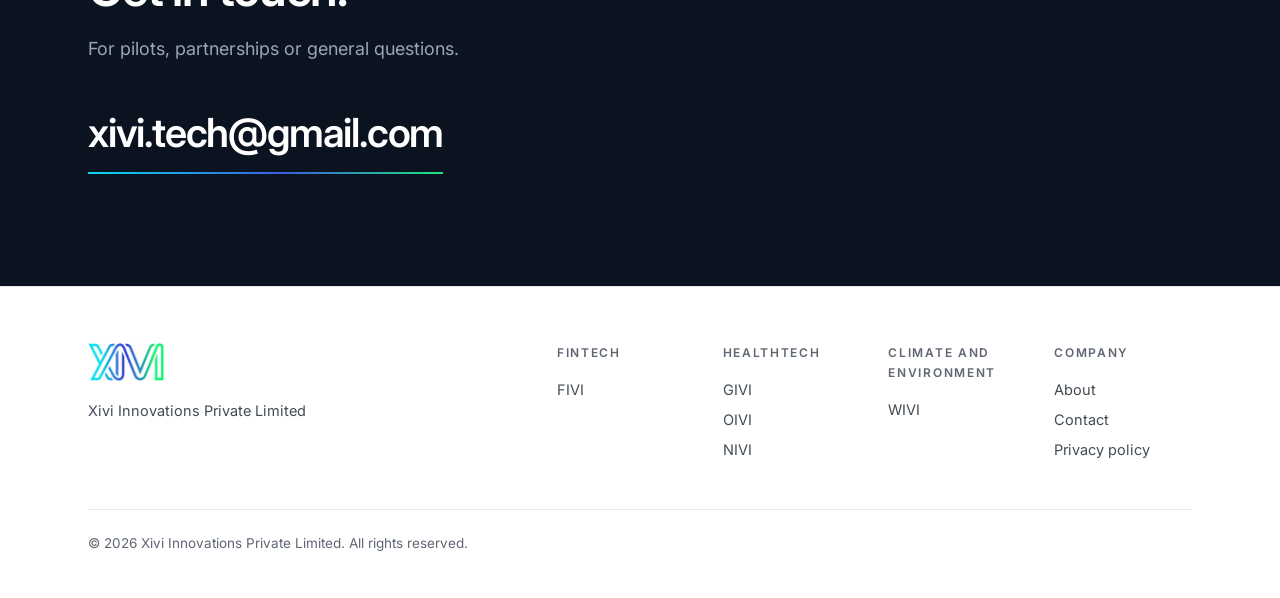
==== commit 21535eb5: "SEO: titles, descriptions, canonicals, share images, structured data, sitemap, robots, 404, lighter " ====
--- a/index.html
+++ b/index.html
@@ -1,30 +1,113 @@
 <!doctype html>
-<html lang="en">
+<html lang="en-IN">
 <head>
 <meta charset="utf-8">
 <meta name="viewport" content="width=device-width, initial-scale=1">
 <meta name="color-scheme" content="only light">
-<title>XIVI — R&D-led innovation company</title>
-<meta name="description" content="XIVI is an R&D-led innovation company building products in fintech, healthtech and environmental technology: FIVI, GIVI, OIVI, NIVI and WIVI.">
+<title>XIVI — R&amp;D-led innovation company | Xivi Innovations</title>
+<meta name="description" content="XIVI is an R&amp;D-led innovation company building products in fintech, healthtech and climate technology: FIVI, GIVI, OIVI, NIVI and WIVI.">
+<meta name="robots" content="index, follow, max-image-preview:large">
+<meta name="theme-color" content="#ffffff">
+<link rel="canonical" href="https://xivi.work/">
+<link rel="icon" href="assets/xivi-mark.svg" type="image/svg+xml">
+<link rel="icon" href="assets/favicon-48.png" sizes="48x48" type="image/png">
+<link rel="apple-touch-icon" href="assets/apple-touch-icon.png">
 <meta property="og:type" content="website">
 <meta property="og:site_name" content="XIVI">
-<meta property="og:title" content="XIVI — R&D-led innovation company">
-<meta property="og:description" content="Products in fintech, healthtech and environmental technology: FIVI, GIVI, OIVI, NIVI and WIVI.">
+<meta property="og:locale" content="en_IN">
+<meta property="og:title" content="XIVI — R&amp;D-led innovation company | Xivi Innovations">
+<meta property="og:description" content="XIVI is an R&amp;D-led innovation company building products in fintech, healthtech and climate technology: FIVI, GIVI, OIVI, NIVI and WIVI.">
 <meta property="og:url" content="https://xivi.work/">
 <meta property="og:image" content="https://xivi.work/assets/og.png">
+<meta property="og:image:width" content="1200">
+<meta property="og:image:height" content="630">
+<meta property="og:image:alt" content="XIVI by Xivi Innovations">
 <meta name="twitter:card" content="summary_large_image">
-<link rel="icon" href="assets/xivi-mark.svg" type="image/svg+xml">
+<meta name="twitter:title" content="XIVI — R&amp;D-led innovation company | Xivi Innovations">
+<meta name="twitter:description" content="XIVI is an R&amp;D-led innovation company building products in fintech, healthtech and climate technology: FIVI, GIVI, OIVI, NIVI and WIVI.">
+<meta name="twitter:image" content="https://xivi.work/assets/og.png">
+<script type="application/ld+json">
+{
+ "@context": "https://schema.org",
+ "@graph": [
+  {
+   "@type": "Organization",
+   "@id": "https://xivi.work/#org",
+   "name": "Xivi Innovations Private Limited",
+   "alternateName": "XIVI",
+   "url": "https://xivi.work/",
+   "logo": "https://xivi.work/assets/xivi-logo.png",
+   "email": "xivi.tech@gmail.com",
+   "description": "R&D-led innovation company building products in fintech, healthtech and environmental technology.",
+   "brand": [
+    {
+     "@type": "Brand",
+     "name": "FIVI",
+     "url": "https://fivi.xivi.work/",
+     "description": "Verification layer for AI credit decisions"
+    },
+    {
+     "@type": "Brand",
+     "name": "GIVI",
+     "url": "https://givi.xivi.work/",
+     "description": "Synthetic data for bioelectric sensing"
+    },
+    {
+     "@type": "Brand",
+     "name": "OIVI",
+     "url": "https://oivi.xivi.work/",
+     "description": "Oncology detection and therapy devices"
+    },
+    {
+     "@type": "Brand",
+     "name": "NIVI",
+     "url": "https://nivi.xivi.work/",
+     "description": "Neural diagnostic and therapy devices"
+    },
+    {
+     "@type": "Brand",
+     "name": "WIVI",
+     "url": "https://wivi.xivi.work/",
+     "description": "Climate and environment technology"
+    }
+   ],
+   "founder": [
+    {
+     "@type": "Person",
+     "name": "Chinmaya Naik",
+     "jobTitle": "Co-Founder and CEO"
+    },
+    {
+     "@type": "Person",
+     "name": "Abhinav Navneet",
+     "jobTitle": "Co-Founder and CTO"
+    }
+   ]
+  },
+  {
+   "@type": "WebSite",
+   "@id": "https://xivi.work/#website",
+   "url": "https://xivi.work/",
+   "name": "XIVI",
+   "inLanguage": "en-IN",
+   "publisher": {
+    "@id": "https://xivi.work/#org"
+   }
+  }
+ ]
+}
+</script>
 <link rel="preconnect" href="https://fonts.googleapis.com">
 <link rel="preconnect" href="https://fonts.gstatic.com" crossorigin>
 <link href="https://fonts.googleapis.com/css2?family=Inter:wght@400;500;600;700&display=swap" rel="stylesheet">
-<link rel="stylesheet" href="assets/hub.css?v=3">
+<link rel="stylesheet" href="assets/hub.css?v=5">
 </head>
 <body>
 
 
 <header>
   <div class="wrap nav">
-    <a class="brand" href="#top" aria-label="XIVI home"><img src="assets/xivi-logo.png" alt="XIVI"></a>
+    <a class="brand" href="#top" aria-label="XIVI home"><img src="assets/xivi-logo-sm.webp" alt="XIVI" width="320" height="159" decoding="async"></a>
     <nav class="links">
       <a href="#products">Products</a>
       <a href="#about">About</a>
@@ -49,7 +132,7 @@
     </div>
 
     <div class="family" aria-label="XIVI and its five products">
-      <img class="big" src="assets/xivi-logo.png" alt="XIVI">
+      <img class="big" src="assets/xivi-logo.webp" alt="XIVI" width="900" height="446" fetchpriority="high" decoding="async">
       <div class="rail">
         <a href="https://fivi.xivi.work"><img src="assets/fivi-mark.svg" alt="">FIVI</a>
         <a href="https://givi.xivi.work"><img src="assets/givi-mark.svg" alt="">GIVI</a>
@@ -162,7 +245,7 @@
   <div class="wrap">
     <div class="fgrid">
       <div class="fbrand">
-        <img src="assets/xivi-logo.png" alt="XIVI">
+        <img src="assets/xivi-logo-sm.webp" alt="XIVI" width="320" height="159" decoding="async">
         <p>Xivi Innovations Private Limited</p>
       </div>
       <div class="fcols">
--- a/assets/hub.css
+++ b/assets/hub.css
@@ -44,7 +44,7 @@
 .hero .wrap{display:grid;grid-template-columns:1.05fr .95fr;gap:72px;align-items:center}
 .hero .cta{display:flex;gap:14px;flex-wrap:wrap;margin-top:40px}
 .family{display:grid;gap:44px}
-.family .big{width:100%;max-width:470px;mix-blend-mode:multiply;justify-self:start}
+.family .big{width:100%;height:auto;max-width:470px;mix-blend-mode:multiply;justify-self:start}
 .rail{position:relative;display:grid;grid-template-columns:repeat(5,1fr);gap:10px;padding-top:34px;max-width:470px}
 .rail::before{content:"";position:absolute;left:26px;right:26px;top:0;height:2px;background:var(--grad);border-radius:2px}
 .rail a{position:relative;display:flex;flex-direction:column;align-items:center;gap:10px;text-decoration:none;font-size:12.5px;font-weight:700;letter-spacing:.12em;color:var(--ink2)}
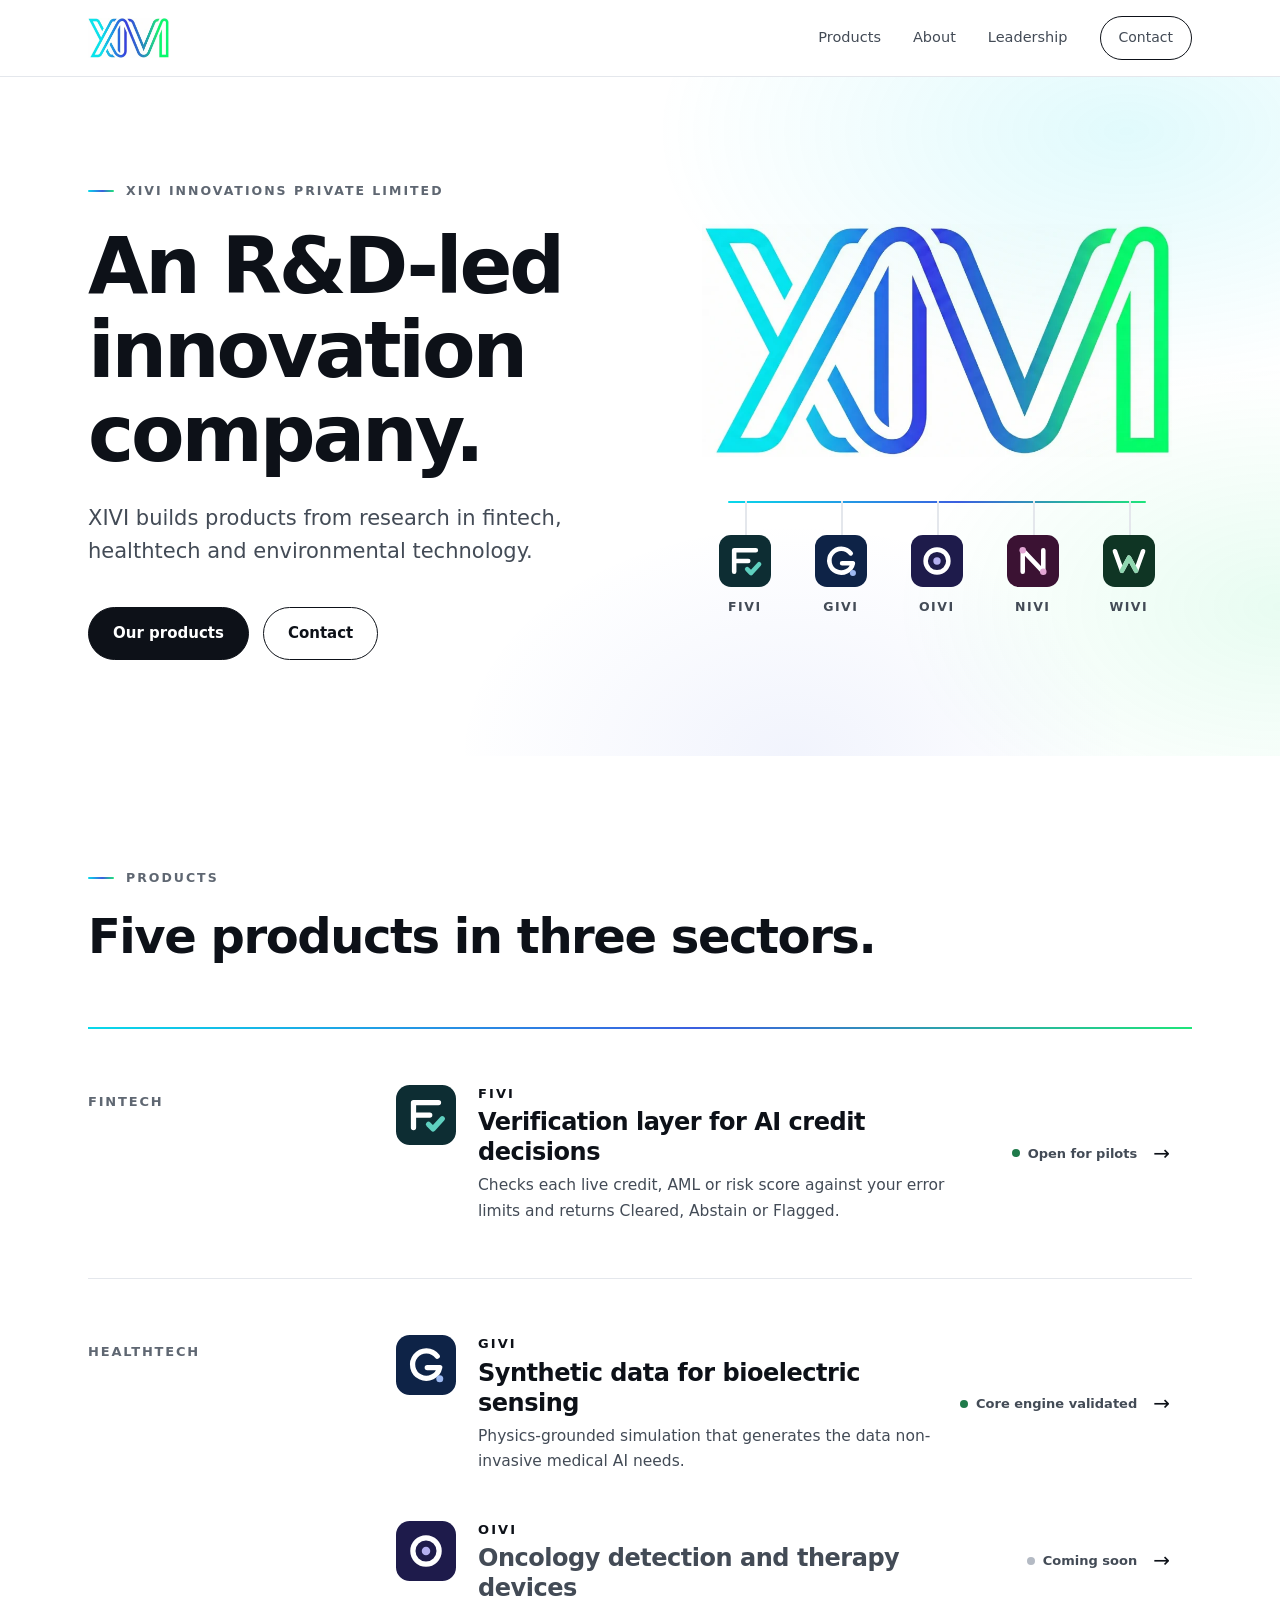
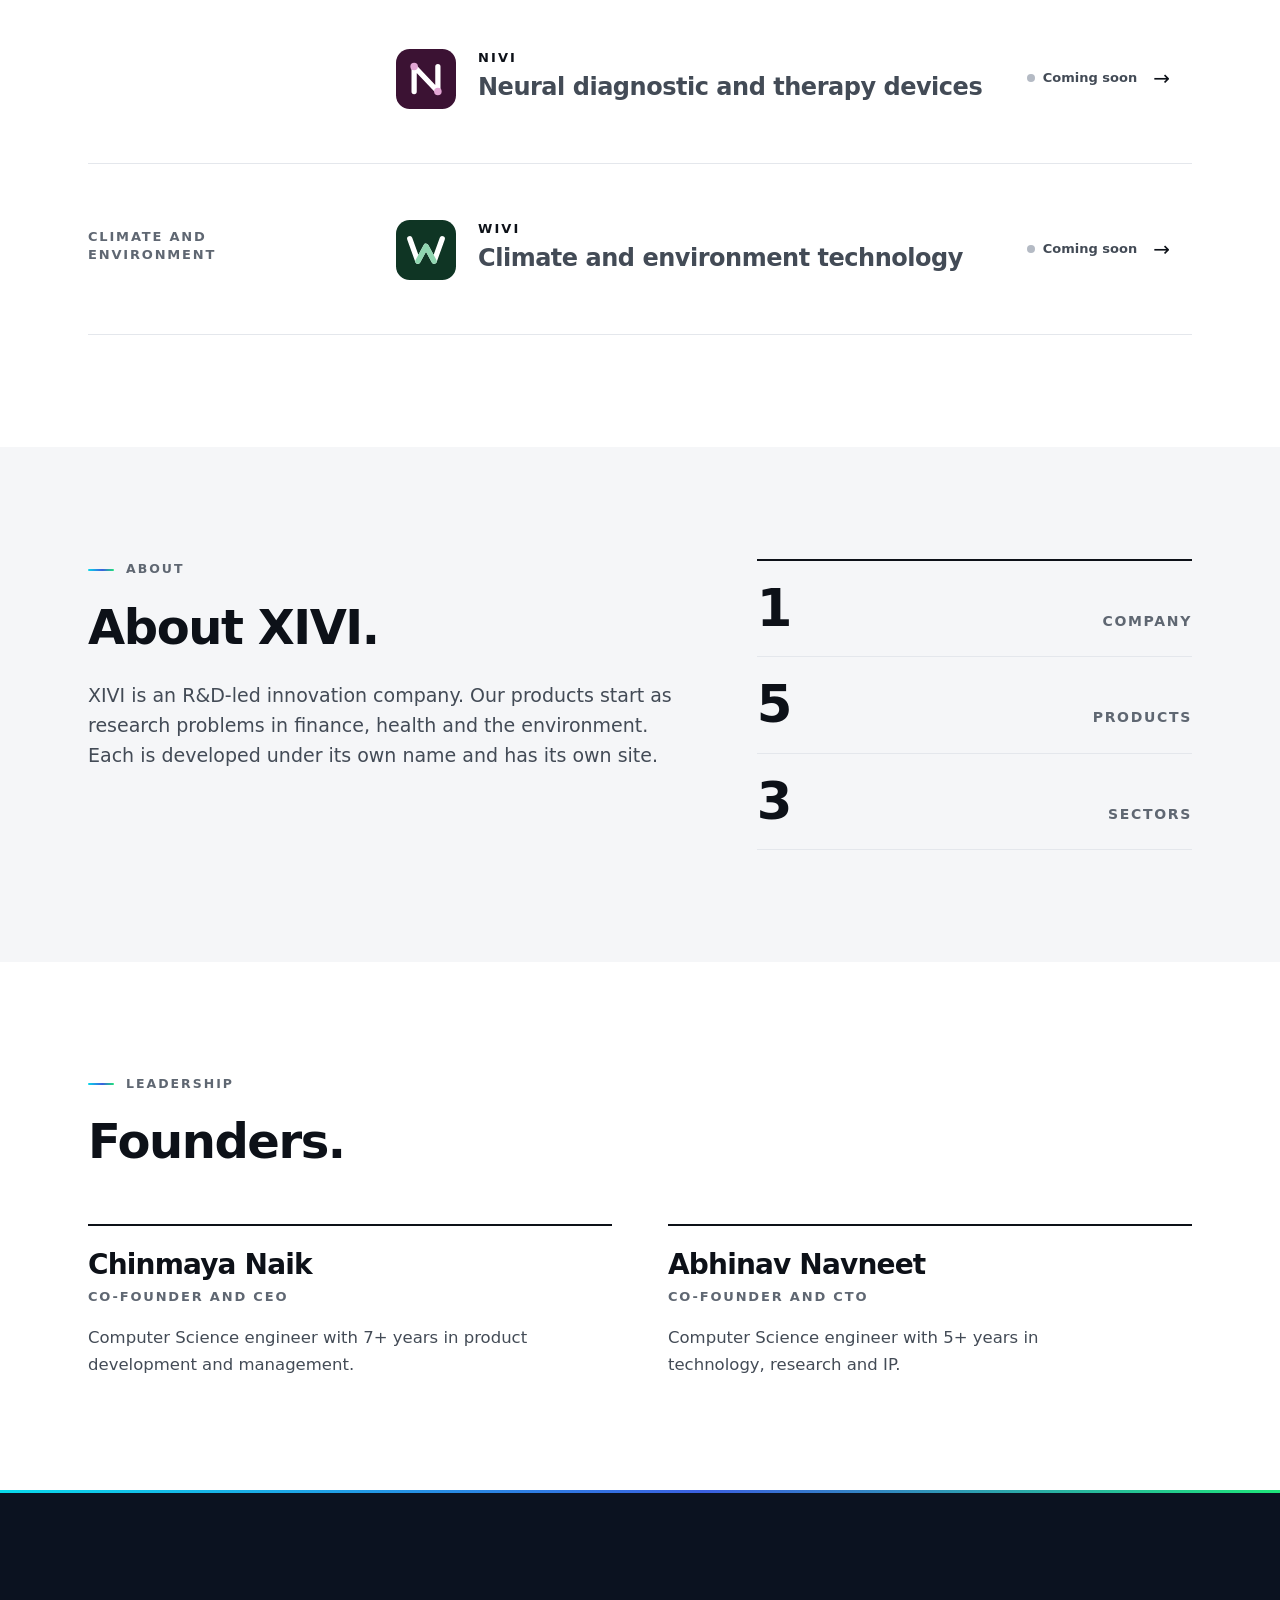
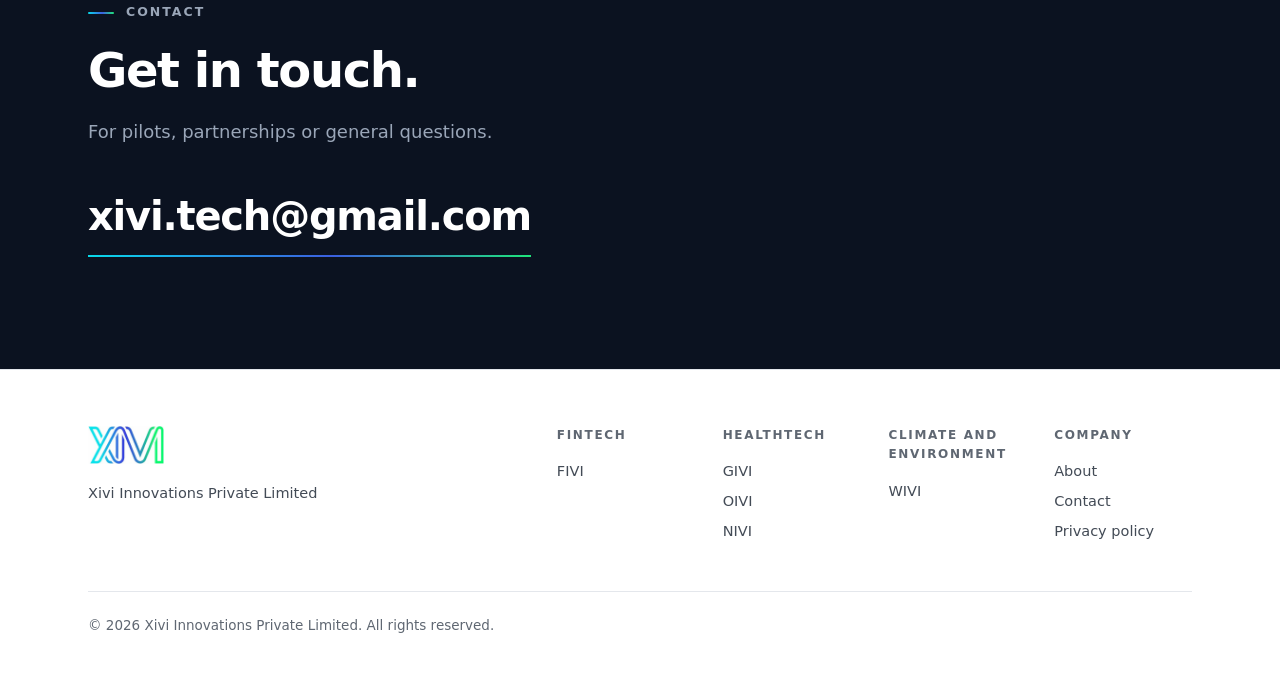
==== commit cc1db5ac: "Security hardening: content security policy, referrer policy, frame guard, security.txt, no inline c" ====
--- a/index.html
+++ b/index.html
@@ -3,6 +3,8 @@
 <head>
 <meta charset="utf-8">
 <meta name="viewport" content="width=device-width, initial-scale=1">
+<meta http-equiv="Content-Security-Policy" content="default-src 'none'; script-src 'self'; style-src 'self' https://fonts.googleapis.com; font-src https://fonts.gstatic.com; img-src 'self' data:; connect-src 'none'; form-action 'none'; base-uri 'none'; object-src 'none'; manifest-src 'none'">
+<meta name="referrer" content="strict-origin-when-cross-origin">
 <meta name="color-scheme" content="only light">
 <title>XIVI — R&amp;D-led innovation company | Xivi Innovations</title>
 <meta name="description" content="XIVI is an R&amp;D-led innovation company building products in fintech, healthtech and climate technology: FIVI, GIVI, OIVI, NIVI and WIVI.">
@@ -100,7 +102,8 @@
 <link rel="preconnect" href="https://fonts.googleapis.com">
 <link rel="preconnect" href="https://fonts.gstatic.com" crossorigin>
 <link href="https://fonts.googleapis.com/css2?family=Inter:wght@400;500;600;700&display=swap" rel="stylesheet">
-<link rel="stylesheet" href="assets/hub.css?v=5">
+<link rel="stylesheet" href="assets/hub.css?v=7">
+<script src="assets/frame.js" defer></script>
 </head>
 <body>
 
@@ -154,7 +157,7 @@
       <div class="sector">
         <h3>Fintech</h3>
         <div class="prods">
-          <a class="prod" href="https://fivi.xivi.work" style="--acc:#167a87">
+          <a class="prod fivi" href="https://fivi.xivi.work">
             <img src="assets/fivi-mark.svg" alt="">
             <span><span class="n">FIVI</span><span class="t">Verification layer for AI credit decisions</span><span class="d">Checks each live credit, AML or risk score against your error limits and returns Cleared, Abstain or Flagged.</span></span>
             <span class="go"><span class="status">Open for pilots</span><span class="arrow" aria-hidden="true">→</span></span>
@@ -165,17 +168,17 @@
       <div class="sector">
         <h3>Healthtech</h3>
         <div class="prods">
-          <a class="prod" href="https://givi.xivi.work" style="--acc:#2f66c9">
+          <a class="prod givi" href="https://givi.xivi.work">
             <img src="assets/givi-mark.svg" alt="">
             <span><span class="n">GIVI</span><span class="t">Synthetic data for bioelectric sensing</span><span class="d">Physics-grounded simulation that generates the data non-invasive medical AI needs.</span></span>
             <span class="go"><span class="status">Core engine validated</span><span class="arrow" aria-hidden="true">→</span></span>
           </a>
-          <a class="prod soon" href="https://oivi.xivi.work" style="--acc:#5148c8">
+          <a class="prod soon oivi" href="https://oivi.xivi.work">
             <img src="assets/oivi-mark.svg" alt="">
             <span><span class="n">OIVI</span><span class="t">Oncology detection and therapy devices</span></span>
             <span class="go"><span class="status soon">Coming soon</span><span class="arrow" aria-hidden="true">→</span></span>
           </a>
-          <a class="prod soon" href="https://nivi.xivi.work" style="--acc:#a3358a">
+          <a class="prod soon nivi" href="https://nivi.xivi.work">
             <img src="assets/nivi-mark.svg" alt="">
             <span><span class="n">NIVI</span><span class="t">Neural diagnostic and therapy devices</span></span>
             <span class="go"><span class="status soon">Coming soon</span><span class="arrow" aria-hidden="true">→</span></span>
@@ -186,7 +189,7 @@
       <div class="sector">
         <h3>Climate and environment</h3>
         <div class="prods">
-          <a class="prod soon" href="https://wivi.xivi.work" style="--acc:#1c7a50">
+          <a class="prod soon wivi" href="https://wivi.xivi.work">
             <img src="assets/wivi-mark.svg" alt="">
             <span><span class="n">WIVI</span><span class="t">Climate and environment technology</span></span>
             <span class="go"><span class="status soon">Coming soon</span><span class="arrow" aria-hidden="true">→</span></span>
--- a/assets/hub.css
+++ b/assets/hub.css
@@ -136,3 +136,11 @@
 .legal p{color:var(--ink2);font-size:16.5px}
 .legal p+p{margin-top:12px}
 .legal a{color:var(--ink)}
+
+/* classes that replace former inline styles */
+.mt36{margin-top:36px}
+.fbottom.flat{margin-top:0;border-top:0;padding-top:0}
+.prod.fivi{--acc:#167a87}.prod.givi{--acc:#2f66c9}.prod.oivi{--acc:#5148c8}.prod.nivi{--acc:#a3358a}.prod.wivi{--acc:#1c7a50}
+[hidden]{display:none !important}
+
+.legal .mt36{margin-top:36px}
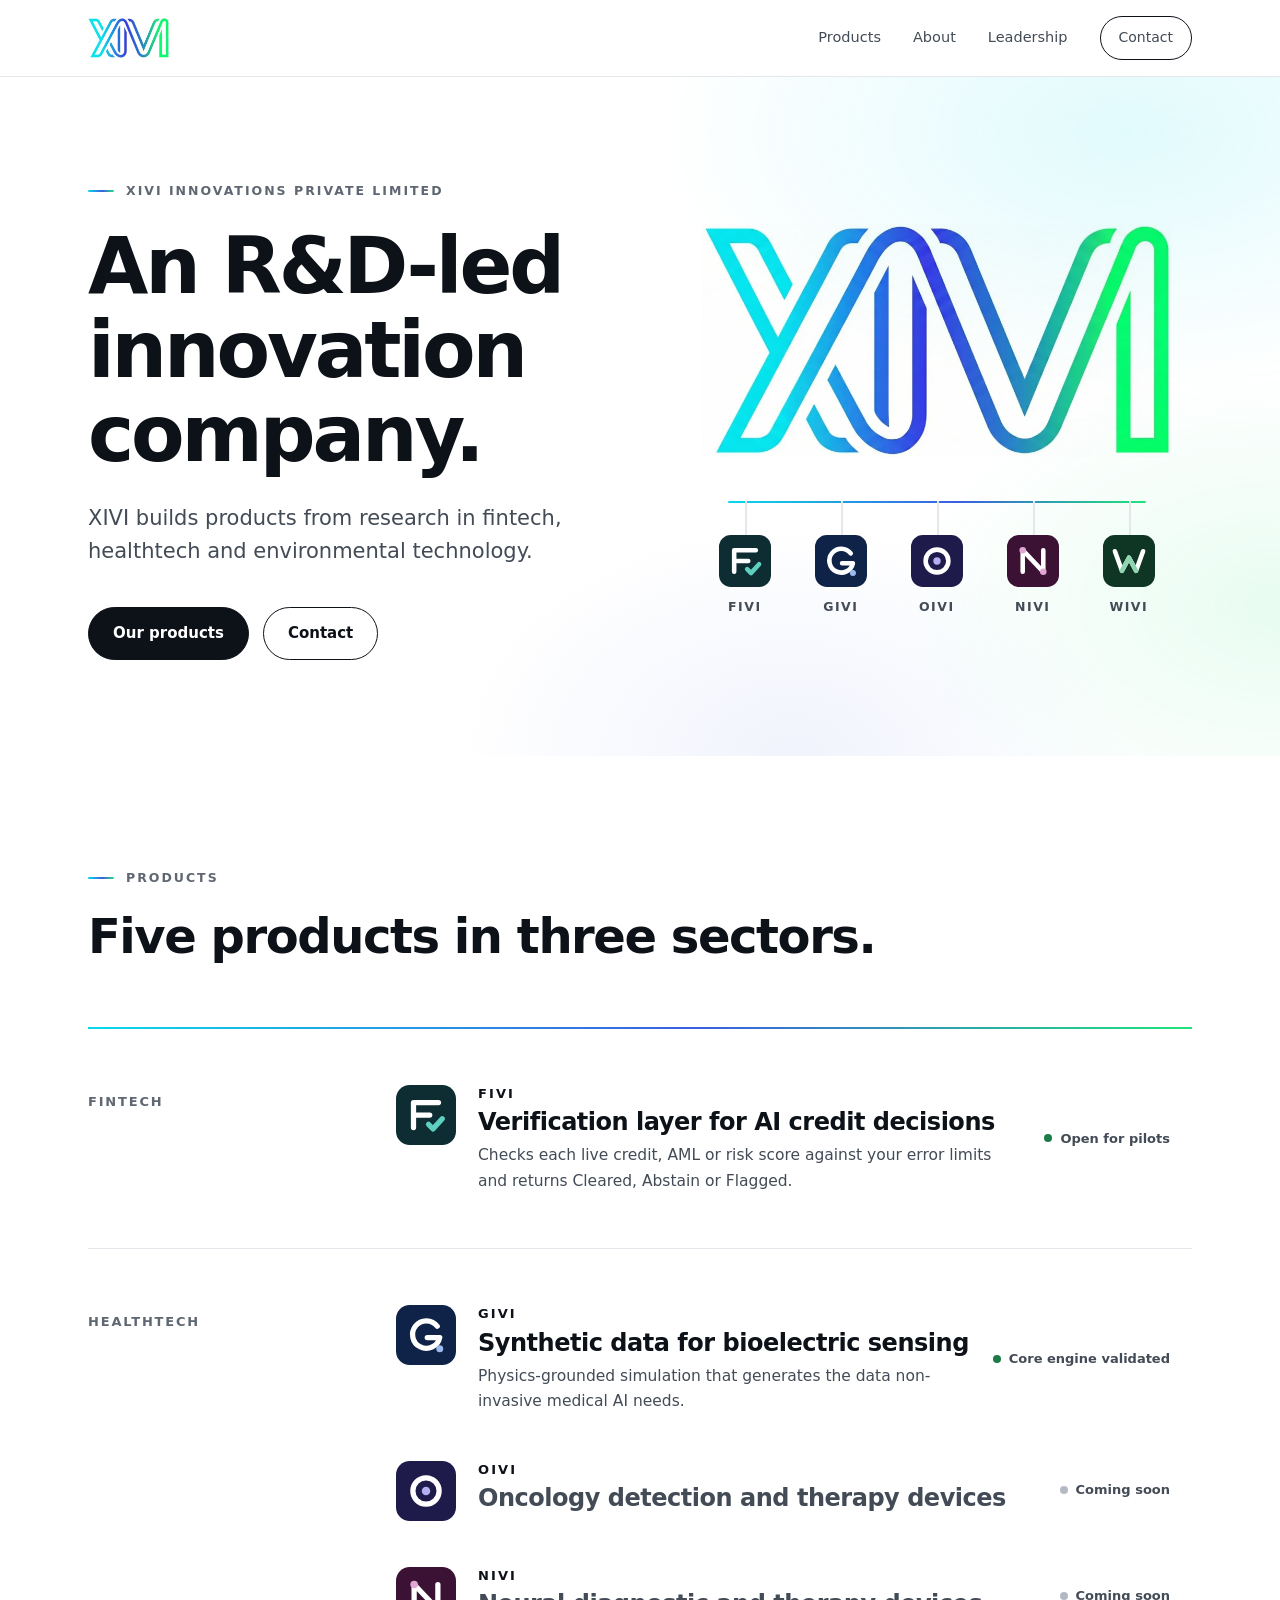
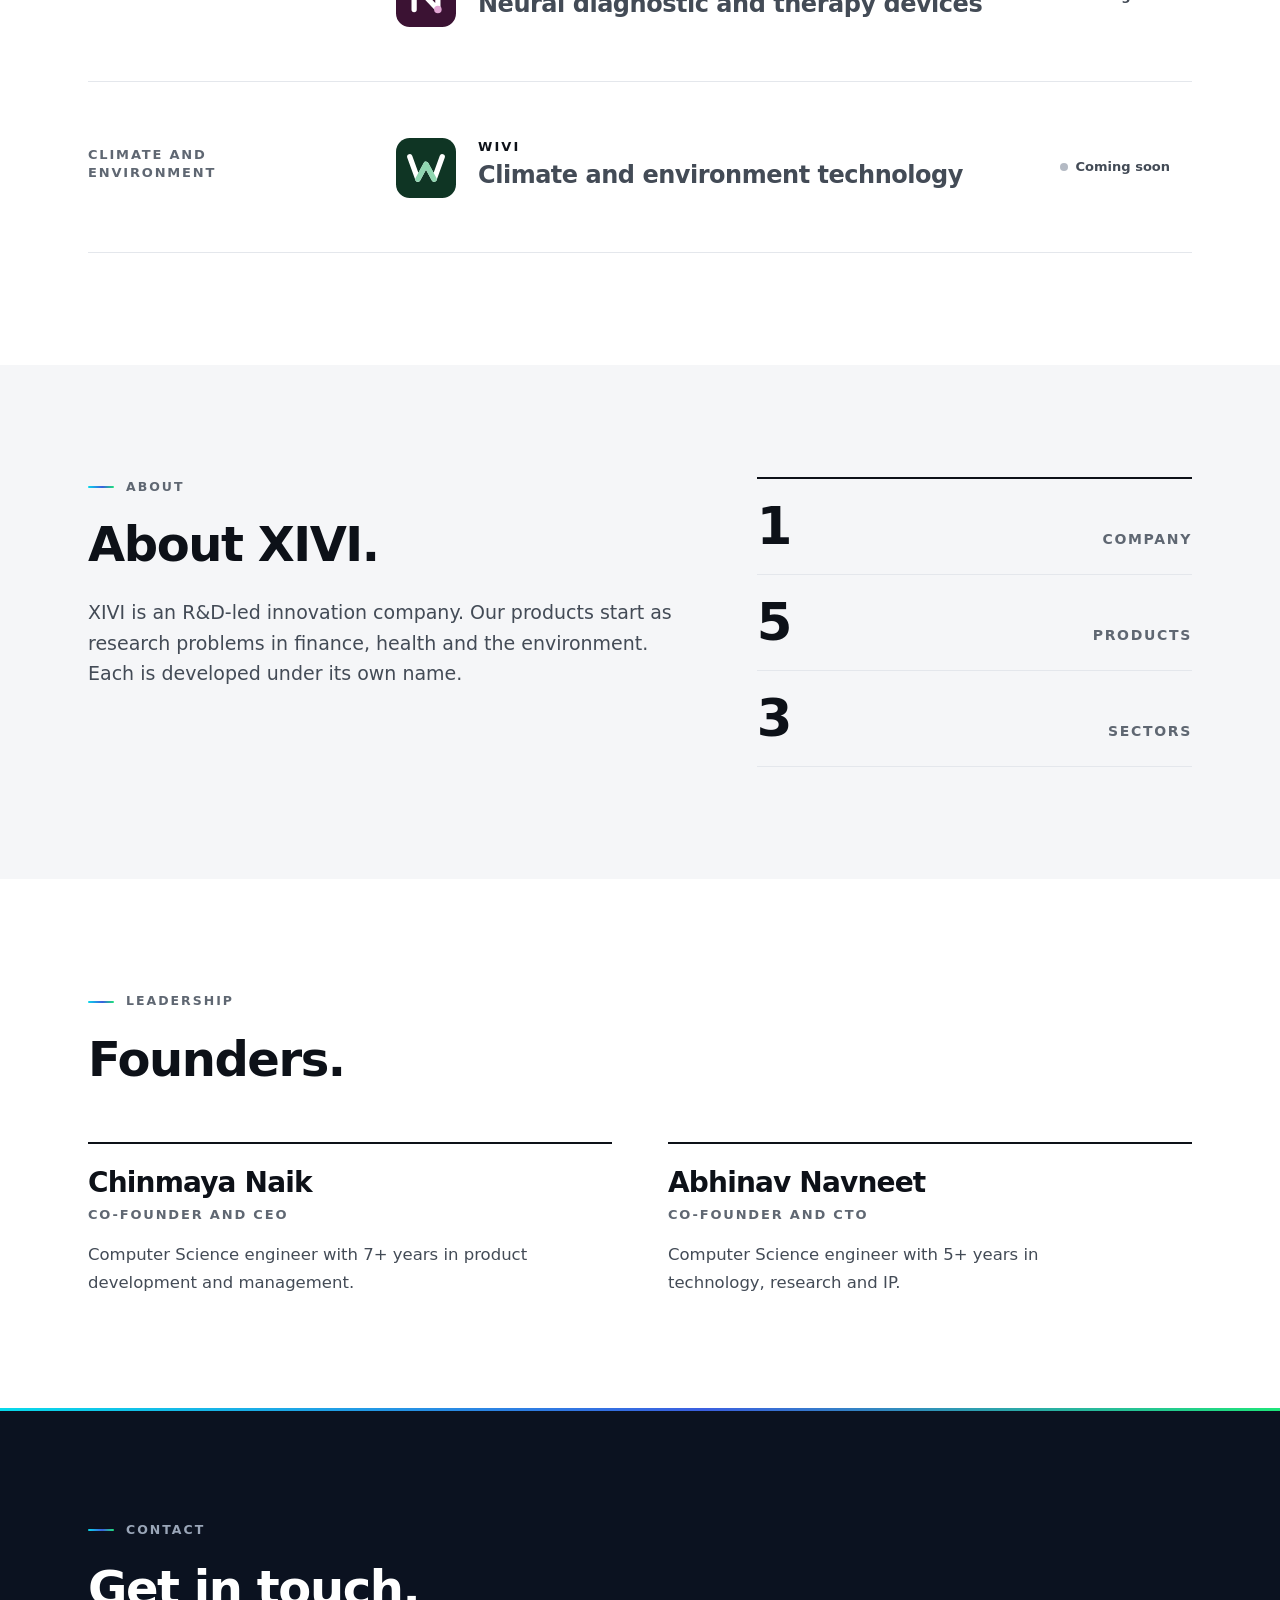
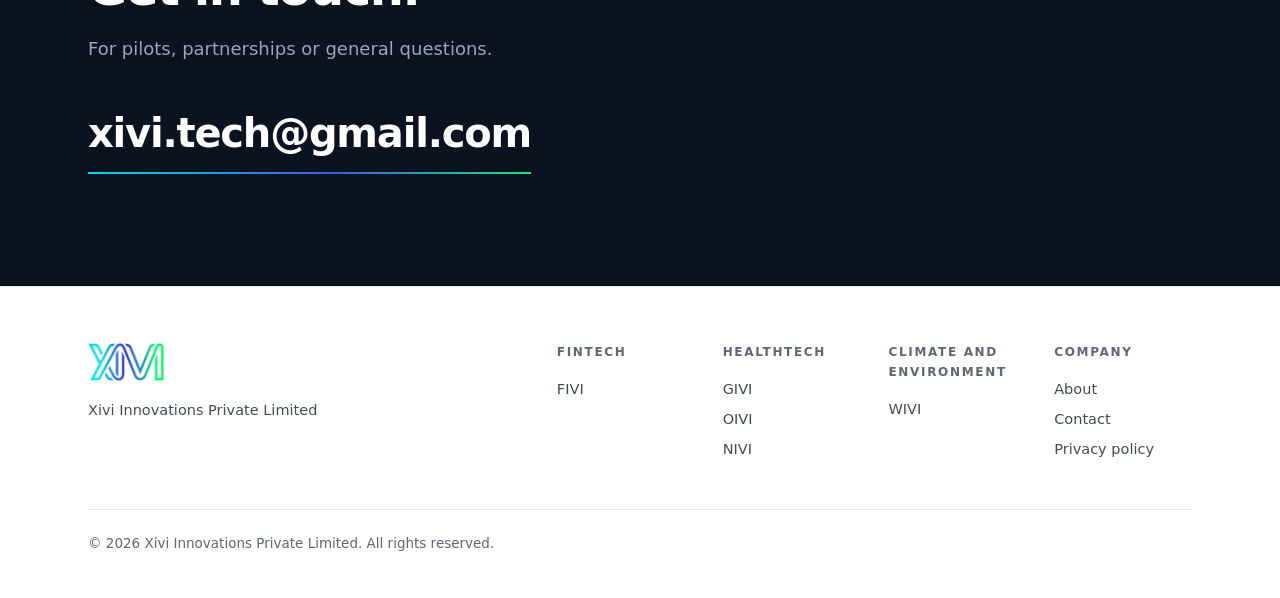
==== commit a9e805ba: "Remove links to product subdomains from the hub Co-Authored-By: Claude Sonnet 5.5 <noreply@anthropic" ====
--- a/index.html
+++ b/index.html
@@ -45,31 +45,26 @@
     {
      "@type": "Brand",
      "name": "FIVI",
-     "url": "https://fivi.xivi.work/",
      "description": "Verification layer for AI credit decisions"
     },
     {
      "@type": "Brand",
      "name": "GIVI",
-     "url": "https://givi.xivi.work/",
      "description": "Synthetic data for bioelectric sensing"
     },
     {
      "@type": "Brand",
      "name": "OIVI",
-     "url": "https://oivi.xivi.work/",
      "description": "Oncology detection and therapy devices"
     },
     {
      "@type": "Brand",
      "name": "NIVI",
-     "url": "https://nivi.xivi.work/",
      "description": "Neural diagnostic and therapy devices"
     },
     {
      "@type": "Brand",
      "name": "WIVI",
-     "url": "https://wivi.xivi.work/",
      "description": "Climate and environment technology"
     }
    ],
@@ -102,7 +97,7 @@
 <link rel="preconnect" href="https://fonts.googleapis.com">
 <link rel="preconnect" href="https://fonts.gstatic.com" crossorigin>
 <link href="https://fonts.googleapis.com/css2?family=Inter:wght@400;500;600;700&display=swap" rel="stylesheet">
-<link rel="stylesheet" href="assets/hub.css?v=7">
+<link rel="stylesheet" href="assets/hub.css?v=8">
 <script src="assets/frame.js" defer></script>
 </head>
 <body>
@@ -137,11 +132,11 @@
     <div class="family" aria-label="XIVI and its five products">
       <img class="big" src="assets/xivi-logo.webp" alt="XIVI" width="900" height="446" fetchpriority="high" decoding="async">
       <div class="rail">
-        <a href="https://fivi.xivi.work"><img src="assets/fivi-mark.svg" alt="">FIVI</a>
-        <a href="https://givi.xivi.work"><img src="assets/givi-mark.svg" alt="">GIVI</a>
-        <a href="https://oivi.xivi.work"><img src="assets/oivi-mark.svg" alt="">OIVI</a>
-        <a href="https://nivi.xivi.work"><img src="assets/nivi-mark.svg" alt="">NIVI</a>
-        <a href="https://wivi.xivi.work"><img src="assets/wivi-mark.svg" alt="">WIVI</a>
+        <span><img src="assets/fivi-mark.svg" alt="">FIVI</span>
+        <span><img src="assets/givi-mark.svg" alt="">GIVI</span>
+        <span><img src="assets/oivi-mark.svg" alt="">OIVI</span>
+        <span><img src="assets/nivi-mark.svg" alt="">NIVI</span>
+        <span><img src="assets/wivi-mark.svg" alt="">WIVI</span>
       </div>
     </div>
   </div>
@@ -157,43 +152,43 @@
       <div class="sector">
         <h3>Fintech</h3>
         <div class="prods">
-          <a class="prod fivi" href="https://fivi.xivi.work">
+          <div class="prod fivi">
             <img src="assets/fivi-mark.svg" alt="">
             <span><span class="n">FIVI</span><span class="t">Verification layer for AI credit decisions</span><span class="d">Checks each live credit, AML or risk score against your error limits and returns Cleared, Abstain or Flagged.</span></span>
-            <span class="go"><span class="status">Open for pilots</span><span class="arrow" aria-hidden="true">→</span></span>
-          </a>
+            <span class="go"><span class="status">Open for pilots</span></span>
+          </div>
         </div>
       </div>
 
       <div class="sector">
         <h3>Healthtech</h3>
         <div class="prods">
-          <a class="prod givi" href="https://givi.xivi.work">
+          <div class="prod givi">
             <img src="assets/givi-mark.svg" alt="">
             <span><span class="n">GIVI</span><span class="t">Synthetic data for bioelectric sensing</span><span class="d">Physics-grounded simulation that generates the data non-invasive medical AI needs.</span></span>
-            <span class="go"><span class="status">Core engine validated</span><span class="arrow" aria-hidden="true">→</span></span>
-          </a>
-          <a class="prod soon oivi" href="https://oivi.xivi.work">
+            <span class="go"><span class="status">Core engine validated</span></span>
+          </div>
+          <div class="prod soon oivi">
             <img src="assets/oivi-mark.svg" alt="">
             <span><span class="n">OIVI</span><span class="t">Oncology detection and therapy devices</span></span>
-            <span class="go"><span class="status soon">Coming soon</span><span class="arrow" aria-hidden="true">→</span></span>
-          </a>
-          <a class="prod soon nivi" href="https://nivi.xivi.work">
+            <span class="go"><span class="status soon">Coming soon</span></span>
+          </div>
+          <div class="prod soon nivi">
             <img src="assets/nivi-mark.svg" alt="">
             <span><span class="n">NIVI</span><span class="t">Neural diagnostic and therapy devices</span></span>
-            <span class="go"><span class="status soon">Coming soon</span><span class="arrow" aria-hidden="true">→</span></span>
-          </a>
+            <span class="go"><span class="status soon">Coming soon</span></span>
+          </div>
         </div>
       </div>
 
       <div class="sector">
         <h3>Climate and environment</h3>
         <div class="prods">
-          <a class="prod soon wivi" href="https://wivi.xivi.work">
+          <div class="prod soon wivi">
             <img src="assets/wivi-mark.svg" alt="">
             <span><span class="n">WIVI</span><span class="t">Climate and environment technology</span></span>
-            <span class="go"><span class="status soon">Coming soon</span><span class="arrow" aria-hidden="true">→</span></span>
-          </a>
+            <span class="go"><span class="status soon">Coming soon</span></span>
+          </div>
         </div>
       </div>
 
@@ -206,7 +201,7 @@
     <div>
       <p class="eyebrow">About</p>
       <h2>About XIVI.</h2>
-      <p class="body">XIVI is an R&amp;D-led innovation company. Our products start as research problems in finance, health and the environment. Each is developed under its own name and has its own site.</p>
+      <p class="body">XIVI is an R&amp;D-led innovation company. Our products start as research problems in finance, health and the environment. Each is developed under its own name.</p>
     </div>
     <div class="facts">
       <div><b>1</b><span>Company</span></div>
@@ -252,9 +247,9 @@
         <p>Xivi Innovations Private Limited</p>
       </div>
       <div class="fcols">
-        <div><h4>Fintech</h4><a href="https://fivi.xivi.work">FIVI</a></div>
-        <div><h4>Healthtech</h4><a href="https://givi.xivi.work">GIVI</a><a href="https://oivi.xivi.work">OIVI</a><a href="https://nivi.xivi.work">NIVI</a></div>
-        <div><h4>Climate and environment</h4><a href="https://wivi.xivi.work">WIVI</a></div>
+        <div><h4>Fintech</h4><span>FIVI</span></div>
+        <div><h4>Healthtech</h4><span>GIVI</span><span>OIVI</span><span>NIVI</span></div>
+        <div><h4>Climate and environment</h4><span>WIVI</span></div>
         <div><h4>Company</h4><a href="#about">About</a><a href="#contact">Contact</a><a href="privacy.html">Privacy policy</a></div>
       </div>
     </div>
--- a/assets/hub.css
+++ b/assets/hub.css
@@ -47,11 +47,9 @@
 .family .big{width:100%;height:auto;max-width:470px;mix-blend-mode:multiply;justify-self:start}
 .rail{position:relative;display:grid;grid-template-columns:repeat(5,1fr);gap:10px;padding-top:34px;max-width:470px}
 .rail::before{content:"";position:absolute;left:26px;right:26px;top:0;height:2px;background:var(--grad);border-radius:2px}
-.rail a{position:relative;display:flex;flex-direction:column;align-items:center;gap:10px;text-decoration:none;font-size:12.5px;font-weight:700;letter-spacing:.12em;color:var(--ink2)}
-.rail a::before{content:"";position:absolute;top:-34px;left:50%;width:2px;height:34px;background:var(--line)}
+.rail span{position:relative;display:flex;flex-direction:column;align-items:center;gap:10px;text-decoration:none;font-size:12.5px;font-weight:700;letter-spacing:.12em;color:var(--ink2)}
+.rail span::before{content:"";position:absolute;top:-34px;left:50%;width:2px;height:34px;background:var(--line)}
 .rail img{width:52px;height:52px;transition:transform .18s}
-.rail a:hover img{transform:translateY(-3px)}
-.rail a:hover{color:var(--ink)}
 @media(max-width:900px){.hero{padding:56px 0 64px}.hero .wrap{grid-template-columns:1fr;gap:56px}}
 
 /* sections */
@@ -66,8 +64,6 @@
 .prods{display:grid;gap:4px}
 .prod{display:grid;grid-template-columns:60px 1fr auto;gap:22px;align-items:start;padding:20px 22px;border-radius:16px;text-decoration:none;position:relative;transition:background .15s}
 .prod::before{content:"";position:absolute;left:0;top:18px;bottom:18px;width:3px;border-radius:3px;background:var(--acc);opacity:0;transition:opacity .15s}
-.prod:hover{background:var(--tint)}
-.prod:hover::before{opacity:1}
 .prod img{width:60px;height:60px;margin-top:2px}
 .prod .n{display:block;font-size:13px;font-weight:700;letter-spacing:.16em;color:var(--ink)}
 .prod .t{display:block;font-size:clamp(19px,2.2vw,24px);font-weight:600;letter-spacing:-.02em;line-height:1.25;margin-top:3px}
@@ -77,7 +73,6 @@
 .status::before{content:"";width:8px;height:8px;border-radius:50%;background:var(--ok)}
 .status.soon::before{background:#b4bac4}
 .arrow{font-size:20px;color:var(--ink);transition:transform .15s}
-.prod:hover .arrow{transform:translateX(4px)}
 .prod.soon .t{color:var(--ink2)}
 @media(max-width:900px){
   .sector{grid-template-columns:1fr;gap:6px;padding:28px 0}
@@ -122,7 +117,7 @@
 .fbrand p{margin-top:18px;font-size:14.5px;color:var(--ink2);max-width:320px}
 .fcols{display:grid;grid-template-columns:repeat(4,1fr);gap:28px}
 .fcols h4{margin:0 0 12px;font-size:12px;font-weight:600;letter-spacing:.14em;text-transform:uppercase;color:var(--mute)}
-.fcols a{display:block;font-size:14.5px;color:var(--ink2);text-decoration:none;padding:3px 0}
+.fcols a,.fcols span{display:block;font-size:14.5px;color:var(--ink2);text-decoration:none;padding:3px 0}
 .fcols a:hover{color:var(--ink);text-decoration:underline}
 .fbottom{margin-top:44px;padding-top:22px;border-top:1px solid var(--line);font-size:13.5px;color:var(--mute)}
 @media(max-width:860px){.fgrid{grid-template-columns:1fr;gap:36px}.fcols{grid-template-columns:repeat(2,1fr)}}
